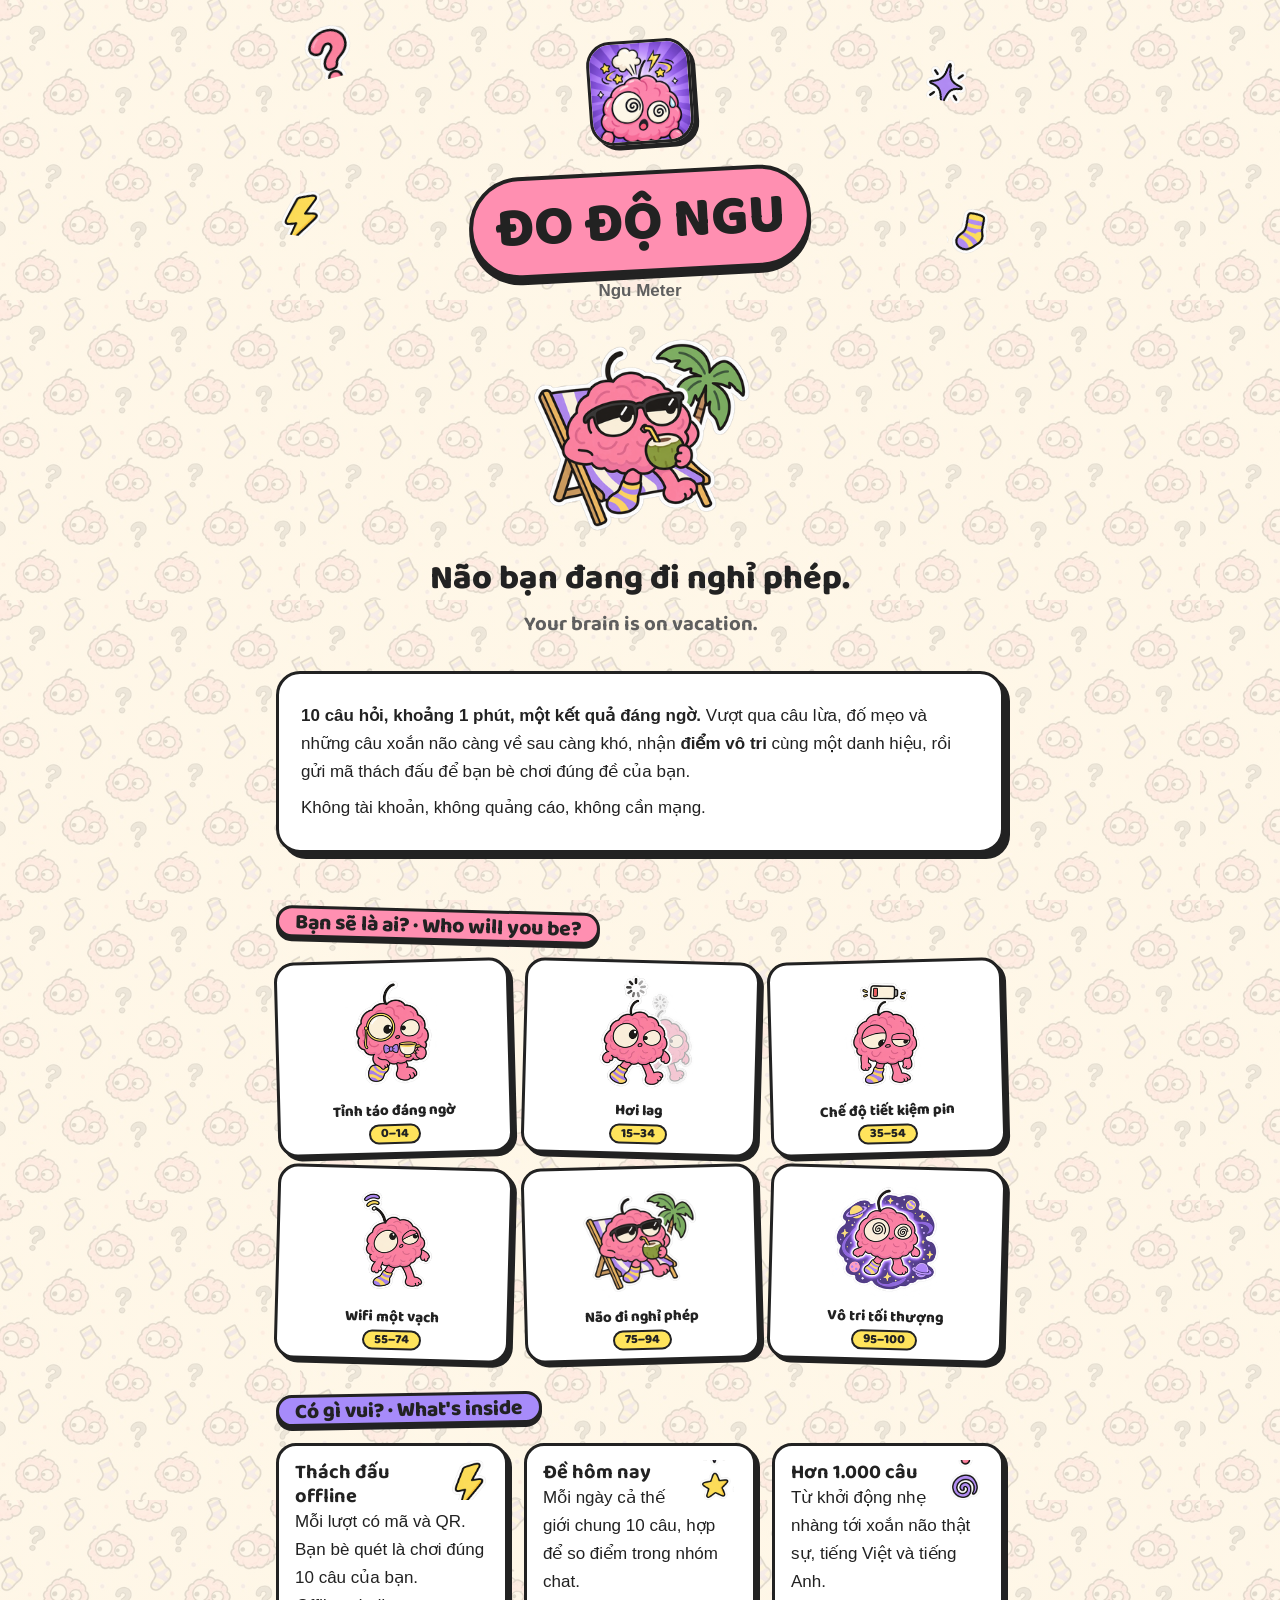
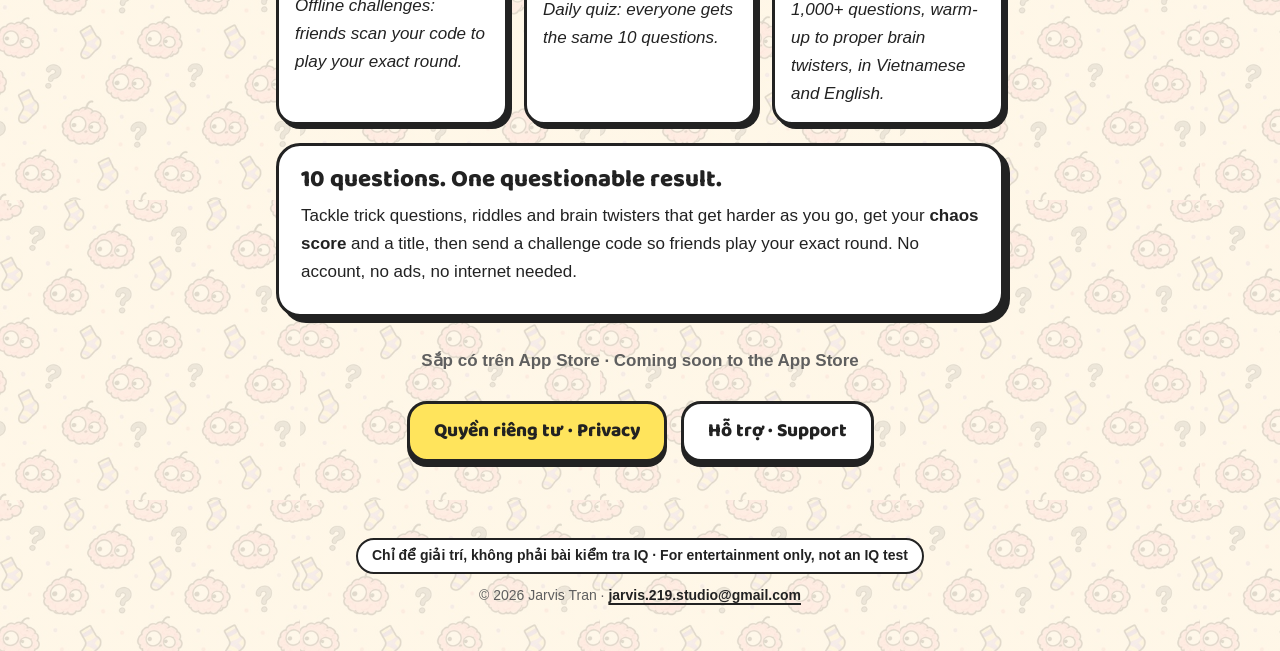
==== index.html @ 17d50f2c "Say 1,000+ questions" ====
<!doctype html>
<html lang="vi">
<head>
<meta charset="utf-8">
<meta name="viewport" content="width=device-width, initial-scale=1">
<title>Đo Độ Ngu · Ngu Meter</title>
<meta name="description" content="Trò chơi trắc nghiệm vô tri cho iPhone: 10 câu, một kết quả đáng ngờ. A silly quiz game for iPhone: 10 questions, one questionable result.">
<meta property="og:title" content="Đo Độ Ngu · Ngu Meter">
<meta property="og:description" content="10 câu hỏi. Một kết quả đáng ngờ. · 10 questions. One questionable result.">
<meta property="og:image" content="https://jarvis219.github.io/ngu-meter-site/assets/icon.png">
<link rel="icon" href="assets/icon.png">
<link rel="preconnect" href="https://fonts.googleapis.com">
<link rel="preconnect" href="https://fonts.gstatic.com" crossorigin>
<link href="https://fonts.googleapis.com/css2?family=Baloo+2:wght@700;800&display=swap" rel="stylesheet">
<link rel="stylesheet" href="assets/style.css">
</head>
<body>
<header class="hero">
  <img class="doodle d1" src="assets/sticker-question.png" alt="">
  <img class="doodle d2" src="assets/sticker-sparkle.png" alt="">
  <img class="doodle d3" src="assets/sticker-bolt.png" alt="">
  <img class="doodle d4" src="assets/sticker-sock.png" alt="">
  <img class="icon" src="assets/icon.png" alt="">
  <div><span class="wordmark">ĐO ĐỘ NGU</span></div>
  <p class="sub">Ngu Meter</p>
  <img class="mascot" src="assets/tier-4.png" alt="">
  <p class="tagline">Não bạn đang đi nghỉ phép.<small>Your brain is on vacation.</small></p>
</header>

<main class="wrap">
  <section lang="vi">
    <div class="card">
      <p><strong>10 câu hỏi, khoảng 1 phút, một kết quả đáng ngờ.</strong> Vượt qua câu lừa, đố mẹo và những câu xoắn não càng về sau càng khó, nhận <strong>điểm vô tri</strong> cùng một danh hiệu, rồi gửi mã thách đấu để bạn bè chơi đúng đề của bạn.</p>
      <p>Không tài khoản, không quảng cáo, không cần mạng.</p>
    </div>
  </section>

  <h2 class="label pink">Bạn sẽ là ai? · Who will you be?</h2>
  <div class="tiers">
    <figure><img src="assets/tier-0.png" alt=""><figcaption>Tỉnh táo đáng ngờ<br><span class="score">0–14</span></figcaption></figure>
    <figure><img src="assets/tier-1.png" alt=""><figcaption>Hơi lag<br><span class="score">15–34</span></figcaption></figure>
    <figure><img src="assets/tier-2.png" alt=""><figcaption>Chế độ tiết kiệm pin<br><span class="score">35–54</span></figcaption></figure>
    <figure><img src="assets/tier-3.png" alt=""><figcaption>Wifi một vạch<br><span class="score">55–74</span></figcaption></figure>
    <figure><img src="assets/tier-4.png" alt=""><figcaption>Não đi nghỉ phép<br><span class="score">75–94</span></figcaption></figure>
    <figure><img src="assets/tier-5.png" alt=""><figcaption>Vô tri tối thượng<br><span class="score">95–100</span></figcaption></figure>
  </div>

  <h2 class="label purple">Có gì vui? · What's inside</h2>
  <div class="features">
    <div><img src="assets/sticker-bolt.png" alt=""><b>Thách đấu offline</b>Mỗi lượt có mã và QR. Bạn bè quét là chơi đúng 10 câu của bạn.<br><em>Offline challenges: friends scan your code to play your exact round.</em></div>
    <div><img src="assets/sticker-star.png" alt=""><b>Đề hôm nay</b>Mỗi ngày cả thế giới chung 10 câu, hợp để so điểm trong nhóm chat.<br><em>Daily quiz: everyone gets the same 10 questions.</em></div>
    <div><img src="assets/sticker-swirl.png" alt=""><b>Hơn 1.000 câu</b>Từ khởi động nhẹ nhàng tới xoắn não thật sự, tiếng Việt và tiếng Anh.<br><em>1,000+ questions, warm-up to proper brain twisters, in Vietnamese and English.</em></div>
  </div>

  <section lang="en">
    <div class="card">
      <h2>10 questions. One questionable result.</h2>
      <p>Tackle trick questions, riddles and brain twisters that get harder as you go, get your <strong>chaos score</strong> and a title, then send a challenge code so friends play your exact round. No account, no ads, no internet needed.</p>
    </div>
  </section>

  <p class="soon">Sắp có trên App Store · Coming soon to the App Store</p>

  <div class="buttons">
    <a class="button" href="privacy/">Quyền riêng tư · Privacy</a>
    <a class="button secondary" href="support/">Hỗ trợ · Support</a>
  </div>
</main>

<footer><span class="disclaimer">Chỉ để giải trí, không phải bài kiểm tra IQ · For entertainment only, not an IQ test</span><br>© 2026 Jarvis Tran · <a href="mailto:jarvis.219.studio@gmail.com">jarvis.219.studio@gmail.com</a></footer>
</body>
</html>
---- assets/style.css ----
/* Đo Độ Ngu · Ngu Meter — same sticker look as the app: cream, ink outlines, hard shadows. */
:root {
  --cream: #FFF7E8;
  --ink: #222222;
  --lemon: #FFE45C;
  --pink: #FF8FB1;
  --pink-soft: #FFD3E1;
  --purple: #A78BFA;
  --purple-soft: #E4DAFF;
  --muted: #5F5F5F;
  --surface: #FFFFFF;
  --display: "Baloo 2", ui-rounded, "SF Pro Rounded", system-ui, sans-serif;
  --body: ui-rounded, "SF Pro Rounded", -apple-system, BlinkMacSystemFont, "Segoe UI", Roboto, sans-serif;
}

* { box-sizing: border-box; }
html { scroll-behavior: smooth; }

body {
  margin: 0;
  color: var(--ink);
  font: 17px/1.65 var(--body);
  /* The app's brain-and-sock pattern, washed out so text stays readable. */
  background:
    linear-gradient(rgba(255, 247, 232, .86), rgba(255, 247, 232, .86)),
    url("pattern.jpg") repeat;
  background-size: auto, 300px 300px;
  overflow-x: hidden;
}

img { max-width: 100%; }

a { color: var(--ink); font-weight: 700; text-decoration-thickness: 2px; text-underline-offset: 3px; }
a:hover { background: var(--lemon); }

h1, h2, h3, .display { font-family: var(--display); line-height: 1.15; }

/* ---------- Hero ---------- */
.hero {
  position: relative;
  text-align: center;
  padding: 40px 16px 8px;
  max-width: 760px;
  margin: 0 auto;
}
.hero .icon {
  width: 104px; height: 104px;
  border-radius: 24px;
  border: 3px solid var(--ink);
  box-shadow: 5px 5px 0 var(--ink);
  transform: rotate(-4deg);
}
.hero h1 {
  margin: 18px 0 2px;
  font-size: clamp(30px, 7vw, 46px);
  font-weight: 800;
}
.hero .sub { margin: 0; color: var(--muted); font-weight: 700; }
.hero .date { margin-top: 4px; font-size: 14px; color: var(--muted); }
.hero .mascot { width: min(230px, 58vw); margin: 10px auto 0; display: block; }

.wordmark {
  display: inline-block;
  margin: 18px 0 4px;
  padding: 2px 22px 0;
  font-family: var(--display);
  font-size: clamp(34px, 9vw, 56px);
  font-weight: 800;
  background: var(--pink);
  border: 4px solid var(--ink);
  border-radius: 999px;
  box-shadow: 0 6px 0 var(--ink);
  transform: rotate(-3deg);
}

/* Floating doodle stickers around the hero (decorative). */
.doodle { position: absolute; width: 46px; pointer-events: none; }
.doodle.d1 { top: 26px; left: 6%; transform: rotate(-14deg); }
.doodle.d2 { top: 60px; right: 7%; transform: rotate(12deg); width: 40px; }
.doodle.d3 { top: 190px; left: 3%; transform: rotate(8deg); width: 38px; }
.doodle.d4 { top: 210px; right: 4%; transform: rotate(-10deg); width: 44px; }
@media (prefers-reduced-motion: no-preference) {
  .doodle { animation: bob 3.2s ease-in-out infinite alternate; }
  .doodle.d2, .doodle.d4 { animation-delay: -1.6s; }
  @keyframes bob { to { translate: 0 -8px; } }
}

/* Language switch as two sticker pills. */
.lang { display: flex; gap: 10px; justify-content: center; margin: 18px 0 0; }
.lang a {
  padding: 4px 16px;
  background: var(--surface);
  border: 3px solid var(--ink);
  border-radius: 999px;
  box-shadow: 0 3px 0 var(--ink);
  text-decoration: none;
  font-size: 15px;
}
.lang a:hover { background: var(--lemon); }

/* ---------- Layout ---------- */
.wrap { max-width: 760px; margin: 0 auto; padding: 8px 16px 40px; }

.card {
  position: relative;
  background: var(--surface);
  border: 3px solid var(--ink);
  border-radius: 24px;
  box-shadow: 6px 6px 0 var(--ink);
  padding: 20px 22px;
  margin: 14px 0 30px;
}
.card h2 { margin: 0 0 6px; font-size: 24px; font-weight: 800; }
.card h3 { margin: 20px 0 2px; font-size: 19px; font-weight: 800; }
.card h3:first-child { margin-top: 0; }
.card ul { padding-left: 22px; margin: 8px 0; }
.card li { margin: 4px 0; }
.card li::marker { color: var(--pink); }
.card p { margin: 8px 0; }

/* Section titles = tilted sticker labels, cycling the app's accent colours. */
.label {
  display: inline-block;
  margin: 26px 0 0;
  padding: 2px 16px 0;
  font-family: var(--display);
  font-size: 21px;
  font-weight: 800;
  background: var(--lemon);
  border: 3px solid var(--ink);
  border-radius: 999px;
  box-shadow: 0 4px 0 var(--ink);
  transform: rotate(-2deg);
}
.label.pink { background: var(--pink); transform: rotate(1.5deg); }
.label.purple { background: var(--purple); transform: rotate(-1deg); }

/* Three summary tiles. */
.summary {
  display: grid;
  grid-template-columns: repeat(auto-fit, minmax(190px, 1fr));
  gap: 16px;
  margin: 26px 0 8px;
}
.summary div {
  background: var(--lemon);
  border: 3px solid var(--ink);
  border-radius: 20px;
  box-shadow: 4px 4px 0 var(--ink);
  padding: 14px 16px;
  font-size: 15px;
  transform: rotate(-1deg);
}
.summary div:nth-child(2) { background: var(--pink-soft); transform: rotate(1deg); }
.summary div:nth-child(3) { background: var(--purple-soft); transform: rotate(-.5deg); }
.summary b { display: block; font-family: var(--display); font-size: 20px; line-height: 1.2; margin-bottom: 4px; }

.divider {
  display: flex; align-items: center; gap: 14px;
  margin: 46px 0 10px;
}
.divider::before, .divider::after {
  content: ""; flex: 1;
  border-top: 3px dashed var(--ink);
  opacity: .3;
}
.divider img { width: 64px; }

/* ---------- Landing ---------- */
.tagline { font-family: var(--display); font-size: clamp(24px, 6vw, 34px); font-weight: 800; margin: 6px 0 0; }
.tagline small { display: block; font-size: .6em; color: var(--muted); font-weight: 700; }

.tiers {
  display: grid;
  grid-template-columns: repeat(3, 1fr);
  gap: 12px;
  margin: 18px 0 6px;
}
.tiers figure {
  margin: 0;
  background: var(--surface);
  border: 3px solid var(--ink);
  border-radius: 20px;
  box-shadow: 4px 4px 0 var(--ink);
  padding: 10px 8px 8px;
  text-align: center;
}
.tiers figure:nth-child(odd) { transform: rotate(-1.5deg); }
.tiers figure:nth-child(even) { transform: rotate(1.5deg); }
.tiers img { width: 100%; max-width: 120px; aspect-ratio: 1; object-fit: contain; }
.tiers figcaption { font-family: var(--display); font-weight: 800; font-size: 15px; line-height: 1.2; }
.tiers .score { display: inline-block; margin-top: 4px; padding: 0 10px; background: var(--lemon); border: 2px solid var(--ink); border-radius: 999px; font-size: 13px; font-weight: 800; }

.features { display: grid; grid-template-columns: repeat(auto-fit, minmax(200px, 1fr)); gap: 16px; margin: 18px 0; }
.features div {
  background: var(--surface);
  border: 3px solid var(--ink);
  border-radius: 20px;
  box-shadow: 4px 4px 0 var(--ink);
  padding: 14px 16px;
}
.features img { width: 40px; height: 40px; object-fit: contain; float: right; margin-left: 8px; }
.features b { display: block; font-family: var(--display); font-size: 20px; line-height: 1.2; }

.buttons { display: flex; flex-wrap: wrap; gap: 14px; justify-content: center; margin: 26px 0; }
.button {
  display: inline-block;
  padding: 12px 24px;
  background: var(--lemon);
  border: 3px solid var(--ink);
  border-radius: 20px;
  box-shadow: 0 5px 0 var(--ink);
  font-family: var(--display);
  font-size: 19px;
  font-weight: 800;
  text-decoration: none;
  transition: transform .08s, box-shadow .08s;
}
.button.secondary { background: var(--surface); }
.button:hover { transform: translateY(3px); box-shadow: 0 2px 0 var(--ink); background: var(--lemon); }
.button.secondary:hover { background: var(--surface); }

.soon {
  text-align: center;
  font-weight: 700;
  color: var(--muted);
}

/* ---------- Footer ---------- */
footer {
  text-align: center;
  color: var(--muted);
  font-size: 14px;
  padding: 10px 16px 44px;
}
footer .disclaimer {
  display: inline-block;
  margin-bottom: 10px;
  padding: 4px 14px;
  background: var(--surface);
  border: 2px solid var(--ink);
  border-radius: 999px;
  color: var(--ink);
  font-weight: 700;
}

@media (max-width: 520px) {
  body { font-size: 16px; }
  .card { padding: 16px; border-radius: 20px; box-shadow: 4px 4px 0 var(--ink); }
  .doodle { width: 34px; }
  .doodle.d3, .doodle.d4 { display: none; }
  .tiers { grid-template-columns: repeat(2, 1fr); }
}
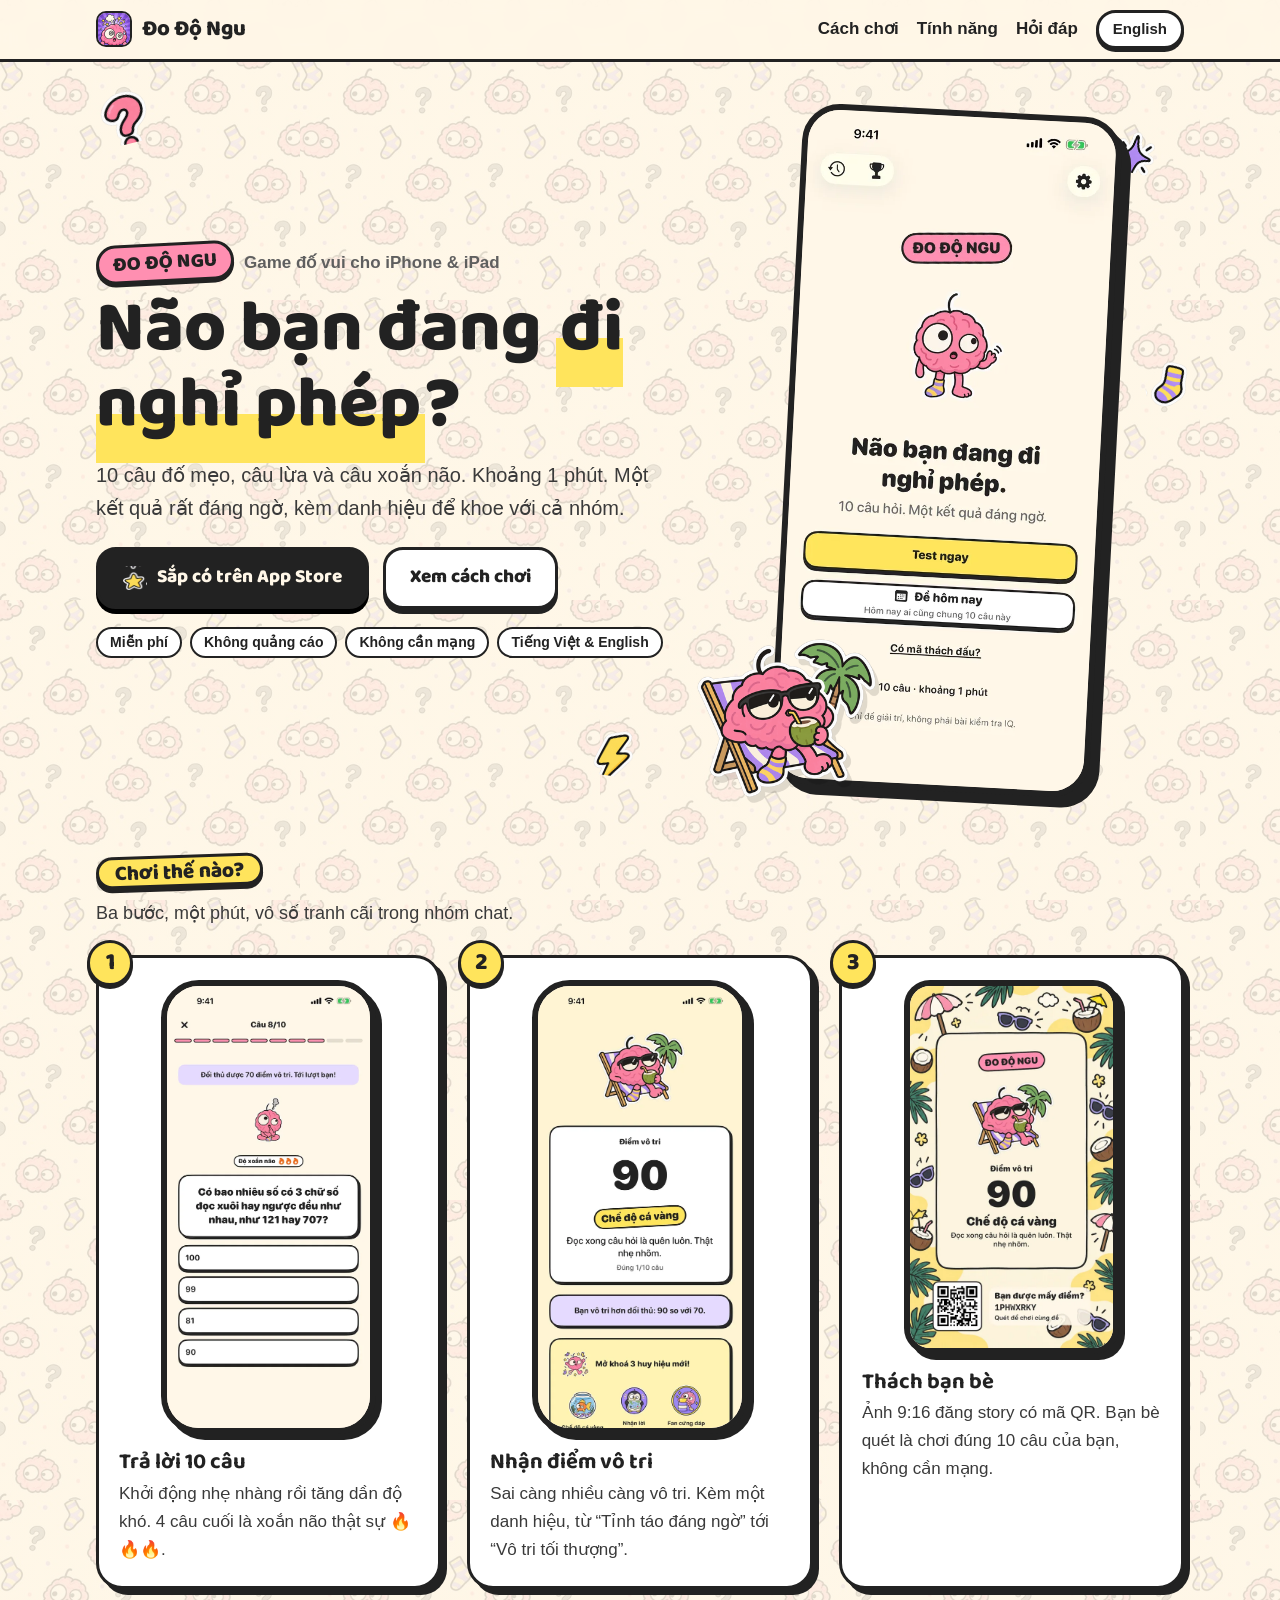
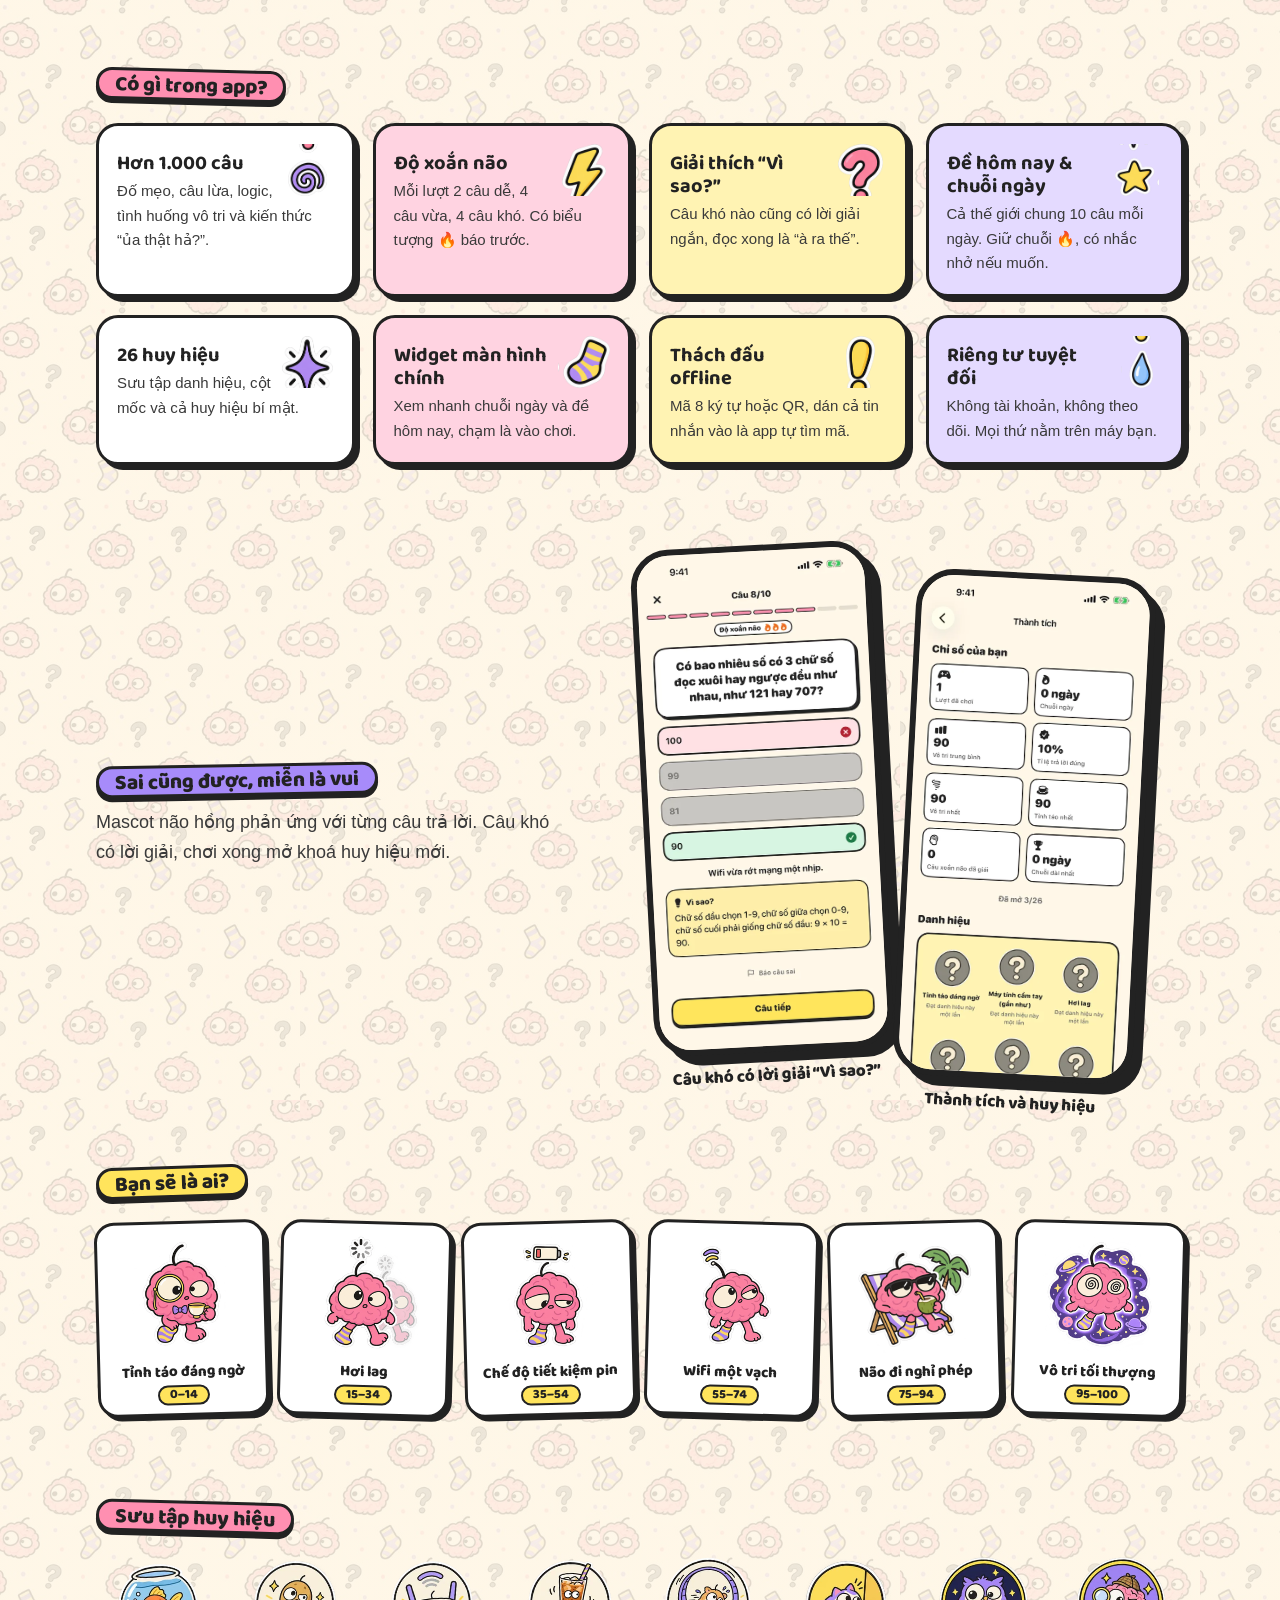
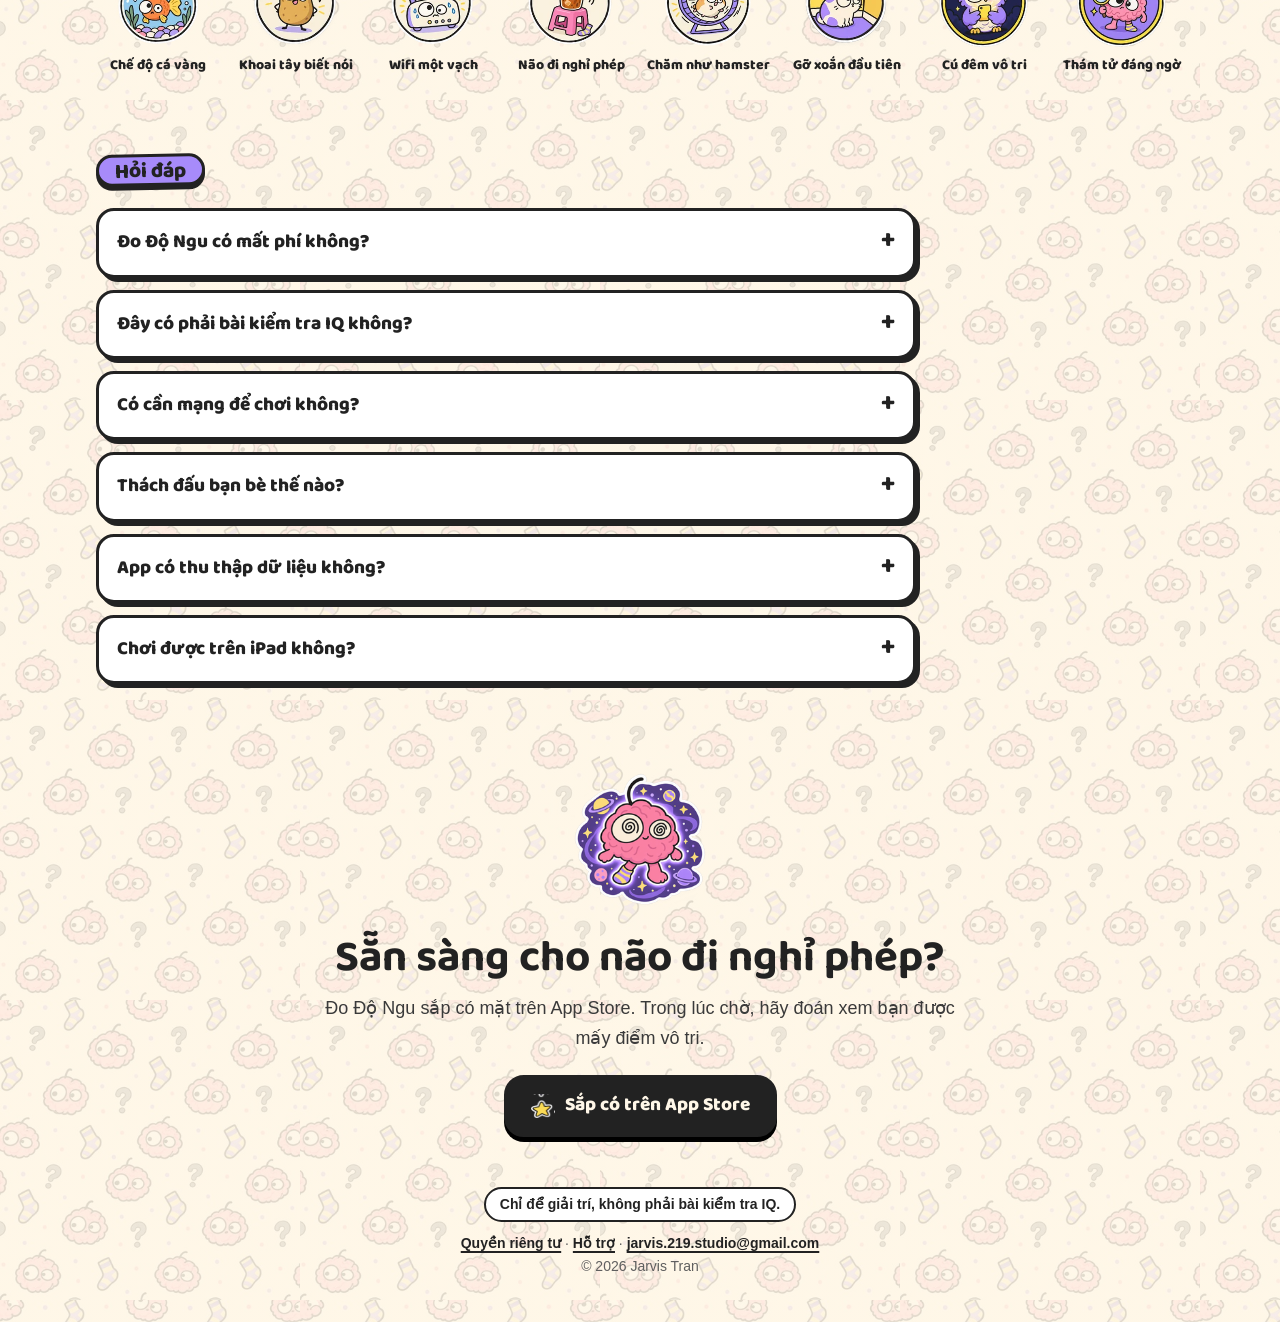
==== commit 6d227ce4: "Redesign landing page for UI/UX and SEO - Separate Vietnamese (/) and English (/en/) pages with href" ====
--- a/index.html
+++ b/index.html
@@ -3,70 +3,215 @@
 <head>
 <meta charset="utf-8">
 <meta name="viewport" content="width=device-width, initial-scale=1">
-<title>Đo Độ Ngu · Ngu Meter</title>
-<meta name="description" content="Trò chơi trắc nghiệm vô tri cho iPhone: 10 câu, một kết quả đáng ngờ. A silly quiz game for iPhone: 10 questions, one questionable result.">
-<meta property="og:title" content="Đo Độ Ngu · Ngu Meter">
-<meta property="og:description" content="10 câu hỏi. Một kết quả đáng ngờ. · 10 questions. One questionable result.">
-<meta property="og:image" content="https://jarvis219.github.io/ngu-meter-site/assets/icon.png">
-<link rel="icon" href="assets/icon.png">
+<title>Đo Độ Ngu – Game đố vui xoắn não, câu đố mẹo vô tri cho iPhone</title>
+<meta name="description" content="10 câu đố vui, câu lừa và câu xoắn não trong 1 phút. Nhận điểm vô tri, mở khoá huy hiệu, thách bạn bè bằng mã QR. Miễn phí, không quảng cáo, không cần mạng.">
+<link rel="canonical" href="https://jarvis219.github.io/ngu-meter-site/">
+<link rel="alternate" hreflang="vi" href="https://jarvis219.github.io/ngu-meter-site/">
+<link rel="alternate" hreflang="en" href="https://jarvis219.github.io/ngu-meter-site/en/">
+<link rel="alternate" hreflang="x-default" href="https://jarvis219.github.io/ngu-meter-site/">
+<meta name="theme-color" content="#FFE45C">
+<meta name="robots" content="index, follow, max-image-preview:large">
+<meta property="og:type" content="website">
+<meta property="og:site_name" content="Đo Độ Ngu">
+<meta property="og:locale" content="vi_VN">
+<meta property="og:locale:alternate" content="en_US">
+<meta property="og:title" content="Đo Độ Ngu – Game đố vui xoắn não, câu đố mẹo vô tri cho iPhone">
+<meta property="og:description" content="10 câu đố vui, câu lừa và câu xoắn não trong 1 phút. Nhận điểm vô tri, mở khoá huy hiệu, thách bạn bè bằng mã QR. Miễn phí, không quảng cáo, không cần mạng.">
+<meta property="og:url" content="https://jarvis219.github.io/ngu-meter-site/">
+<meta property="og:image" content="https://jarvis219.github.io/ngu-meter-site/assets/og-vi.png">
+<meta property="og:image:width" content="1200">
+<meta property="og:image:height" content="630">
+<meta property="og:image:alt" content="Đo Độ Ngu">
+<meta name="twitter:card" content="summary_large_image">
+<meta name="twitter:title" content="Đo Độ Ngu – Game đố vui xoắn não, câu đố mẹo vô tri cho iPhone">
+<meta name="twitter:description" content="10 câu đố vui, câu lừa và câu xoắn não trong 1 phút. Nhận điểm vô tri, mở khoá huy hiệu, thách bạn bè bằng mã QR. Miễn phí, không quảng cáo, không cần mạng.">
+<meta name="twitter:image" content="https://jarvis219.github.io/ngu-meter-site/assets/og-vi.png">
+<link rel="icon" type="image/png" sizes="32x32" href="assets/favicon-32.png">
+<link rel="apple-touch-icon" href="assets/apple-touch-icon.png">
 <link rel="preconnect" href="https://fonts.googleapis.com">
 <link rel="preconnect" href="https://fonts.gstatic.com" crossorigin>
 <link href="https://fonts.googleapis.com/css2?family=Baloo+2:wght@700;800&display=swap" rel="stylesheet">
+<link rel="preload" as="image" href="assets/screens/vi-01-home.webp" type="image/webp">
 <link rel="stylesheet" href="assets/style.css">
+<script type="application/ld+json">{"@context": "https://schema.org", "@type": "MobileApplication", "name": "Đo Độ Ngu", "alternateName": "Ngu Meter", "operatingSystem": "iOS 17 or later", "applicationCategory": "GameApplication", "applicationSubCategory": "Trivia", "inLanguage": ["vi", "en"], "description": "10 câu đố vui, câu lừa và câu xoắn não trong 1 phút. Nhận điểm vô tri, mở khoá huy hiệu, thách bạn bè bằng mã QR. Miễn phí, không quảng cáo, không cần mạng.", "url": "https://jarvis219.github.io/ngu-meter-site/", "image": "https://jarvis219.github.io/ngu-meter-site/assets/og-vi.png", "screenshot": ["https://jarvis219.github.io/ngu-meter-site/assets/screens/vi-01-home.webp", "https://jarvis219.github.io/ngu-meter-site/assets/screens/vi-02-hard-question.webp", "https://jarvis219.github.io/ngu-meter-site/assets/screens/vi-04-result.webp"], "offers": {"@type": "Offer", "price": "0", "priceCurrency": "USD"}, "author": {"@type": "Person", "name": "Jarvis Tran"}, "isAccessibleForFree": true}</script>
+<script type="application/ld+json">{"@context": "https://schema.org", "@type": "FAQPage", "mainEntity": [{"@type": "Question", "name": "Đo Độ Ngu có mất phí không?", "acceptedAnswer": {"@type": "Answer", "text": "Miễn phí hoàn toàn. Không quảng cáo, không mua trong app."}}, {"@type": "Question", "name": "Đây có phải bài kiểm tra IQ không?", "acceptedAnswer": {"@type": "Answer", "text": "Không. Điểm vô tri chỉ để giải trí, không đo trí thông minh hay giá trị của ai cả. Trò đùa nhắm vào tình huống, không nhắm vào bạn."}}, {"@type": "Question", "name": "Có cần mạng để chơi không?", "acceptedAnswer": {"@type": "Answer", "text": "Không. Cả câu hỏi, đề hôm nay và thách đấu đều chạy offline. Mã thách đấu tự chứa đủ thông tin để dựng lại đúng đề."}}, {"@type": "Question", "name": "Thách đấu bạn bè thế nào?", "acceptedAnswer": {"@type": "Answer", "text": "Chơi xong, gửi ảnh kết quả hoặc mã 8 ký tự. Bạn bè quét QR hoặc bấm “Có mã thách đấu?” rồi dán vào là chơi đúng 10 câu của bạn."}}, {"@type": "Question", "name": "App có thu thập dữ liệu không?", "acceptedAnswer": {"@type": "Answer", "text": "Không. Không tài khoản, không theo dõi, không máy chủ. Lịch sử và thành tích chỉ nằm trên máy bạn."}}, {"@type": "Question", "name": "Chơi được trên iPad không?", "acceptedAnswer": {"@type": "Answer", "text": "Được. App hỗ trợ cả iPhone và iPad, xoay ngang dọc thoải mái trên iPad."}}]}</script>
 </head>
-<body>
-<header class="hero">
-  <img class="doodle d1" src="assets/sticker-question.png" alt="">
-  <img class="doodle d2" src="assets/sticker-sparkle.png" alt="">
-  <img class="doodle d3" src="assets/sticker-bolt.png" alt="">
-  <img class="doodle d4" src="assets/sticker-sock.png" alt="">
-  <img class="icon" src="assets/icon.png" alt="">
-  <div><span class="wordmark">ĐO ĐỘ NGU</span></div>
-  <p class="sub">Ngu Meter</p>
-  <img class="mascot" src="assets/tier-4.png" alt="">
-  <p class="tagline">Não bạn đang đi nghỉ phép.<small>Your brain is on vacation.</small></p>
+<body class="landing">
+<a class="skip" href="#main">Bỏ qua tới nội dung</a>
+<header class="topbar">
+  <div class="topbar-inner">
+    <a class="brand" href="https://jarvis219.github.io/ngu-meter-site/"><img src="assets/icon.png" width="36" height="36" alt=""><span>Đo Độ Ngu</span></a>
+    <nav aria-label="Đo Độ Ngu"><a href="#cach-choi">Cách chơi</a><a href="#tinh-nang">Tính năng</a><a href="#hoi-dap">Hỏi đáp</a></nav>
+    <a class="lang-switch" href="en/" hreflang="en" lang="en">English</a>
+  </div>
 </header>
 
-<main class="wrap">
-  <section lang="vi">
-    <div class="card">
-      <p><strong>10 câu hỏi, khoảng 1 phút, một kết quả đáng ngờ.</strong> Vượt qua câu lừa, đố mẹo và những câu xoắn não càng về sau càng khó, nhận <strong>điểm vô tri</strong> cùng một danh hiệu, rồi gửi mã thách đấu để bạn bè chơi đúng đề của bạn.</p>
-      <p>Không tài khoản, không quảng cáo, không cần mạng.</p>
-    </div>
-  </section>
-
-  <h2 class="label pink">Bạn sẽ là ai? · Who will you be?</h2>
-  <div class="tiers">
-    <figure><img src="assets/tier-0.png" alt=""><figcaption>Tỉnh táo đáng ngờ<br><span class="score">0–14</span></figcaption></figure>
-    <figure><img src="assets/tier-1.png" alt=""><figcaption>Hơi lag<br><span class="score">15–34</span></figcaption></figure>
-    <figure><img src="assets/tier-2.png" alt=""><figcaption>Chế độ tiết kiệm pin<br><span class="score">35–54</span></figcaption></figure>
-    <figure><img src="assets/tier-3.png" alt=""><figcaption>Wifi một vạch<br><span class="score">55–74</span></figcaption></figure>
-    <figure><img src="assets/tier-4.png" alt=""><figcaption>Não đi nghỉ phép<br><span class="score">75–94</span></figcaption></figure>
-    <figure><img src="assets/tier-5.png" alt=""><figcaption>Vô tri tối thượng<br><span class="score">95–100</span></figcaption></figure>
-  </div>
-
-  <h2 class="label purple">Có gì vui? · What's inside</h2>
-  <div class="features">
-    <div><img src="assets/sticker-bolt.png" alt=""><b>Thách đấu offline</b>Mỗi lượt có mã và QR. Bạn bè quét là chơi đúng 10 câu của bạn.<br><em>Offline challenges: friends scan your code to play your exact round.</em></div>
-    <div><img src="assets/sticker-star.png" alt=""><b>Đề hôm nay</b>Mỗi ngày cả thế giới chung 10 câu, hợp để so điểm trong nhóm chat.<br><em>Daily quiz: everyone gets the same 10 questions.</em></div>
-    <div><img src="assets/sticker-swirl.png" alt=""><b>Hơn 1.000 câu</b>Từ khởi động nhẹ nhàng tới xoắn não thật sự, tiếng Việt và tiếng Anh.<br><em>1,000+ questions, warm-up to proper brain twisters, in Vietnamese and English.</em></div>
-  </div>
-
-  <section lang="en">
-    <div class="card">
-      <h2>10 questions. One questionable result.</h2>
-      <p>Tackle trick questions, riddles and brain twisters that get harder as you go, get your <strong>chaos score</strong> and a title, then send a challenge code so friends play your exact round. No account, no ads, no internet needed.</p>
-    </div>
-  </section>
-
-  <p class="soon">Sắp có trên App Store · Coming soon to the App Store</p>
-
-  <div class="buttons">
-    <a class="button" href="privacy/">Quyền riêng tư · Privacy</a>
-    <a class="button secondary" href="support/">Hỗ trợ · Support</a>
-  </div>
+<main id="main">
+  <section class="hero">
+    <img class="doodle d1" src="assets/sticker-question.png" alt="">
+    <img class="doodle d2" src="assets/sticker-sparkle.png" alt="">
+    <img class="doodle d3" src="assets/sticker-bolt.png" alt="">
+    <img class="doodle d4" src="assets/sticker-sock.png" alt="">
+    <div class="hero-copy">
+      <p class="eyebrow"><span class="wordmark-sm">ĐO ĐỘ NGU</span> Game đố vui cho iPhone &amp; iPad</p>
+      <h1>Não bạn đang <mark>đi nghỉ phép</mark>?</h1>
+      <p class="lead">10 câu đố mẹo, câu lừa và câu xoắn não. Khoảng 1 phút. Một kết quả rất đáng ngờ, kèm danh hiệu để khoe với cả nhóm.</p>
+      <div class="cta-row">
+        <span class="button app-store" role="link" aria-disabled="true"><img src="assets/sticker-star.png" width="24" height="24" alt="">Sắp có trên App Store</span>
+        <a class="button secondary" href="#cach-choi">Xem cách chơi</a>
+      </div>
+      <ul class="chips"><li>Miễn phí</li><li>Không quảng cáo</li><li>Không cần mạng</li><li>Tiếng Việt &amp; English</li></ul>
+    </div>
+    <div class="hero-art">
+      <div class="phone phone-hero"><img src="assets/screens/vi-01-home.webp" width="560" height="1217" fetchpriority="high" alt="Màn hình chính của Đo Độ Ngu trên iPhone"></div>
+      <img class="hero-mascot" src="assets/tier-4.png" width="190" height="190" alt="">
+    </div>
+  </section>
+
+  <section id="cach-choi" class="block">
+    <h2 class="label">Chơi thế nào?</h2>
+    <p class="block-lead">Ba bước, một phút, vô số tranh cãi trong nhóm chat.</p>
+    <ol class="steps">
+        <li class="step">
+          <span class="step-num" aria-hidden="true">1</span>
+          <div class="phone">
+            <img src="assets/screens/vi-02-hard-question.webp" width="560" height="1217" loading="lazy" decoding="async" alt="Trả lời 10 câu">
+          </div>
+          <h3>Trả lời 10 câu</h3>
+          <p>Khởi động nhẹ nhàng rồi tăng dần độ khó. 4 câu cuối là xoắn não thật sự 🔥🔥🔥.</p>
+        </li>
+        <li class="step">
+          <span class="step-num" aria-hidden="true">2</span>
+          <div class="phone">
+            <img src="assets/screens/vi-04-result.webp" width="560" height="1217" loading="lazy" decoding="async" alt="Nhận điểm vô tri">
+          </div>
+          <h3>Nhận điểm vô tri</h3>
+          <p>Sai càng nhiều càng vô tri. Kèm một danh hiệu, từ “Tỉnh táo đáng ngờ” tới “Vô tri tối thượng”.</p>
+        </li>
+        <li class="step">
+          <span class="step-num" aria-hidden="true">3</span>
+          <div class="phone phone-card">
+            <img src="assets/screens/vi-06-share-card.webp" width="540" height="960" loading="lazy" decoding="async" alt="Thách bạn bè">
+          </div>
+          <h3>Thách bạn bè</h3>
+          <p>Ảnh 9:16 đăng story có mã QR. Bạn bè quét là chơi đúng 10 câu của bạn, không cần mạng.</p>
+        </li>
+    </ol>
+  </section>
+
+  <section id="tinh-nang" class="block">
+    <h2 class="label pink">Có gì trong app?</h2>
+    <ul class="features">
+        <li class="feature">
+          <img src="assets/sticker-swirl.png" width="56" height="56" alt="" loading="lazy">
+          <h3>Hơn 1.000 câu</h3>
+          <p>Đố mẹo, câu lừa, logic, tình huống vô tri và kiến thức “ủa thật hả?”.</p>
+        </li>
+        <li class="feature">
+          <img src="assets/sticker-bolt.png" width="56" height="56" alt="" loading="lazy">
+          <h3>Độ xoắn não</h3>
+          <p>Mỗi lượt 2 câu dễ, 4 câu vừa, 4 câu khó. Có biểu tượng 🔥 báo trước.</p>
+        </li>
+        <li class="feature">
+          <img src="assets/sticker-question.png" width="56" height="56" alt="" loading="lazy">
+          <h3>Giải thích “Vì sao?”</h3>
+          <p>Câu khó nào cũng có lời giải ngắn, đọc xong là “à ra thế”.</p>
+        </li>
+        <li class="feature">
+          <img src="assets/sticker-star.png" width="56" height="56" alt="" loading="lazy">
+          <h3>Đề hôm nay &amp; chuỗi ngày</h3>
+          <p>Cả thế giới chung 10 câu mỗi ngày. Giữ chuỗi 🔥, có nhắc nhở nếu muốn.</p>
+        </li>
+        <li class="feature">
+          <img src="assets/sticker-sparkle.png" width="56" height="56" alt="" loading="lazy">
+          <h3>26 huy hiệu</h3>
+          <p>Sưu tập danh hiệu, cột mốc và cả huy hiệu bí mật.</p>
+        </li>
+        <li class="feature">
+          <img src="assets/sticker-sock.png" width="56" height="56" alt="" loading="lazy">
+          <h3>Widget màn hình chính</h3>
+          <p>Xem nhanh chuỗi ngày và đề hôm nay, chạm là vào chơi.</p>
+        </li>
+        <li class="feature">
+          <img src="assets/sticker-exclaim.png" width="56" height="56" alt="" loading="lazy">
+          <h3>Thách đấu offline</h3>
+          <p>Mã 8 ký tự hoặc QR, dán cả tin nhắn vào là app tự tìm mã.</p>
+        </li>
+        <li class="feature">
+          <img src="assets/sticker-drop.png" width="56" height="56" alt="" loading="lazy">
+          <h3>Riêng tư tuyệt đối</h3>
+          <p>Không tài khoản, không theo dõi. Mọi thứ nằm trên máy bạn.</p>
+        </li>
+    </ul>
+  </section>
+
+  <section class="block showcase">
+    <div>
+      <h2 class="label purple">Sai cũng được, miễn là vui</h2>
+      <p class="block-lead">Mascot não hồng phản ứng với từng câu trả lời. Câu khó có lời giải, chơi xong mở khoá huy hiệu mới.</p>
+    </div>
+    <div class="showcase-phones">
+        <figure>
+          <div class="phone"><img src="assets/screens/vi-03-answered.webp" width="560" height="1217" loading="lazy" decoding="async" alt="Câu khó có lời giải “Vì sao?”"></div>
+          <figcaption>Câu khó có lời giải “Vì sao?”</figcaption>
+        </figure>
+        <figure>
+          <div class="phone"><img src="assets/screens/vi-08-achievements.webp" width="560" height="1217" loading="lazy" decoding="async" alt="Thành tích và huy hiệu"></div>
+          <figcaption>Thành tích và huy hiệu</figcaption>
+        </figure>
+    </div>
+  </section>
+
+  <section class="block">
+    <h2 class="label">Bạn sẽ là ai?</h2>
+    <div class="tiers">
+        <figure><img src="assets/tier-0.png" width="120" height="120" loading="lazy" alt=""><figcaption>Tỉnh táo đáng ngờ<br><span class="score">0–14</span></figcaption></figure>
+        <figure><img src="assets/tier-1.png" width="120" height="120" loading="lazy" alt=""><figcaption>Hơi lag<br><span class="score">15–34</span></figcaption></figure>
+        <figure><img src="assets/tier-2.png" width="120" height="120" loading="lazy" alt=""><figcaption>Chế độ tiết kiệm pin<br><span class="score">35–54</span></figcaption></figure>
+        <figure><img src="assets/tier-3.png" width="120" height="120" loading="lazy" alt=""><figcaption>Wifi một vạch<br><span class="score">55–74</span></figcaption></figure>
+        <figure><img src="assets/tier-4.png" width="120" height="120" loading="lazy" alt=""><figcaption>Não đi nghỉ phép<br><span class="score">75–94</span></figcaption></figure>
+        <figure><img src="assets/tier-5.png" width="120" height="120" loading="lazy" alt=""><figcaption>Vô tri tối thượng<br><span class="score">95–100</span></figcaption></figure>
+    </div>
+  </section>
+
+  <section class="block">
+    <h2 class="label pink">Sưu tập huy hiệu</h2>
+    <ul class="badge-strip">
+        <li><img src="assets/badges/goldfish.webp" width="96" height="96" loading="lazy" alt=""><span>Chế độ cá vàng</span></li>
+        <li><img src="assets/badges/potato.webp" width="96" height="96" loading="lazy" alt=""><span>Khoai tây biết nói</span></li>
+        <li><img src="assets/badges/onebar.webp" width="96" height="96" loading="lazy" alt=""><span>Wifi một vạch</span></li>
+        <li><img src="assets/badges/icedtea.webp" width="96" height="96" loading="lazy" alt=""><span>Não đi nghỉ phép</span></li>
+        <li><img src="assets/badges/hamster.webp" width="96" height="96" loading="lazy" alt=""><span>Chăm như hamster</span></li>
+        <li><img src="assets/badges/voidcat.webp" width="96" height="96" loading="lazy" alt=""><span>Gỡ xoắn đầu tiên</span></li>
+        <li><img src="assets/badges/secret_3am.webp" width="96" height="96" loading="lazy" alt=""><span>Cú đêm vô tri</span></li>
+        <li><img src="assets/badges/secret_sane.webp" width="96" height="96" loading="lazy" alt=""><span>Thám tử đáng ngờ</span></li>
+    </ul>
+  </section>
+
+  <section id="hoi-dap" class="block">
+    <h2 class="label purple">Hỏi đáp</h2>
+    <div class="faq">
+        <details><summary>Đo Độ Ngu có mất phí không?</summary><p>Miễn phí hoàn toàn. Không quảng cáo, không mua trong app.</p></details>
+        <details><summary>Đây có phải bài kiểm tra IQ không?</summary><p>Không. Điểm vô tri chỉ để giải trí, không đo trí thông minh hay giá trị của ai cả. Trò đùa nhắm vào tình huống, không nhắm vào bạn.</p></details>
+        <details><summary>Có cần mạng để chơi không?</summary><p>Không. Cả câu hỏi, đề hôm nay và thách đấu đều chạy offline. Mã thách đấu tự chứa đủ thông tin để dựng lại đúng đề.</p></details>
+        <details><summary>Thách đấu bạn bè thế nào?</summary><p>Chơi xong, gửi ảnh kết quả hoặc mã 8 ký tự. Bạn bè quét QR hoặc bấm “Có mã thách đấu?” rồi dán vào là chơi đúng 10 câu của bạn.</p></details>
+        <details><summary>App có thu thập dữ liệu không?</summary><p>Không. Không tài khoản, không theo dõi, không máy chủ. Lịch sử và thành tích chỉ nằm trên máy bạn.</p></details>
+        <details><summary>Chơi được trên iPad không?</summary><p>Được. App hỗ trợ cả iPhone và iPad, xoay ngang dọc thoải mái trên iPad.</p></details>
+    </div>
+  </section>
+
+  <section class="block final">
+    <img src="assets/tier-5.png" width="160" height="160" alt="" loading="lazy">
+    <h2>Sẵn sàng cho não đi nghỉ phép?</h2>
+    <p>Đo Độ Ngu sắp có mặt trên App Store. Trong lúc chờ, hãy đoán xem bạn được mấy điểm vô tri.</p>
+    <span class="button app-store" role="link" aria-disabled="true"><img src="assets/sticker-star.png" width="24" height="24" alt="">Sắp có trên App Store</span>
+  </section>
 </main>
 
-<footer><span class="disclaimer">Chỉ để giải trí, không phải bài kiểm tra IQ · For entertainment only, not an IQ test</span><br>© 2026 Jarvis Tran · <a href="mailto:jarvis.219.studio@gmail.com">jarvis.219.studio@gmail.com</a></footer>
+<footer>
+  <span class="disclaimer">Chỉ để giải trí, không phải bài kiểm tra IQ.</span><br>
+  <a href="privacy/#vi">Quyền riêng tư</a> · <a href="support/#vi">Hỗ trợ</a> ·
+  <a href="mailto:jarvis.219.studio@gmail.com">jarvis.219.studio@gmail.com</a><br>© 2026 Jarvis Tran
+</footer>
 </body>
 </html>
--- a/assets/style.css
+++ b/assets/style.css
@@ -251,3 +251,138 @@
   .doodle.d3, .doodle.d4 { display: none; }
   .tiers { grid-template-columns: repeat(2, 1fr); }
 }
+
+/* =====================================================================
+   Landing page (index.html, en/index.html). Scoped to body.landing so the
+   privacy and support pages keep their own layout.
+   ===================================================================== */
+.skip {
+  position: absolute; left: -999px; top: 8px; z-index: 50;
+  padding: 8px 14px; background: var(--lemon); border: 3px solid var(--ink); border-radius: 12px;
+}
+.skip:focus { left: 8px; }
+.landing :focus-visible { outline: 3px solid var(--purple); outline-offset: 3px; border-radius: 8px; }
+
+.topbar {
+  position: sticky; top: 0; z-index: 20;
+  background: rgba(255, 247, 232, .92);
+  backdrop-filter: blur(8px);
+  border-bottom: 3px solid var(--ink);
+}
+.topbar-inner {
+  max-width: 1120px; margin: 0 auto; padding: 10px 16px;
+  display: flex; align-items: center; gap: 18px;
+}
+.brand { display: flex; align-items: center; gap: 10px; text-decoration: none; font-family: var(--display); font-size: 22px; font-weight: 800; }
+.brand img { border-radius: 10px; border: 2px solid var(--ink); }
+.brand:hover { background: none; }
+.topbar nav { display: flex; gap: 18px; margin-left: auto; }
+.topbar nav a { text-decoration: none; font-weight: 800; }
+.lang-switch {
+  padding: 4px 14px; border: 3px solid var(--ink); border-radius: 999px; background: var(--surface);
+  box-shadow: 0 3px 0 var(--ink); text-decoration: none; font-weight: 800; font-size: 15px;
+}
+@media (max-width: 720px) { .topbar nav { display: none; } .lang-switch { margin-left: auto; } }
+
+.landing .hero {
+  max-width: 1120px; margin: 0 auto; padding: 48px 16px 24px;
+  display: grid; grid-template-columns: 1.1fr .9fr; gap: 32px; align-items: center; text-align: left;
+}
+.landing .hero .doodle.d1 { top: 30px; left: 2%; }
+.landing .hero .doodle.d2 { top: 70px; right: 4%; }
+.landing .hero .doodle.d3 { top: auto; bottom: 40px; left: 46%; }
+.landing .hero .doodle.d4 { top: 40%; right: 1%; }
+.eyebrow { margin: 0 0 10px; font-weight: 800; color: var(--muted); display: flex; flex-wrap: wrap; align-items: center; gap: 10px; }
+.wordmark-sm {
+  display: inline-block; padding: 0 14px; font-family: var(--display); font-size: 20px; color: var(--ink);
+  background: var(--pink); border: 3px solid var(--ink); border-radius: 999px; box-shadow: 0 3px 0 var(--ink); transform: rotate(-3deg);
+}
+.landing h1 { font-size: clamp(40px, 6.4vw, 72px); line-height: 1.05; margin: 0 0 16px; font-weight: 800; }
+.landing h1 mark {
+  background: linear-gradient(transparent 58%, var(--lemon) 58%);
+  color: inherit; padding: 0 4px;
+}
+.lead { font-size: clamp(17px, 2.1vw, 20px); color: #3a3a3a; max-width: 34em; margin: 0 0 22px; }
+.cta-row { display: flex; flex-wrap: wrap; gap: 14px; margin-bottom: 18px; }
+.button.app-store { display: inline-flex; align-items: center; gap: 10px; background: var(--ink); color: var(--cream); cursor: default; box-shadow: 0 5px 0 #000; }
+.button.app-store:hover { transform: none; box-shadow: 0 5px 0 #000; background: var(--ink); }
+.chips { list-style: none; padding: 0; margin: 0; display: flex; flex-wrap: wrap; gap: 8px; }
+.chips li { padding: 2px 12px; background: var(--surface); border: 2px solid var(--ink); border-radius: 999px; font-weight: 800; font-size: 14px; }
+
+.hero-art { position: relative; justify-self: center; width: min(320px, 78vw); }
+.phone {
+  border: 6px solid var(--ink); border-radius: 38px; overflow: hidden; background: var(--cream);
+  box-shadow: 10px 10px 0 var(--ink); line-height: 0;
+}
+.phone img { width: 100%; height: auto; display: block; }
+.phone-hero { transform: rotate(3deg); }
+.phone-card { border-radius: 26px; }
+.hero-mascot { position: absolute; left: -96px; bottom: -18px; width: 190px; height: auto; filter: drop-shadow(4px 6px 0 rgba(0,0,0,.12)); }
+@media (prefers-reduced-motion: no-preference) {
+  .hero-mascot { animation: bob 3.4s ease-in-out infinite alternate; }
+}
+@media (max-width: 860px) {
+  .landing .hero { grid-template-columns: 1fr; text-align: center; padding-top: 28px; }
+  .eyebrow, .cta-row, .chips { justify-content: center; }
+  .lead { margin-left: auto; margin-right: auto; }
+  .hero-mascot { left: -40px; width: 130px; }
+}
+
+.landing .block { max-width: 1120px; margin: 0 auto; padding: 40px 16px; }
+.landing .block > .label { margin-top: 0; }
+.block-lead { font-size: 18px; color: #3a3a3a; margin: 12px 0 26px; max-width: 40em; }
+
+.steps { list-style: none; padding: 0; margin: 0; display: grid; grid-template-columns: repeat(3, 1fr); gap: 26px; }
+.step { position: relative; background: var(--surface); border: 3px solid var(--ink); border-radius: 26px; box-shadow: 6px 6px 0 var(--ink); padding: 22px 20px; }
+.step .phone { width: 72%; margin: 0 auto 16px; box-shadow: 6px 6px 0 var(--ink); }
+.step h3 { font-size: 22px; margin: 0 0 4px; }
+.step p { margin: 0; color: #3a3a3a; }
+.step-num {
+  position: absolute; top: -18px; left: -12px; width: 46px; height: 46px; display: grid; place-items: center;
+  font-family: var(--display); font-weight: 800; font-size: 24px; background: var(--lemon);
+  border: 3px solid var(--ink); border-radius: 50%; box-shadow: 0 3px 0 var(--ink);
+}
+@media (max-width: 860px) { .steps { grid-template-columns: 1fr; max-width: 420px; margin: 0 auto; } }
+
+.landing .features { list-style: none; padding: 0; margin: 22px 0 0; display: grid; grid-template-columns: repeat(4, 1fr); gap: 18px; }
+.feature { background: var(--surface); border: 3px solid var(--ink); border-radius: 22px; box-shadow: 5px 5px 0 var(--ink); padding: 18px; }
+.feature:nth-child(4n+2) { background: var(--pink-soft); }
+.feature:nth-child(4n+3) { background: #FFF3B3; }
+.feature:nth-child(4n+4) { background: var(--purple-soft); }
+.feature img { width: 52px; height: 52px; object-fit: contain; }
+.feature h3 { font-size: 20px; margin: 8px 0 4px; }
+.feature p { margin: 0; font-size: 15px; color: #3a3a3a; }
+@media (max-width: 960px) { .landing .features { grid-template-columns: repeat(2, 1fr); } }
+@media (max-width: 520px) { .landing .features { grid-template-columns: 1fr; } }
+
+.showcase { display: grid; grid-template-columns: .9fr 1.1fr; gap: 32px; align-items: center; }
+.showcase-phones { display: flex; gap: 22px; justify-content: center; }
+.showcase-phones figure { margin: 0; width: min(240px, 42vw); text-align: center; }
+.showcase-phones figure:first-child { transform: rotate(-3deg); }
+.showcase-phones figure:last-child { transform: rotate(3deg) translateY(28px); }
+.showcase-phones figcaption { margin-top: 14px; font-weight: 800; font-family: var(--display); font-size: 17px; line-height: 1.2; }
+@media (max-width: 860px) { .showcase { grid-template-columns: 1fr; } }
+
+.landing .tiers { grid-template-columns: repeat(6, 1fr); margin-top: 22px; }
+@media (max-width: 960px) { .landing .tiers { grid-template-columns: repeat(3, 1fr); } }
+@media (max-width: 520px) { .landing .tiers { grid-template-columns: repeat(2, 1fr); } }
+
+.badge-strip { list-style: none; padding: 0; margin: 22px 0 0; display: grid; grid-template-columns: repeat(8, 1fr); gap: 14px; }
+.badge-strip li { text-align: center; font-family: var(--display); font-weight: 800; font-size: 14px; line-height: 1.2; }
+.badge-strip img { width: 100%; max-width: 96px; height: auto; display: block; margin: 0 auto 6px; }
+.badge-strip li:nth-child(odd) img { transform: rotate(-5deg); }
+.badge-strip li:nth-child(even) img { transform: rotate(4deg); }
+@media (max-width: 860px) { .badge-strip { grid-template-columns: repeat(4, 1fr); } }
+
+.faq { margin-top: 22px; display: grid; gap: 12px; max-width: 820px; }
+.faq details { background: var(--surface); border: 3px solid var(--ink); border-radius: 18px; box-shadow: 4px 4px 0 var(--ink); padding: 4px 18px; }
+.faq summary { cursor: pointer; font-family: var(--display); font-weight: 800; font-size: 19px; padding: 12px 0; list-style: none; display: flex; justify-content: space-between; gap: 12px; }
+.faq summary::-webkit-details-marker { display: none; }
+.faq summary::after { content: "+"; font-size: 26px; line-height: 1; }
+.faq details[open] summary::after { content: "–"; }
+.faq details p { margin: 0 0 14px; color: #3a3a3a; }
+
+.final { text-align: center; }
+.final h2 { font-size: clamp(30px, 4.5vw, 44px); margin: 10px 0; }
+.final p { max-width: 36em; margin: 0 auto 22px; color: #3a3a3a; font-size: 18px; }
+.final > img { width: 150px; height: auto; }
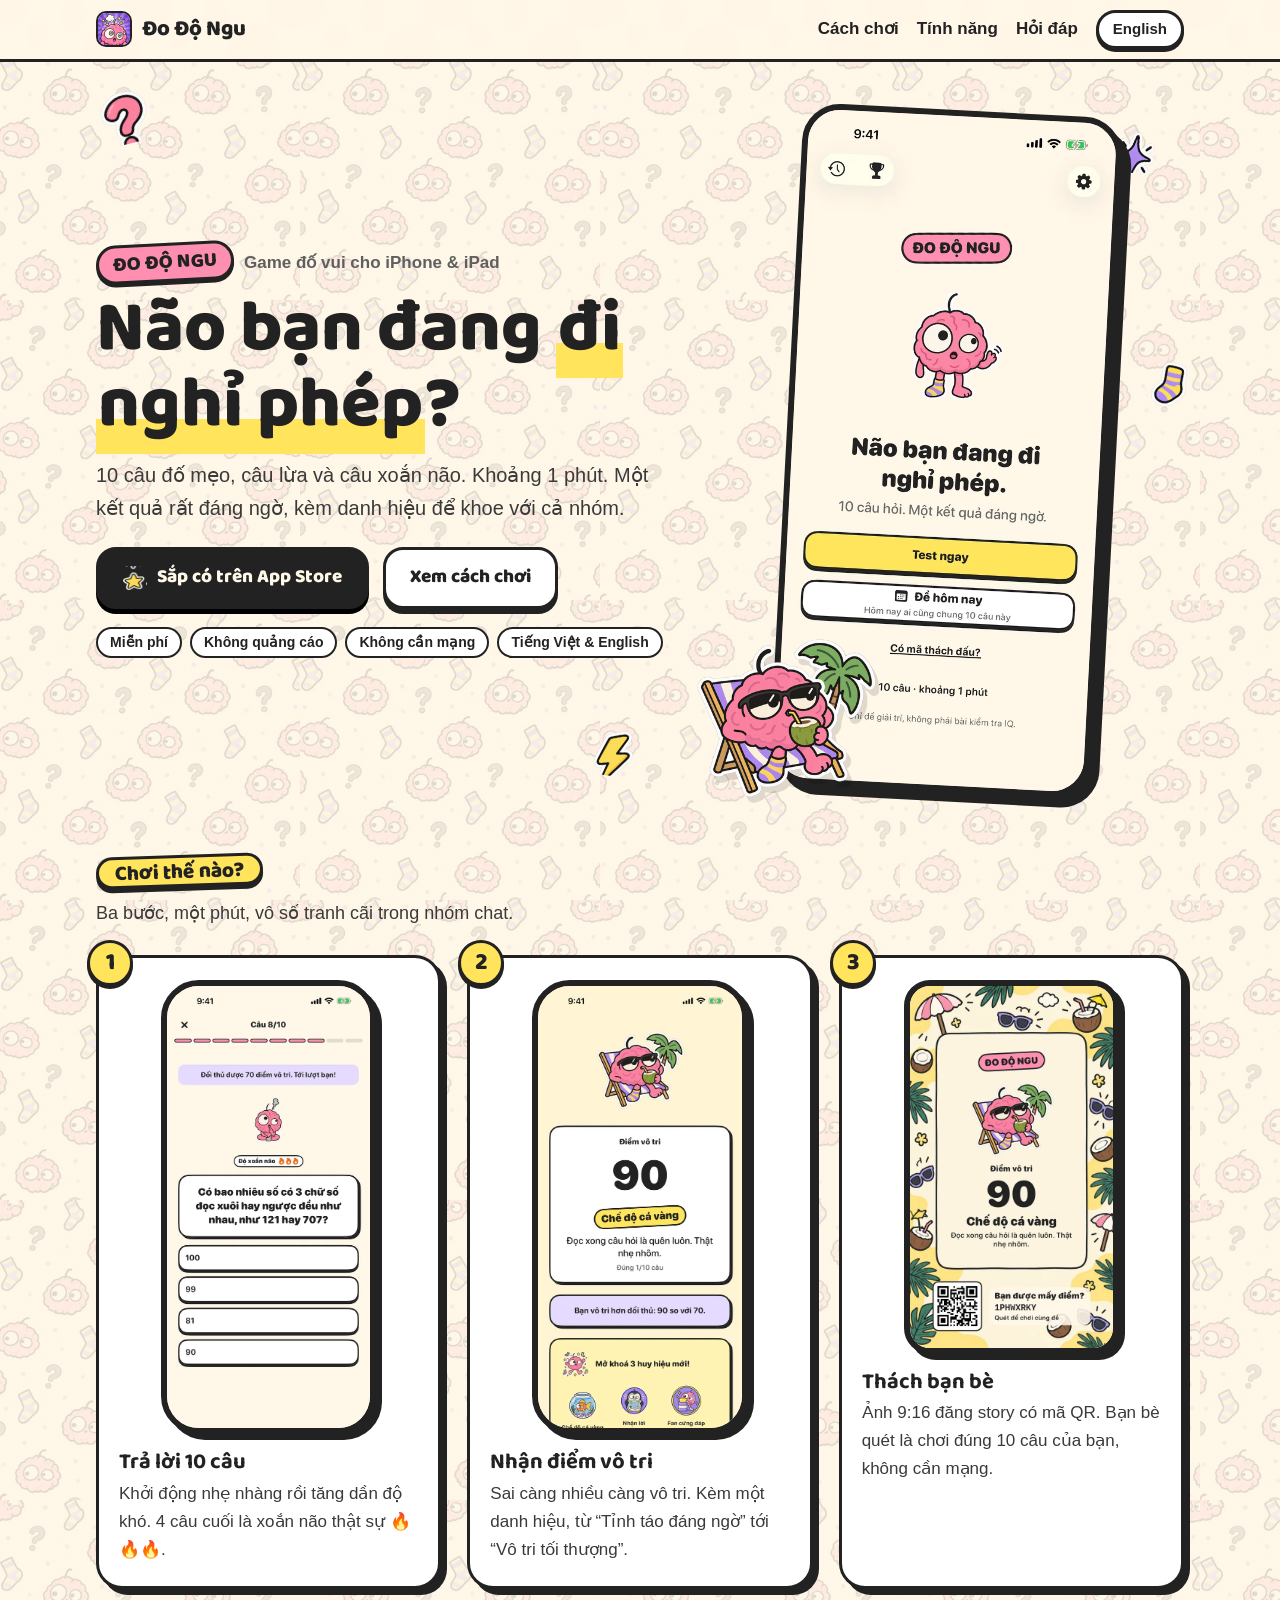
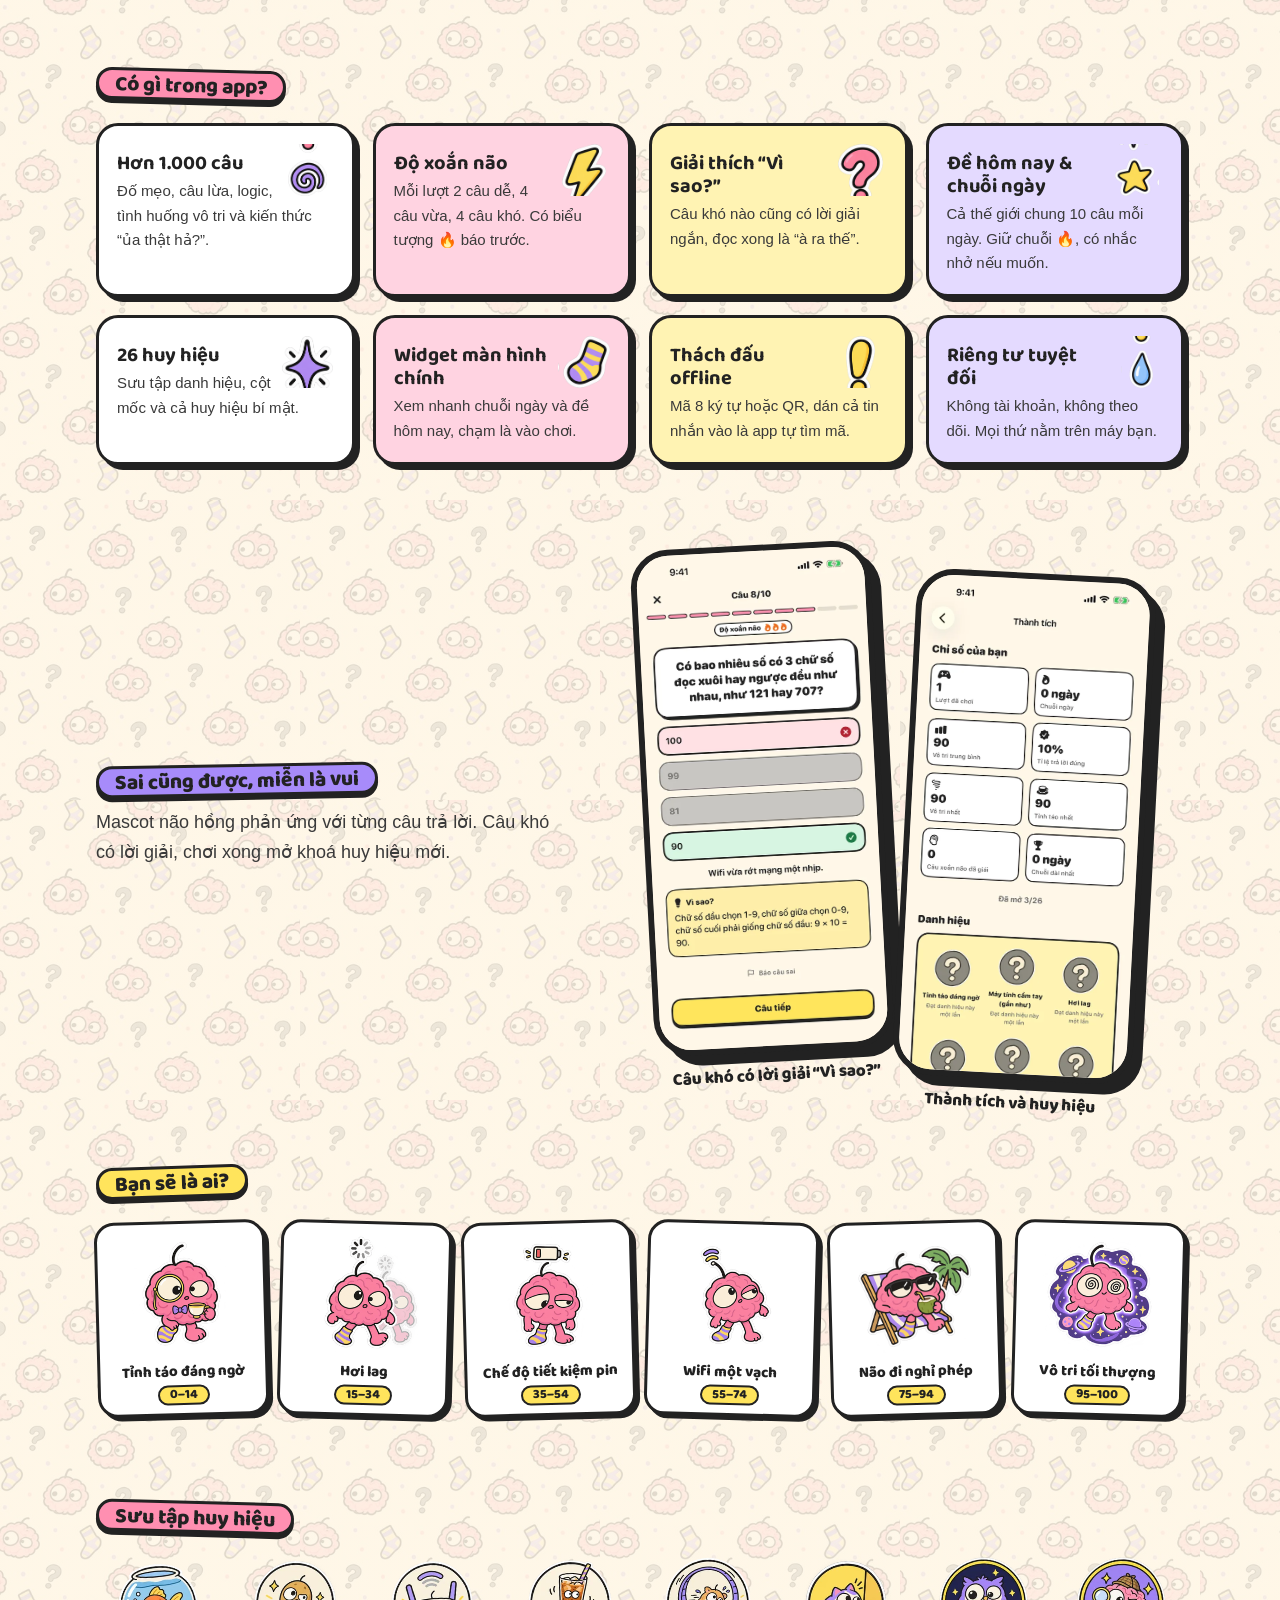
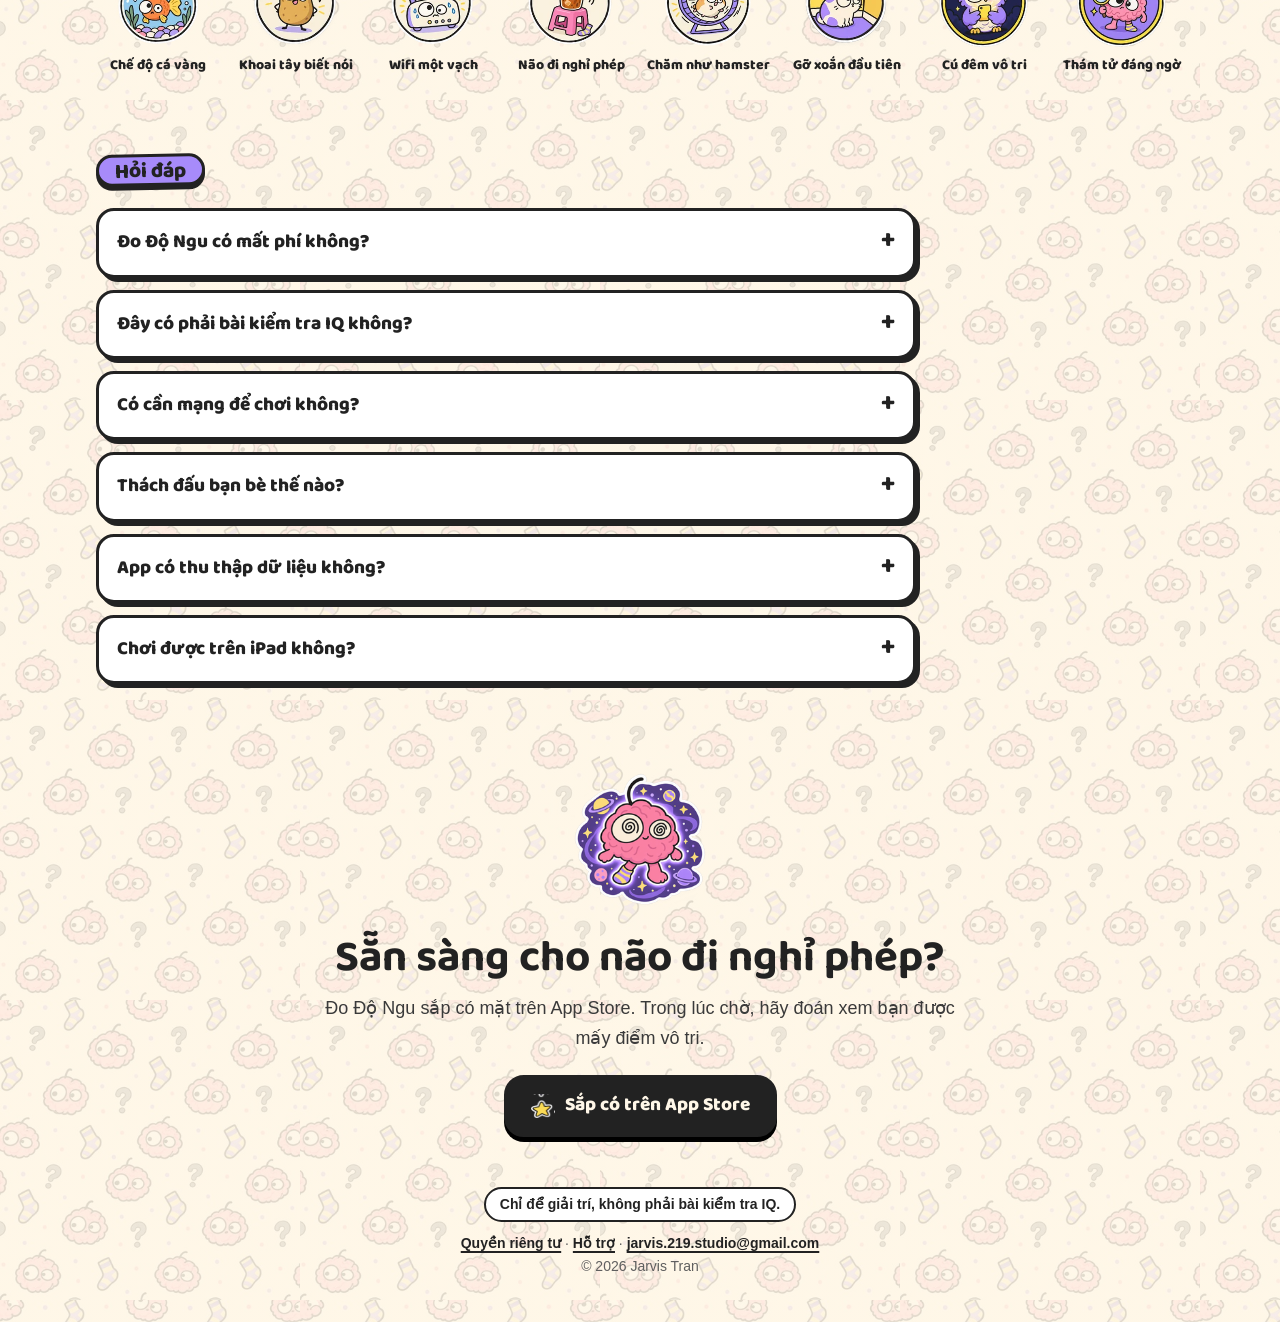
==== commit 2b7d7015: "Version the stylesheet URL so browsers pick up CSS changes" ====
--- a/index.html
+++ b/index.html
@@ -32,7 +32,7 @@
 <link rel="preconnect" href="https://fonts.gstatic.com" crossorigin>
 <link href="https://fonts.googleapis.com/css2?family=Baloo+2:wght@700;800&display=swap" rel="stylesheet">
 <link rel="preload" as="image" href="assets/screens/vi-01-home.webp" type="image/webp">
-<link rel="stylesheet" href="assets/style.css">
+<link rel="stylesheet" href="assets/style.css?v=6d81b339">
 <script type="application/ld+json">{"@context": "https://schema.org", "@type": "MobileApplication", "name": "Đo Độ Ngu", "alternateName": "Ngu Meter", "operatingSystem": "iOS 17 or later", "applicationCategory": "GameApplication", "applicationSubCategory": "Trivia", "inLanguage": ["vi", "en"], "description": "10 câu đố vui, câu lừa và câu xoắn não trong 1 phút. Nhận điểm vô tri, mở khoá huy hiệu, thách bạn bè bằng mã QR. Miễn phí, không quảng cáo, không cần mạng.", "url": "https://jarvis219.github.io/ngu-meter-site/", "image": "https://jarvis219.github.io/ngu-meter-site/assets/og-vi.png", "screenshot": ["https://jarvis219.github.io/ngu-meter-site/assets/screens/vi-01-home.webp", "https://jarvis219.github.io/ngu-meter-site/assets/screens/vi-02-hard-question.webp", "https://jarvis219.github.io/ngu-meter-site/assets/screens/vi-04-result.webp"], "offers": {"@type": "Offer", "price": "0", "priceCurrency": "USD"}, "author": {"@type": "Person", "name": "Jarvis Tran"}, "isAccessibleForFree": true}</script>
 <script type="application/ld+json">{"@context": "https://schema.org", "@type": "FAQPage", "mainEntity": [{"@type": "Question", "name": "Đo Độ Ngu có mất phí không?", "acceptedAnswer": {"@type": "Answer", "text": "Miễn phí hoàn toàn. Không quảng cáo, không mua trong app."}}, {"@type": "Question", "name": "Đây có phải bài kiểm tra IQ không?", "acceptedAnswer": {"@type": "Answer", "text": "Không. Điểm vô tri chỉ để giải trí, không đo trí thông minh hay giá trị của ai cả. Trò đùa nhắm vào tình huống, không nhắm vào bạn."}}, {"@type": "Question", "name": "Có cần mạng để chơi không?", "acceptedAnswer": {"@type": "Answer", "text": "Không. Cả câu hỏi, đề hôm nay và thách đấu đều chạy offline. Mã thách đấu tự chứa đủ thông tin để dựng lại đúng đề."}}, {"@type": "Question", "name": "Thách đấu bạn bè thế nào?", "acceptedAnswer": {"@type": "Answer", "text": "Chơi xong, gửi ảnh kết quả hoặc mã 8 ký tự. Bạn bè quét QR hoặc bấm “Có mã thách đấu?” rồi dán vào là chơi đúng 10 câu của bạn."}}, {"@type": "Question", "name": "App có thu thập dữ liệu không?", "acceptedAnswer": {"@type": "Answer", "text": "Không. Không tài khoản, không theo dõi, không máy chủ. Lịch sử và thành tích chỉ nằm trên máy bạn."}}, {"@type": "Question", "name": "Chơi được trên iPad không?", "acceptedAnswer": {"@type": "Answer", "text": "Được. App hỗ trợ cả iPhone và iPad, xoay ngang dọc thoải mái trên iPad."}}]}</script>
 </head>
--- a/assets/style.css
+++ b/assets/style.css
@@ -299,9 +299,12 @@
 }
 .landing h1 { font-size: clamp(40px, 6.4vw, 72px); line-height: 1.05; margin: 0 0 16px; font-weight: 800; }
 .landing h1 mark {
-  background: linear-gradient(transparent 58%, var(--lemon) 58%);
-  color: inherit; padding: 0 4px;
-}
+  background: linear-gradient(transparent 62%, var(--lemon) 62%, var(--lemon) 92%, transparent 92%);
+  color: inherit; padding: 0 2px;
+  -webkit-box-decoration-break: clone; box-decoration-break: clone;
+}
+/* Anchor jumps land below the sticky top bar. */
+.landing section[id] { scroll-margin-top: 84px; }
 .lead { font-size: clamp(17px, 2.1vw, 20px); color: #3a3a3a; max-width: 34em; margin: 0 0 22px; }
 .cta-row { display: flex; flex-wrap: wrap; gap: 14px; margin-bottom: 18px; }
 .button.app-store { display: inline-flex; align-items: center; gap: 10px; background: var(--ink); color: var(--cream); cursor: default; box-shadow: 0 5px 0 #000; }
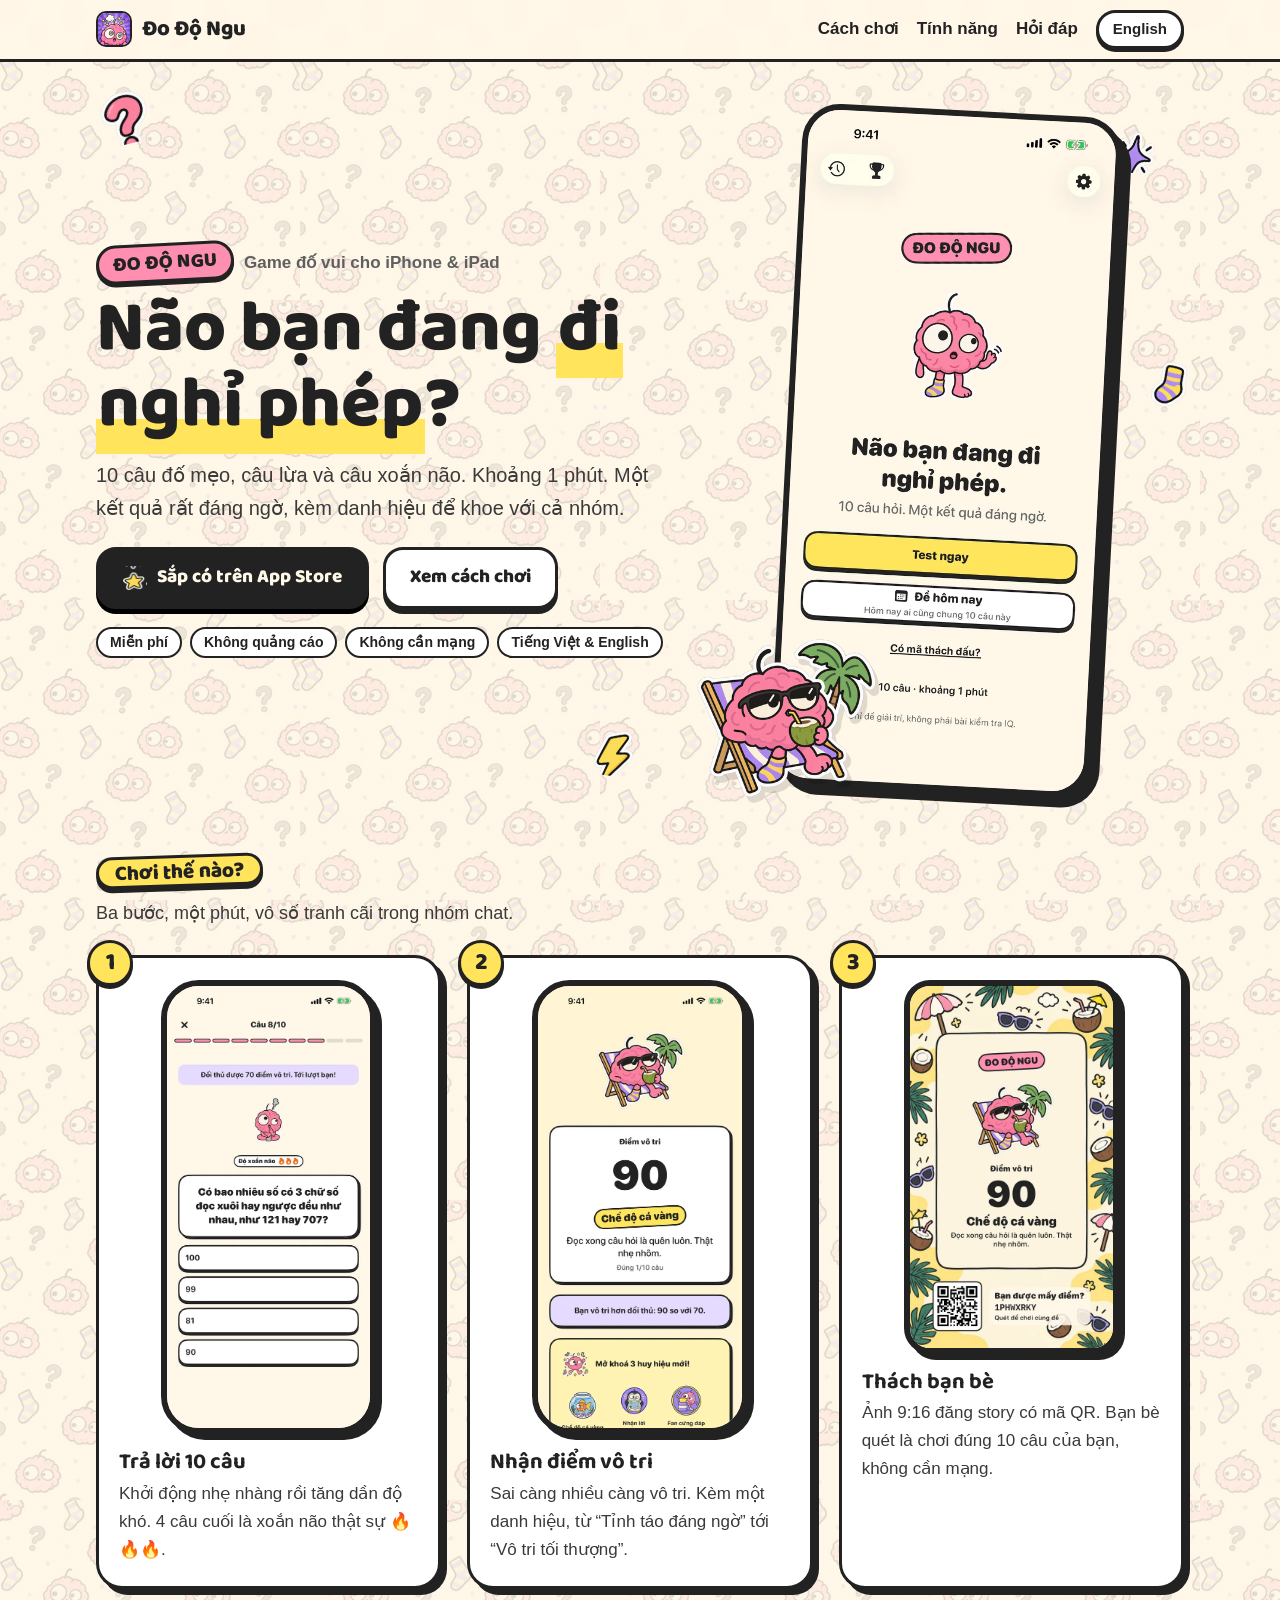
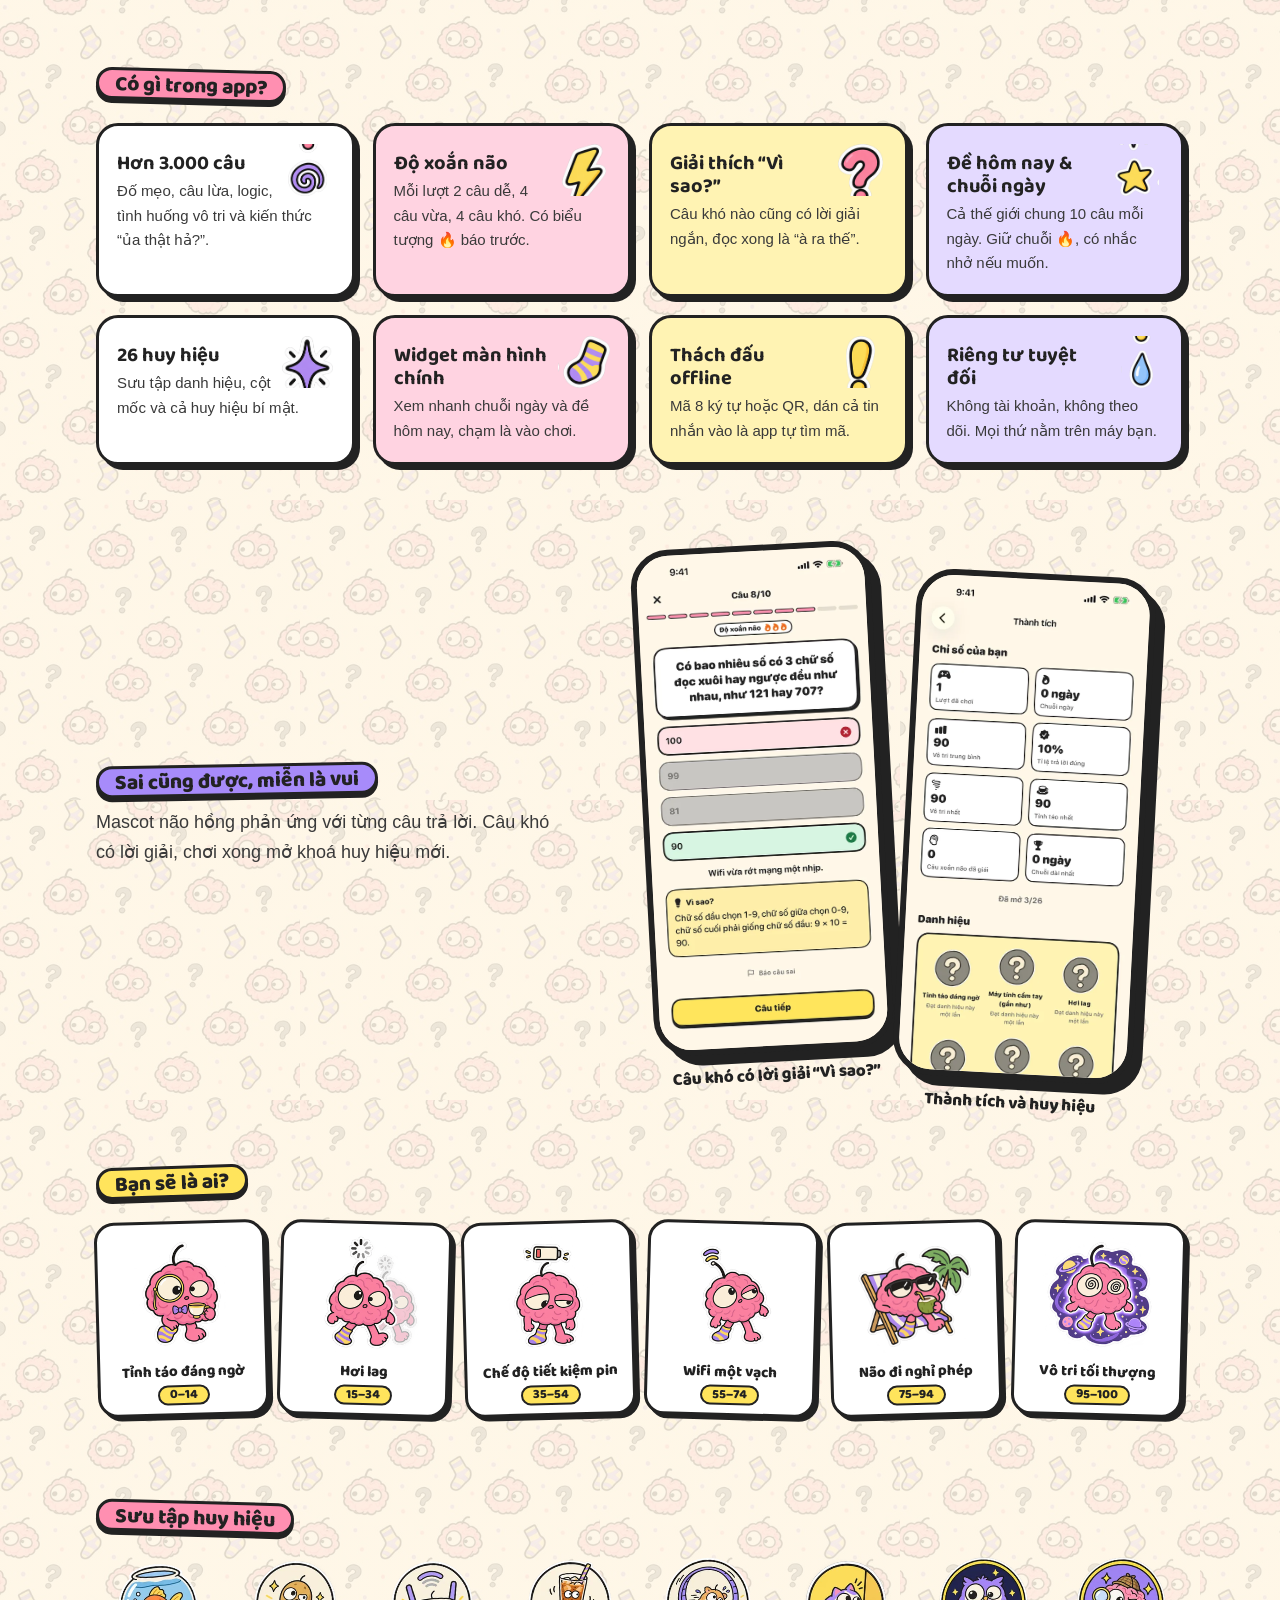
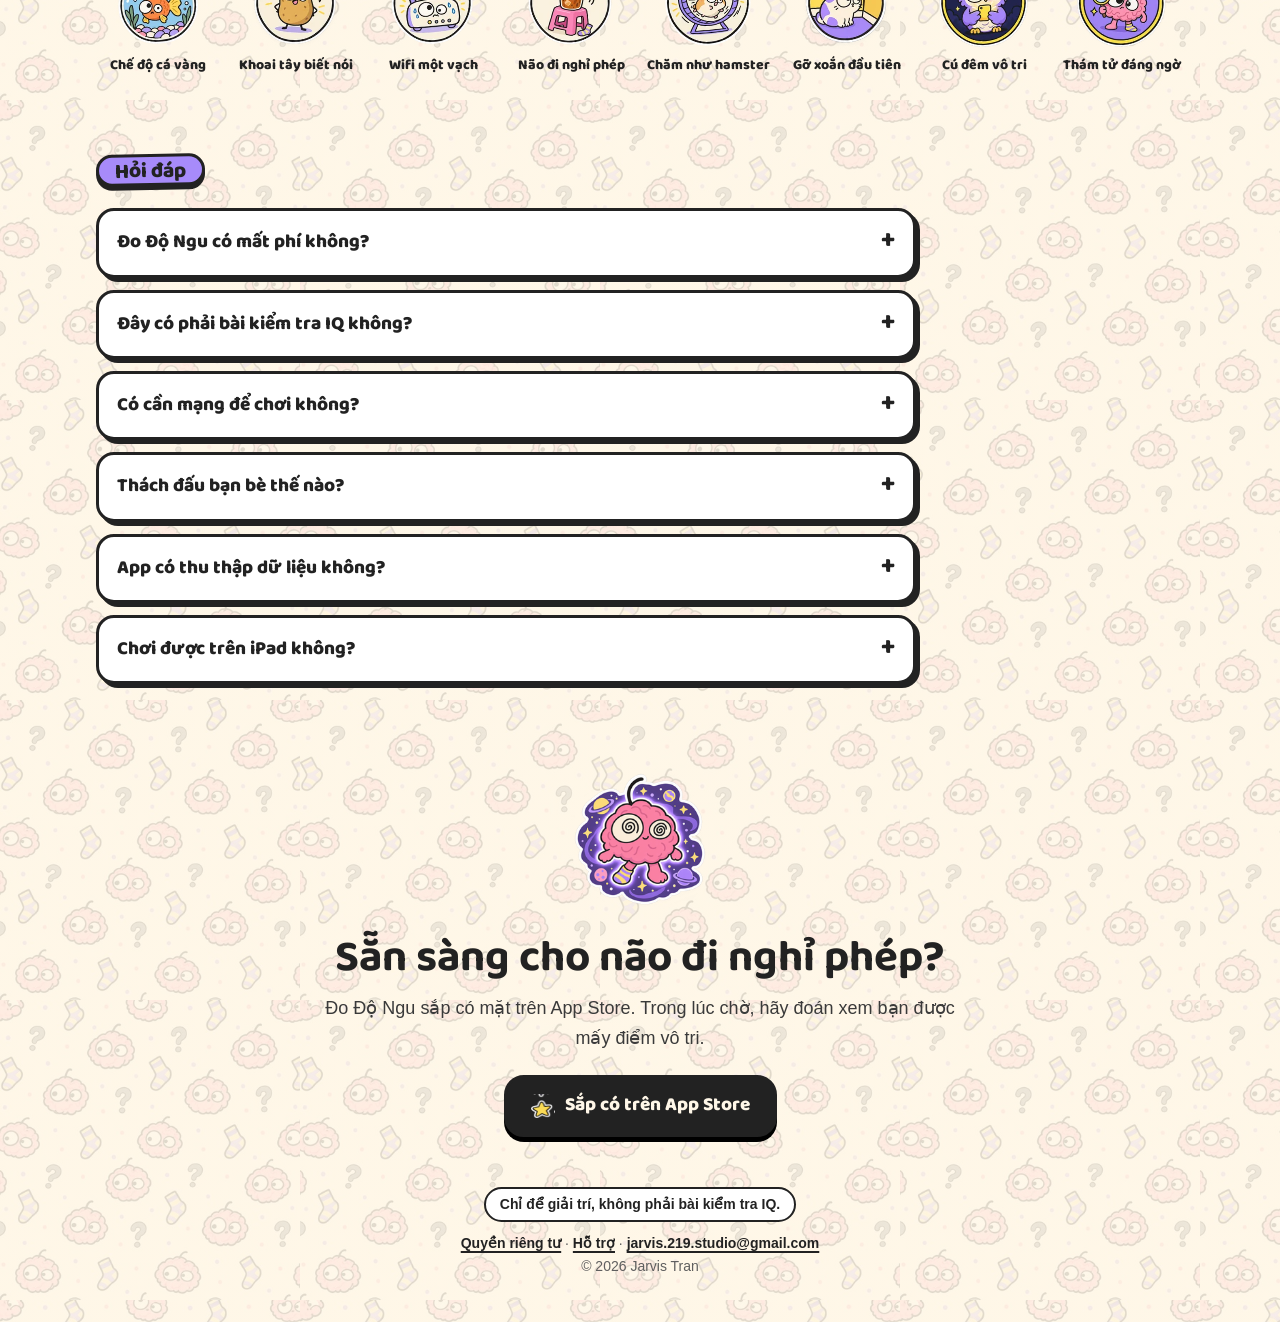
==== commit c16f7d8d: "Landing page: 3,000+ questions" ====
--- a/index.html
+++ b/index.html
@@ -104,7 +104,7 @@
     <ul class="features">
         <li class="feature">
           <img src="assets/sticker-swirl.png" width="56" height="56" alt="" loading="lazy">
-          <h3>Hơn 1.000 câu</h3>
+          <h3>Hơn 3.000 câu</h3>
           <p>Đố mẹo, câu lừa, logic, tình huống vô tri và kiến thức “ủa thật hả?”.</p>
         </li>
         <li class="feature">
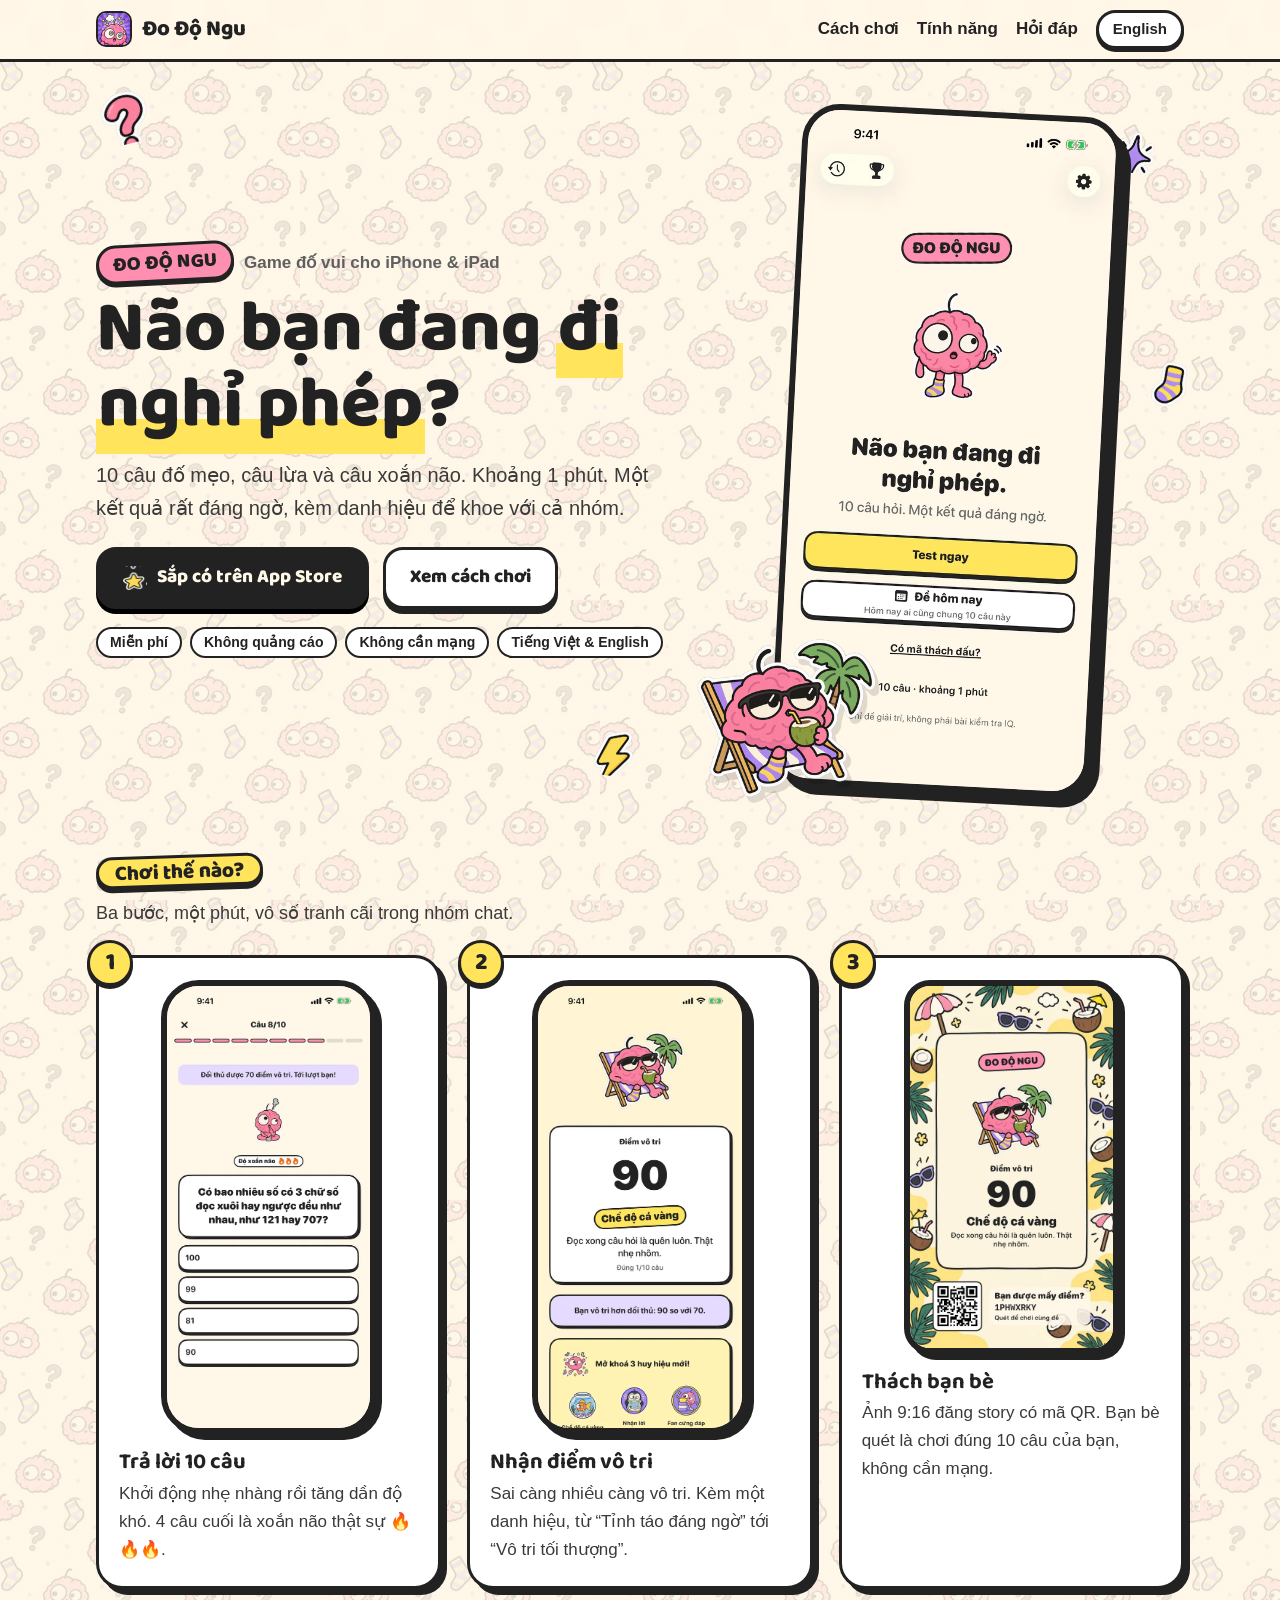
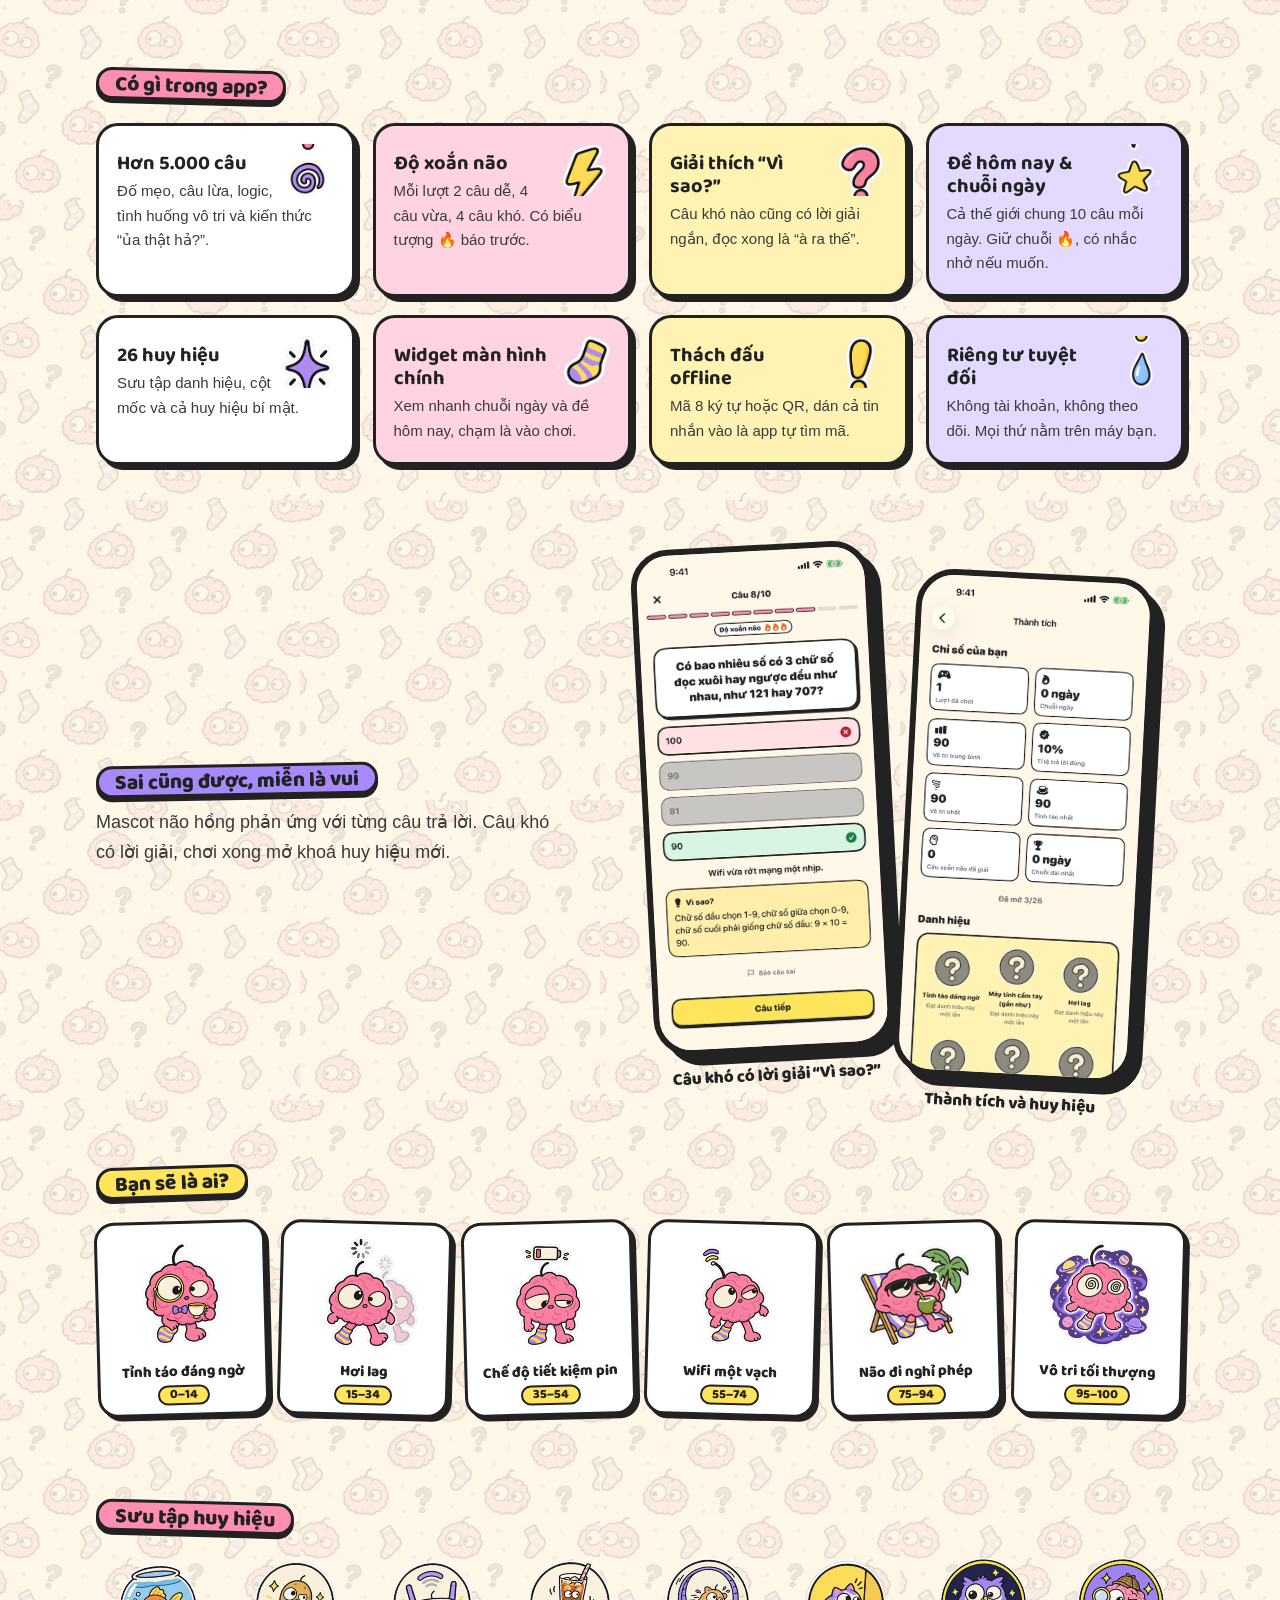
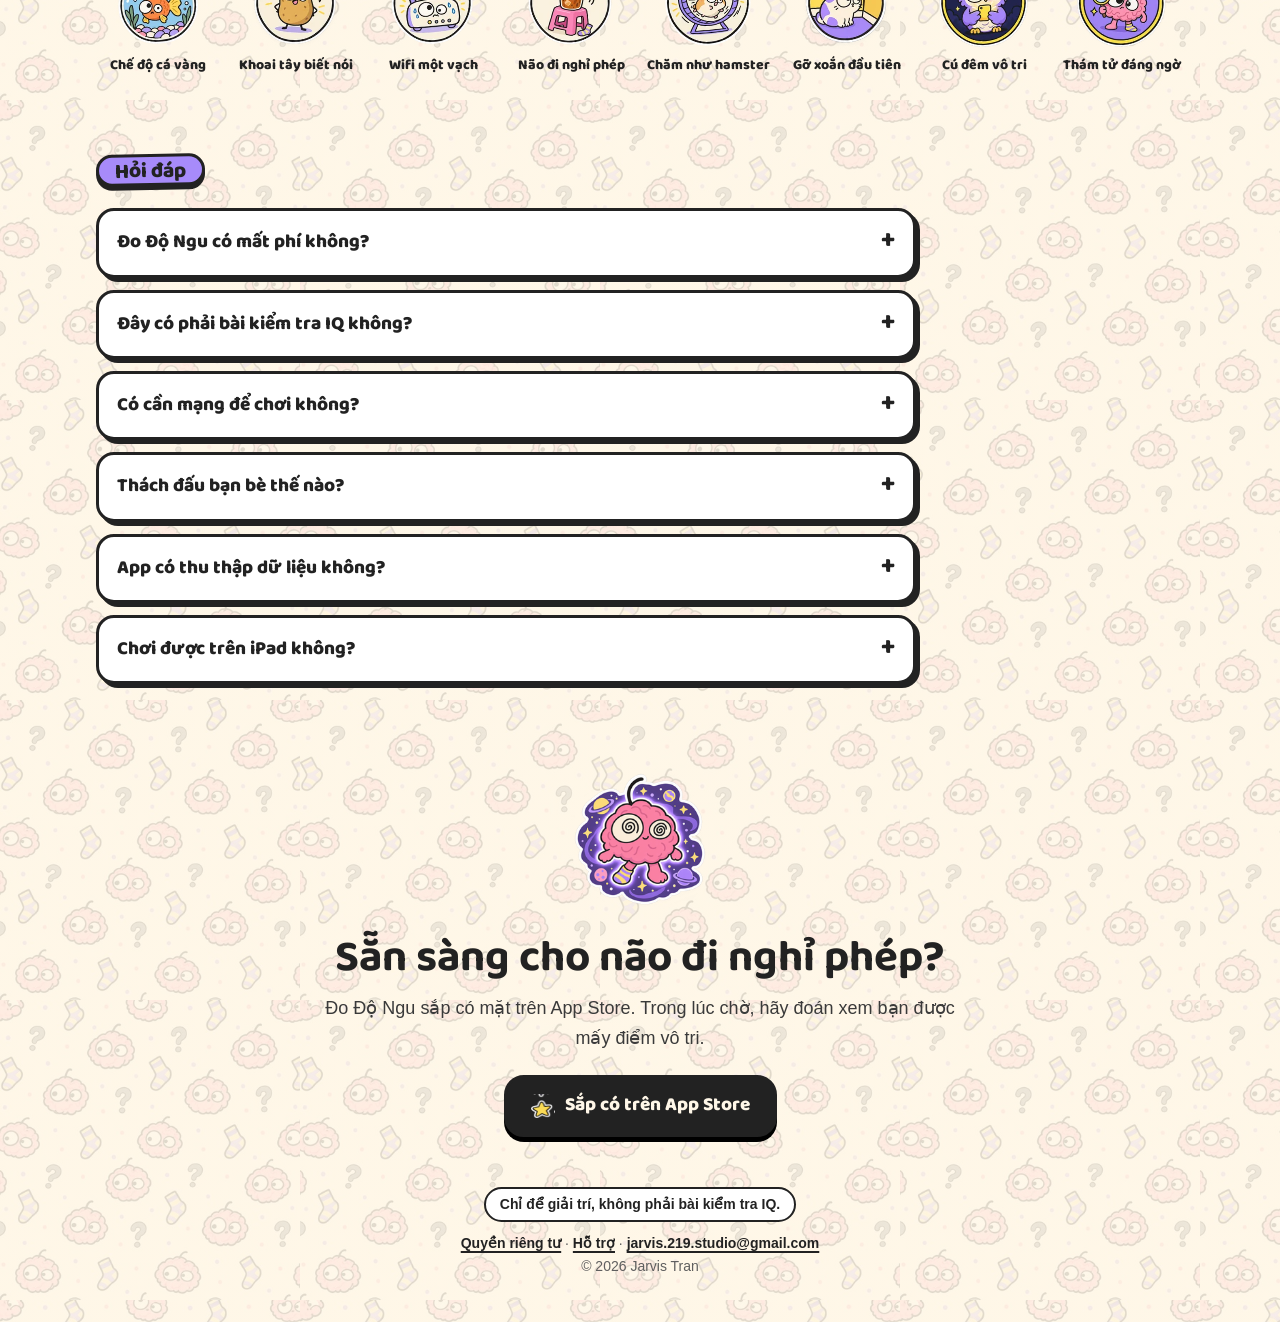
==== commit 708925c7: "Landing page: 5,000+ questions Co-Authored-By: Claude Opus 5.5 <noreply@anthropic.com>" ====
--- a/index.html
+++ b/index.html
@@ -104,7 +104,7 @@
     <ul class="features">
         <li class="feature">
           <img src="assets/sticker-swirl.png" width="56" height="56" alt="" loading="lazy">
-          <h3>Hơn 3.000 câu</h3>
+          <h3>Hơn 5.000 câu</h3>
           <p>Đố mẹo, câu lừa, logic, tình huống vô tri và kiến thức “ủa thật hả?”.</p>
         </li>
         <li class="feature">
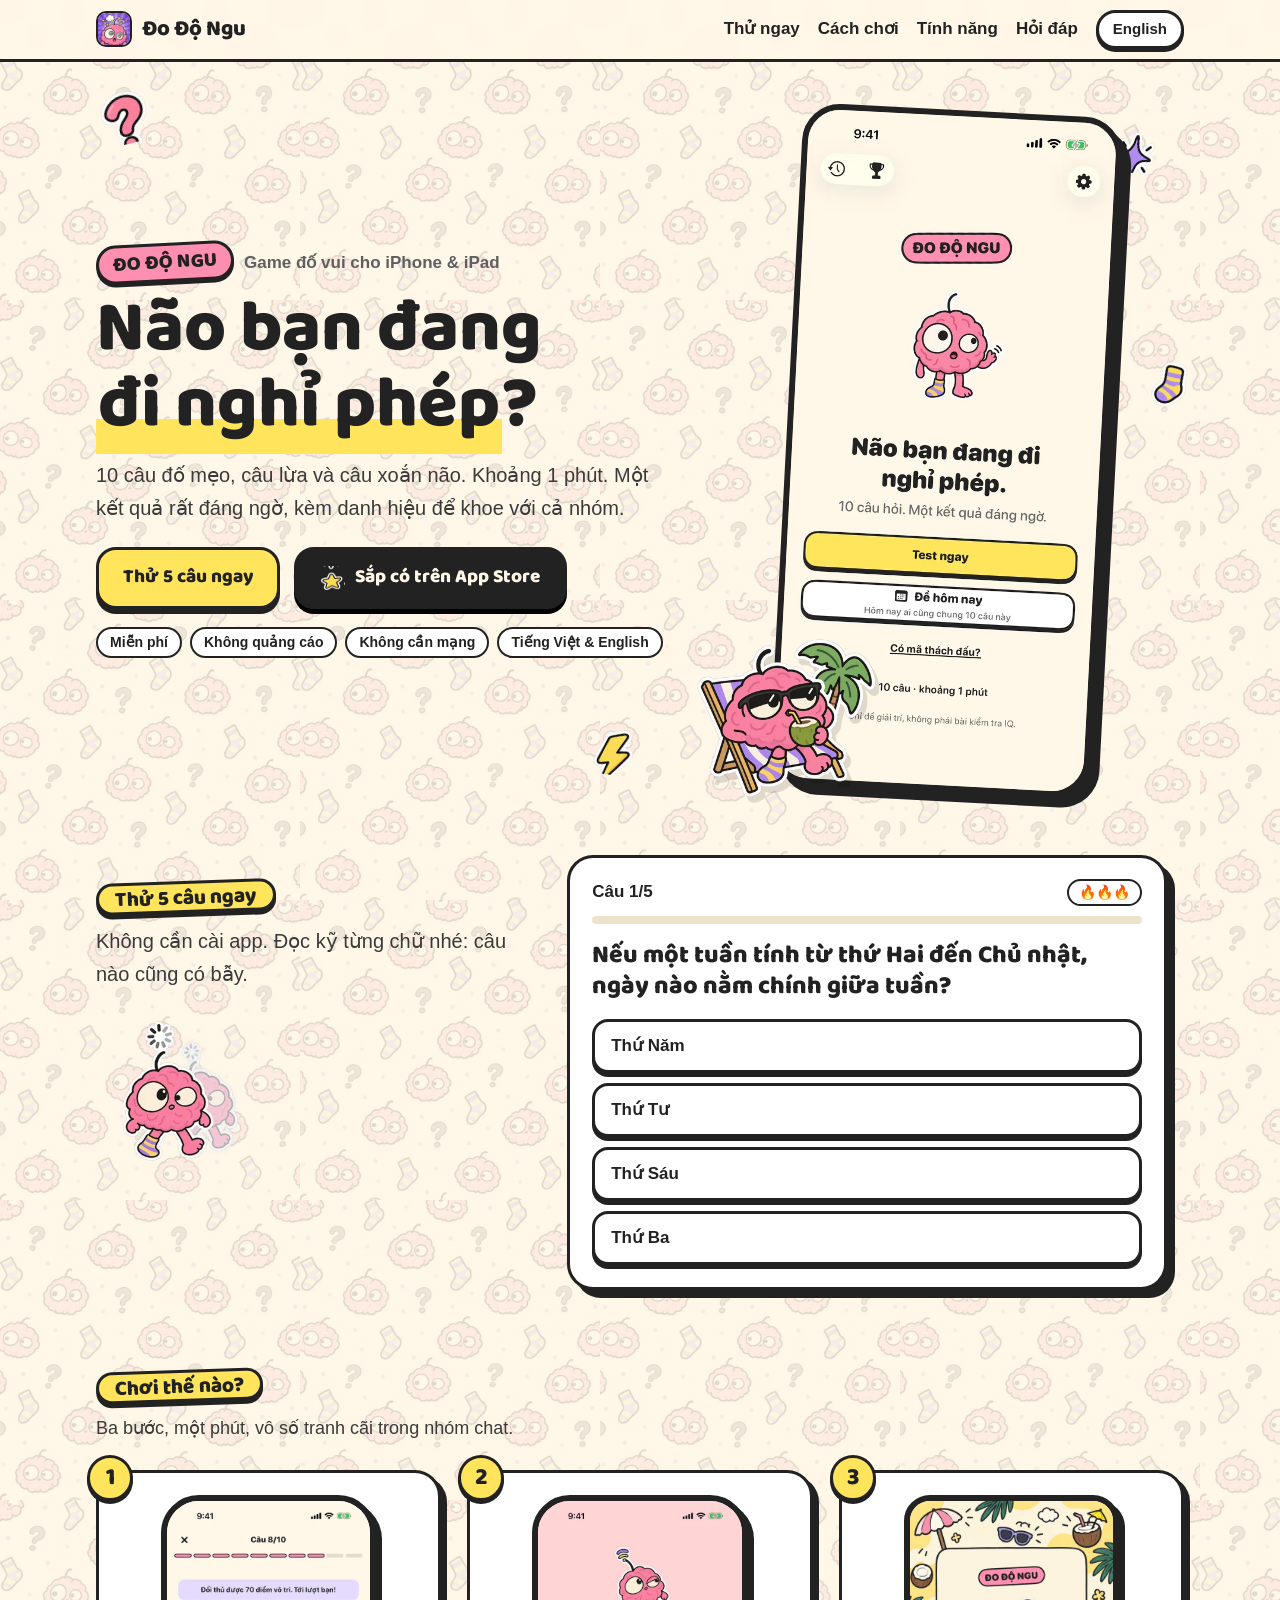
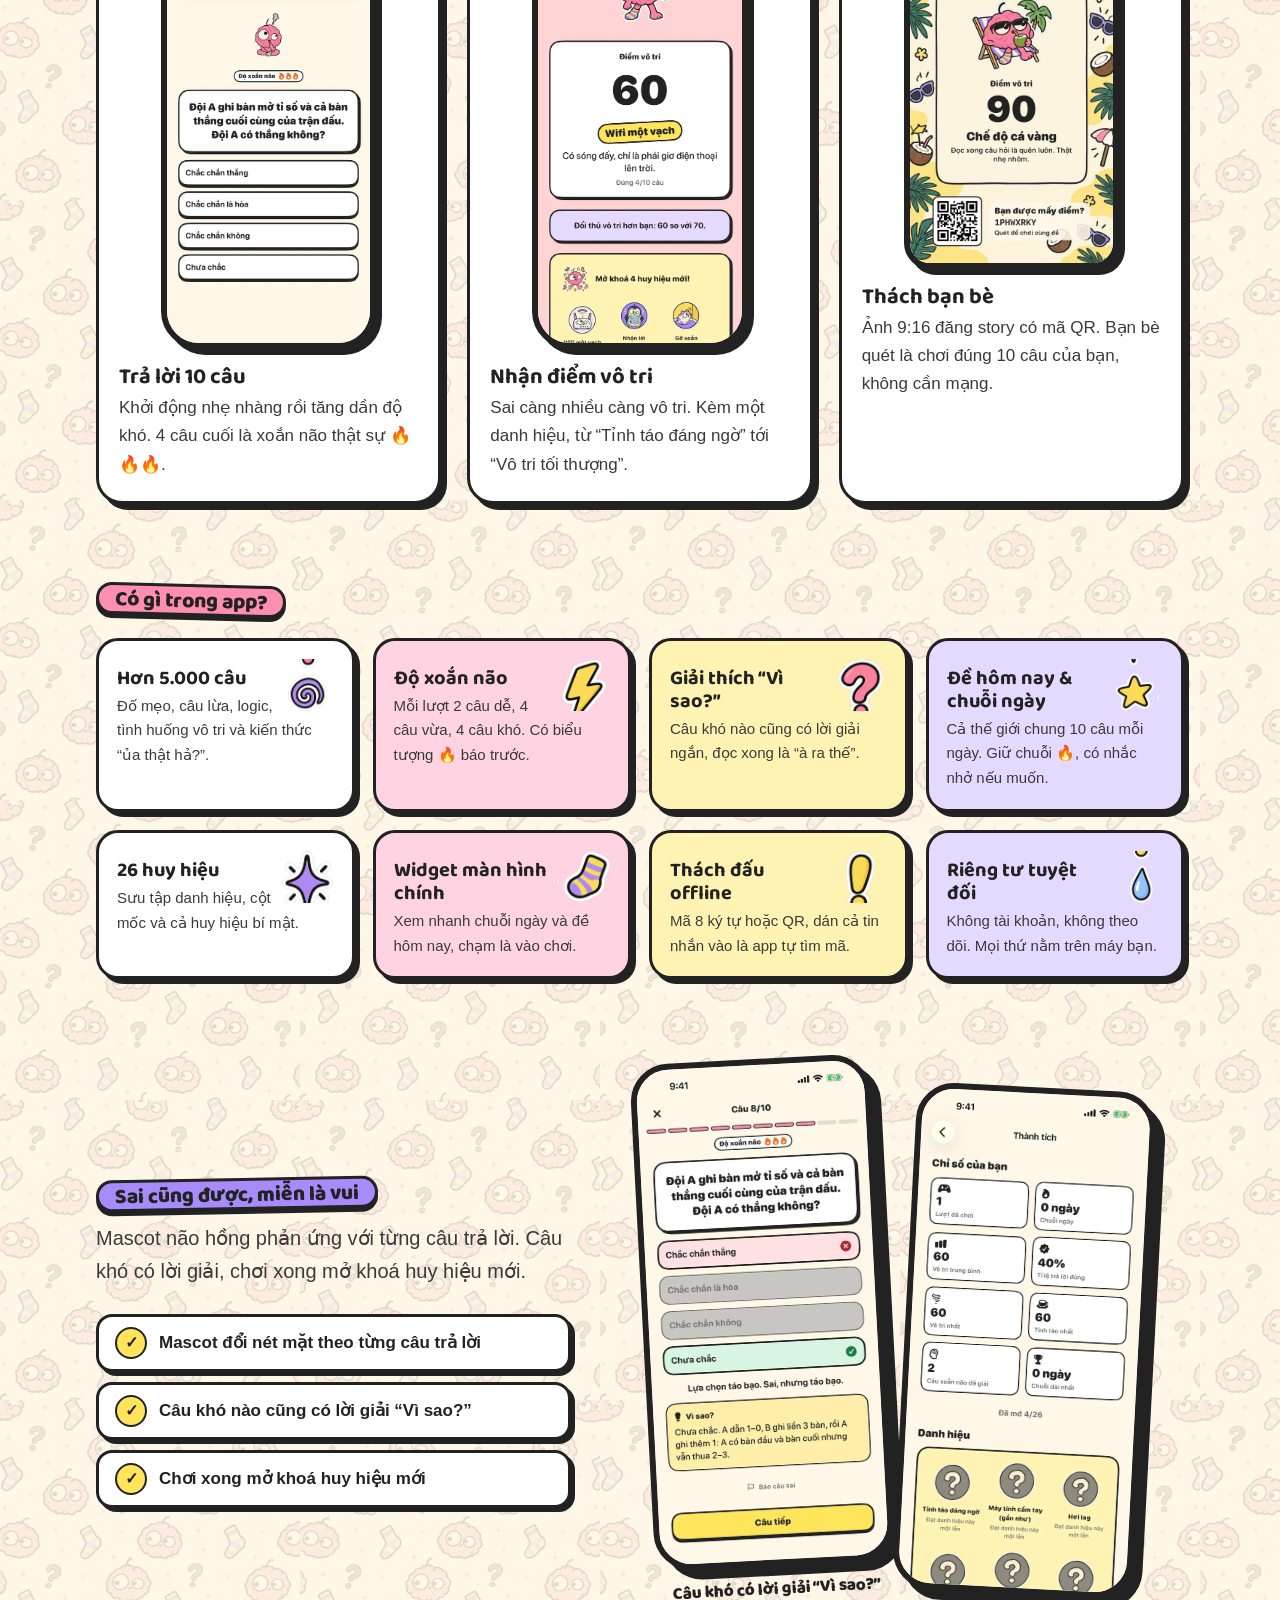
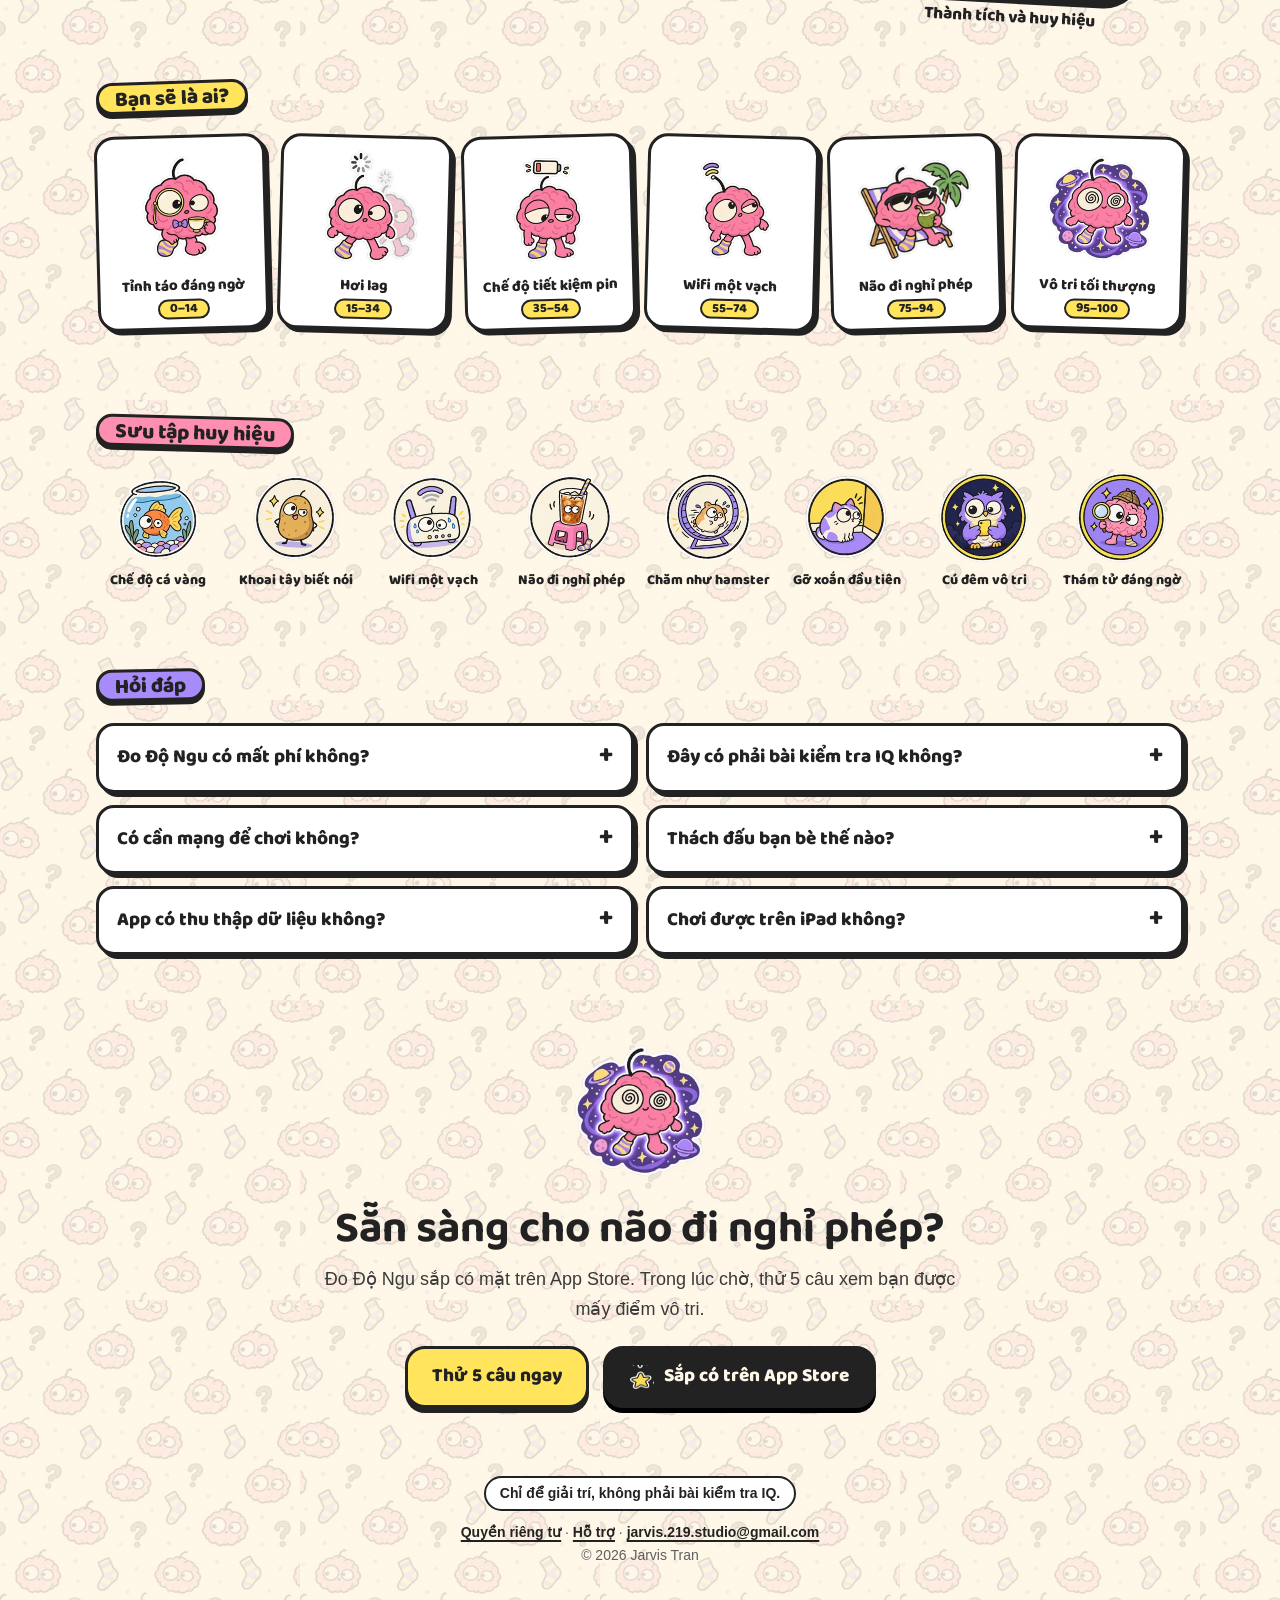
==== commit b9dd6dc4: "Landing page: playable 5-question demo, fresh screenshots, lighter images - "Try 5 questions" sectio" ====
--- a/index.html
+++ b/index.html
@@ -32,7 +32,8 @@
 <link rel="preconnect" href="https://fonts.gstatic.com" crossorigin>
 <link href="https://fonts.googleapis.com/css2?family=Baloo+2:wght@700;800&display=swap" rel="stylesheet">
 <link rel="preload" as="image" href="assets/screens/vi-01-home.webp" type="image/webp">
-<link rel="stylesheet" href="assets/style.css?v=6d81b339">
+<link rel="stylesheet" href="assets/style.css?v=ca1fabe7">
+<script src="assets/demo.js?v=93cfd3c3" defer></script>
 <script type="application/ld+json">{"@context": "https://schema.org", "@type": "MobileApplication", "name": "Đo Độ Ngu", "alternateName": "Ngu Meter", "operatingSystem": "iOS 17 or later", "applicationCategory": "GameApplication", "applicationSubCategory": "Trivia", "inLanguage": ["vi", "en"], "description": "10 câu đố vui, câu lừa và câu xoắn não trong 1 phút. Nhận điểm vô tri, mở khoá huy hiệu, thách bạn bè bằng mã QR. Miễn phí, không quảng cáo, không cần mạng.", "url": "https://jarvis219.github.io/ngu-meter-site/", "image": "https://jarvis219.github.io/ngu-meter-site/assets/og-vi.png", "screenshot": ["https://jarvis219.github.io/ngu-meter-site/assets/screens/vi-01-home.webp", "https://jarvis219.github.io/ngu-meter-site/assets/screens/vi-02-hard-question.webp", "https://jarvis219.github.io/ngu-meter-site/assets/screens/vi-04-result.webp"], "offers": {"@type": "Offer", "price": "0", "priceCurrency": "USD"}, "author": {"@type": "Person", "name": "Jarvis Tran"}, "isAccessibleForFree": true}</script>
 <script type="application/ld+json">{"@context": "https://schema.org", "@type": "FAQPage", "mainEntity": [{"@type": "Question", "name": "Đo Độ Ngu có mất phí không?", "acceptedAnswer": {"@type": "Answer", "text": "Miễn phí hoàn toàn. Không quảng cáo, không mua trong app."}}, {"@type": "Question", "name": "Đây có phải bài kiểm tra IQ không?", "acceptedAnswer": {"@type": "Answer", "text": "Không. Điểm vô tri chỉ để giải trí, không đo trí thông minh hay giá trị của ai cả. Trò đùa nhắm vào tình huống, không nhắm vào bạn."}}, {"@type": "Question", "name": "Có cần mạng để chơi không?", "acceptedAnswer": {"@type": "Answer", "text": "Không. Cả câu hỏi, đề hôm nay và thách đấu đều chạy offline. Mã thách đấu tự chứa đủ thông tin để dựng lại đúng đề."}}, {"@type": "Question", "name": "Thách đấu bạn bè thế nào?", "acceptedAnswer": {"@type": "Answer", "text": "Chơi xong, gửi ảnh kết quả hoặc mã 8 ký tự. Bạn bè quét QR hoặc bấm “Có mã thách đấu?” rồi dán vào là chơi đúng 10 câu của bạn."}}, {"@type": "Question", "name": "App có thu thập dữ liệu không?", "acceptedAnswer": {"@type": "Answer", "text": "Không. Không tài khoản, không theo dõi, không máy chủ. Lịch sử và thành tích chỉ nằm trên máy bạn."}}, {"@type": "Question", "name": "Chơi được trên iPad không?", "acceptedAnswer": {"@type": "Answer", "text": "Được. App hỗ trợ cả iPhone và iPad, xoay ngang dọc thoải mái trên iPad."}}]}</script>
 </head>
@@ -40,32 +41,54 @@
 <a class="skip" href="#main">Bỏ qua tới nội dung</a>
 <header class="topbar">
   <div class="topbar-inner">
-    <a class="brand" href="https://jarvis219.github.io/ngu-meter-site/"><img src="assets/icon.png" width="36" height="36" alt=""><span>Đo Độ Ngu</span></a>
-    <nav aria-label="Đo Độ Ngu"><a href="#cach-choi">Cách chơi</a><a href="#tinh-nang">Tính năng</a><a href="#hoi-dap">Hỏi đáp</a></nav>
+    <a class="brand" href="https://jarvis219.github.io/ngu-meter-site/"><img src="assets/web/icon.webp" width="36" height="36" alt=""><span>Đo Độ Ngu</span></a>
+    <nav aria-label="Đo Độ Ngu"><a href="#thu-ngay">Thử ngay</a><a href="#cach-choi">Cách chơi</a><a href="#tinh-nang">Tính năng</a><a href="#hoi-dap">Hỏi đáp</a></nav>
     <a class="lang-switch" href="en/" hreflang="en" lang="en">English</a>
   </div>
 </header>
 
 <main id="main">
   <section class="hero">
-    <img class="doodle d1" src="assets/sticker-question.png" alt="">
-    <img class="doodle d2" src="assets/sticker-sparkle.png" alt="">
-    <img class="doodle d3" src="assets/sticker-bolt.png" alt="">
-    <img class="doodle d4" src="assets/sticker-sock.png" alt="">
+    <img class="doodle d1" src="assets/web/sticker-question.webp" alt="">
+    <img class="doodle d2" src="assets/web/sticker-sparkle.webp" alt="">
+    <img class="doodle d3" src="assets/web/sticker-bolt.webp" alt="">
+    <img class="doodle d4" src="assets/web/sticker-sock.webp" alt="">
     <div class="hero-copy">
       <p class="eyebrow"><span class="wordmark-sm">ĐO ĐỘ NGU</span> Game đố vui cho iPhone &amp; iPad</p>
-      <h1>Não bạn đang <mark>đi nghỉ phép</mark>?</h1>
+      <h1>Não bạn đang <mark>đi&nbsp;nghỉ&nbsp;phép</mark>?</h1>
       <p class="lead">10 câu đố mẹo, câu lừa và câu xoắn não. Khoảng 1 phút. Một kết quả rất đáng ngờ, kèm danh hiệu để khoe với cả nhóm.</p>
       <div class="cta-row">
-        <span class="button app-store" role="link" aria-disabled="true"><img src="assets/sticker-star.png" width="24" height="24" alt="">Sắp có trên App Store</span>
-        <a class="button secondary" href="#cach-choi">Xem cách chơi</a>
+        <a class="button" href="#thu-ngay">Thử 5 câu ngay</a>
+        <span class="button app-store" role="link" aria-disabled="true"><img src="assets/web/sticker-star.webp" width="24" height="24" alt="">Sắp có trên App Store</span>
       </div>
       <ul class="chips"><li>Miễn phí</li><li>Không quảng cáo</li><li>Không cần mạng</li><li>Tiếng Việt &amp; English</li></ul>
     </div>
     <div class="hero-art">
       <div class="phone phone-hero"><img src="assets/screens/vi-01-home.webp" width="560" height="1217" fetchpriority="high" alt="Màn hình chính của Đo Độ Ngu trên iPhone"></div>
-      <img class="hero-mascot" src="assets/tier-4.png" width="190" height="190" alt="">
-    </div>
+      <img class="hero-mascot" src="assets/web/tier-4.webp" width="190" height="190" alt="">
+    </div>
+  </section>
+
+  <section id="thu-ngay" class="block demo">
+    <div class="demo-intro">
+      <h2 class="label">Thử 5 câu ngay</h2>
+      <p class="block-lead">Không cần cài app. Đọc kỹ từng chữ nhé: câu nào cũng có bẫy.</p>
+      <img class="demo-mascot" src="assets/web/tier-1.webp" width="150" height="150" alt="" loading="lazy">
+    </div>
+    <div class="demo-play">
+      <div class="demo-card" aria-live="polite"></div>
+      <div class="demo-static">
+        <p>Xem thử vài câu bên dưới (bật JavaScript để chơi thật).</p>
+        <ol>
+        <li><p>Đội A ghi bàn mở tỉ số và cả bàn thắng cuối cùng của trận đấu. Đội A có thắng không?</p><details><summary>Đáp án</summary><p><b>Chưa chắc</b>. Chưa chắc. A dẫn 1–0, B ghi liền 3 bàn, rồi A ghi thêm 1: A có bàn đầu và bàn cuối nhưng vẫn thua 2–3.</p></details></li>
+        <li><p>Có 10 cây nến đang cháy. Bạn thổi tắt 3 cây. Còn mấy cây nến đang cháy?</p><details><summary>Đáp án</summary><p><b>7 cây</b>. 7 cây. Câu đố nổi tiếng hỏi sáng hôm sau còn mấy cây; câu này hỏi ngay lúc này, nên 10 − 3 = 7 cây vẫn cháy.</p></details></li>
+        <li><p>Nói Lan không ăn cái nem cuối cùng là sai. Vậy ai đã ăn cái nem cuối cùng?</p><details><summary>Đáp án</summary><p><b>Lan</b>. Lan. &#x27;Nói Lan không ăn là sai&#x27; nghĩa là Lan có ăn.</p></details></li>
+        <li><p>Nếu một tuần tính từ thứ Hai đến Chủ nhật, ngày nào nằm chính giữa tuần?</p><details><summary>Đáp án</summary><p><b>Thứ Năm</b>. Tuần có 7 ngày nên ngày giữa là ngày thứ 4: thứ Hai, Ba, Tư, rồi thứ Năm, rồi Sáu, Bảy, Chủ nhật.</p></details></li>
+        <li><p>Trên Mặt Trăng, một phi hành gia buông tay khỏi quả bóng bay bơm khí heli thật chắc. Quả bóng…</p><details><summary>Đáp án</summary><p><b>Rơi xuống đất</b>. Rơi xuống. Bóng bay chỉ bay lên khi nhẹ hơn không khí xung quanh, mà Mặt Trăng làm gì có không khí.</p></details></li>
+        </ol>
+      </div>
+    </div>
+    <script type="application/json" id="demo-data">{"perRound": 5, "questions": [{"prompt": "Đội A ghi bàn mở tỉ số và cả bàn thắng cuối cùng của trận đấu. Đội A có thắng không?", "answers": [{"text": "Chắc chắn thắng", "correct": false}, {"text": "Chưa chắc", "correct": true}, {"text": "Chắc chắn không", "correct": false}, {"text": "Chắc chắn là hòa", "correct": false}], "why": "Chưa chắc. A dẫn 1–0, B ghi liền 3 bàn, rồi A ghi thêm 1: A có bàn đầu và bàn cuối nhưng vẫn thua 2–3."}, {"prompt": "Có 10 cây nến đang cháy. Bạn thổi tắt 3 cây. Còn mấy cây nến đang cháy?", "answers": [{"text": "3 cây", "correct": false}, {"text": "10 cây", "correct": false}, {"text": "0 cây", "correct": false}, {"text": "7 cây", "correct": true}], "why": "7 cây. Câu đố nổi tiếng hỏi sáng hôm sau còn mấy cây; câu này hỏi ngay lúc này, nên 10 − 3 = 7 cây vẫn cháy."}, {"prompt": "Nói Lan không ăn cái nem cuối cùng là sai. Vậy ai đã ăn cái nem cuối cùng?", "answers": [{"text": "Người khác, không phải Lan", "correct": false}, {"text": "Lan", "correct": true}, {"text": "Không ai cả", "correct": false}, {"text": "Không biết được", "correct": false}], "why": "Lan. 'Nói Lan không ăn là sai' nghĩa là Lan có ăn."}, {"prompt": "Nếu một tuần tính từ thứ Hai đến Chủ nhật, ngày nào nằm chính giữa tuần?", "answers": [{"text": "Thứ Tư", "correct": false}, {"text": "Thứ Năm", "correct": true}, {"text": "Thứ Sáu", "correct": false}, {"text": "Thứ Ba", "correct": false}], "why": "Tuần có 7 ngày nên ngày giữa là ngày thứ 4: thứ Hai, Ba, Tư, rồi thứ Năm, rồi Sáu, Bảy, Chủ nhật."}, {"prompt": "Trên Mặt Trăng, một phi hành gia buông tay khỏi quả bóng bay bơm khí heli thật chắc. Quả bóng…", "answers": [{"text": "Vọt lên thật nhanh", "correct": false}, {"text": "Bay lên từ từ", "correct": false}, {"text": "Lơ lửng đứng yên", "correct": false}, {"text": "Rơi xuống đất", "correct": true}], "why": "Rơi xuống. Bóng bay chỉ bay lên khi nhẹ hơn không khí xung quanh, mà Mặt Trăng làm gì có không khí."}, {"prompt": "Lan thắng trận đấu ba ván thắng hai với tỉ số 2–1, và cô thắng ván đầu tiên. Lan thua ván nào?", "answers": [{"text": "Ván thứ 3", "correct": false}, {"text": "Không biết được", "correct": false}, {"text": "Ván thứ 2", "correct": true}, {"text": "Ván thứ 1", "correct": false}], "why": "Ván 2. Nếu thắng luôn ván 2 thì trận kết thúc 2–0, không có ván 3. Vậy Lan thua ván 2, thắng ván 3."}, {"prompt": "Câu hỏi nào bạn không bao giờ có thể đáp \"Ừ\" mà vẫn là nói thật?", "answers": [{"text": "\"Bạn có đói không?\"", "correct": false}, {"text": "\"Bạn đang ngủ à?\"", "correct": true}, {"text": "\"Bạn còn thức à?\"", "correct": false}, {"text": "\"Bạn biết bơi không?\"", "correct": false}], "why": "\"Bạn đang ngủ à?\" Đã trả lời được tức là đang thức, nên đáp \"ừ\" thì chắc chắn là không thật."}, {"prompt": "Lúc thức, giây nào bạn cũng nhìn thấy nó, nhưng não lại giấu nó đi. Đó là gì?", "answers": [{"text": "Cái mũi", "correct": true}, {"text": "Đôi tai", "correct": false}, {"text": "Cái trán", "correct": false}, {"text": "Cái bóng", "correct": false}], "why": "Cái mũi. Nó luôn nằm trong tầm nhìn của hai mắt, nhưng não lọc nó đi. Nhắm một mắt lại mà xem: nó đây!"}, {"prompt": "Cái gì có 6 chân, 2 đầu, 4 tai và 2 bàn tay, nhưng chỉ đi bằng 4 chân?", "answers": [{"text": "Con kiến", "correct": false}, {"text": "Con nhện", "correct": false}, {"text": "Con ngựa và người cưỡi", "correct": true}, {"text": "Con bọ hung", "correct": false}], "why": "Ngựa có người cưỡi: 4 + 2 chân, 2 đầu, 4 tai, 2 tay của người cưỡi, và chỉ có 4 vó ngựa chạm đất."}, {"prompt": "Hanh khô mùa đông, chạm tay nắm cửa nào cũng bị giật tê. Mẹo nào đỡ đau?", "answers": [{"text": "Chộp thật nhanh", "correct": false}, {"text": "Chạm chìa khóa vào trước", "correct": true}, {"text": "Chạm từ từ bằng một đầu ngón tay", "correct": false}, {"text": "Xin lỗi cánh cửa", "correct": false}], "why": "Chìa khóa (hay đồng xu). Tia điện nhảy qua kim loại chứ không qua đầu ngón tay, nên gần như không thấy giật."}, {"prompt": "Bạn lỡ dán mật khẩu email vào nhóm chat lớp. Xử lý sao cho đúng?", "answers": [{"text": "Thu hồi tin nhắn là xong", "correct": false}, {"text": "Đổi mật khẩu ngay lập tức", "correct": true}, {"text": "Nhờ cả lớp đừng nhìn", "correct": false}, {"text": "Gửi thêm 10 mật khẩu giả cho rối", "correct": false}], "why": "Đổi mật khẩu ngay. Thu hồi tin không ăn thua nếu đã có người đọc hoặc thấy qua thông báo. Có mật khẩu mới thì cái bị lộ hết giá trị."}, {"prompt": "Bé Na thấy một con bướm bé xíu: \"Bướm con kìa! Mai mốt nó lớn.\" Nó có lớn thêm không?", "answers": [{"text": "Có, vài tuần nữa", "correct": false}, {"text": "Có, nếu hút đủ mật", "correct": false}, {"text": "Chỉ cánh lớn thêm", "correct": false}, {"text": "Không, nó đã lớn hết cỡ", "correct": true}], "why": "Không. Bướm chỉ lớn khi còn là sâu. Đã có cánh là hết lớn; con nhỏ chỉ là loài nhỏ thôi."}], "text": {"title": "Thử 5 câu ngay", "lead": "Không cần cài app. Đọc kỹ từng chữ nhé: câu nào cũng có bẫy.", "progress": "Câu {n}/{total}", "next": "Câu tiếp", "finish": "Xem kết quả", "why": "Vì sao?", "score": "Điểm vô tri", "wrong": "Sai {w}/{t} câu", "more": "Trong app còn hơn 5.000 câu như thế, kèm huy hiệu, đề hôm nay và thách đấu bạn bè.", "again": "Chơi lượt khác", "answer": "Đáp án", "nojs": "Xem thử vài câu bên dưới (bật JavaScript để chơi thật)."}, "reactions": {"correct": ["Ủa… đúng thật à?", "Tế bào não số 1 đã có mặt.", "Thông minh một cách đáng ngờ.", "Chính bạn cũng bất ngờ đúng không.", "Đúng. Đừng vì thế mà bay quá.", "Hôm nay con hamster chạy ngon."], "wrong": ["Lựa chọn táo bạo. Sai, nhưng táo bạo.", "Não bạn vừa ra ngoài uống cà phê.", "Tự tin: 100%. Chính xác: đang cập nhật.", "Thú vị. Rất thú vị.", "Wifi vừa rớt mạng một nhịp.", "Chưa đúng, nhưng năng lượng thì có."]}, "tiers": [{"title": "Tỉnh táo đáng ngờ", "max": 14, "image": "assets/web/tier-0.webp"}, {"title": "Hơi lag", "max": 34, "image": "assets/web/tier-1.webp"}, {"title": "Chế độ tiết kiệm pin", "max": 54, "image": "assets/web/tier-2.webp"}, {"title": "Wifi một vạch", "max": 74, "image": "assets/web/tier-3.webp"}, {"title": "Não đi nghỉ phép", "max": 94, "image": "assets/web/tier-4.webp"}, {"title": "Vô tri tối thượng", "max": 100, "image": "assets/web/tier-5.webp"}]}</script>
   </section>
 
   <section id="cach-choi" class="block">
@@ -103,42 +126,42 @@
     <h2 class="label pink">Có gì trong app?</h2>
     <ul class="features">
         <li class="feature">
-          <img src="assets/sticker-swirl.png" width="56" height="56" alt="" loading="lazy">
+          <img src="assets/web/sticker-swirl.webp" width="56" height="56" alt="" loading="lazy">
           <h3>Hơn 5.000 câu</h3>
           <p>Đố mẹo, câu lừa, logic, tình huống vô tri và kiến thức “ủa thật hả?”.</p>
         </li>
         <li class="feature">
-          <img src="assets/sticker-bolt.png" width="56" height="56" alt="" loading="lazy">
+          <img src="assets/web/sticker-bolt.webp" width="56" height="56" alt="" loading="lazy">
           <h3>Độ xoắn não</h3>
           <p>Mỗi lượt 2 câu dễ, 4 câu vừa, 4 câu khó. Có biểu tượng 🔥 báo trước.</p>
         </li>
         <li class="feature">
-          <img src="assets/sticker-question.png" width="56" height="56" alt="" loading="lazy">
+          <img src="assets/web/sticker-question.webp" width="56" height="56" alt="" loading="lazy">
           <h3>Giải thích “Vì sao?”</h3>
           <p>Câu khó nào cũng có lời giải ngắn, đọc xong là “à ra thế”.</p>
         </li>
         <li class="feature">
-          <img src="assets/sticker-star.png" width="56" height="56" alt="" loading="lazy">
+          <img src="assets/web/sticker-star.webp" width="56" height="56" alt="" loading="lazy">
           <h3>Đề hôm nay &amp; chuỗi ngày</h3>
           <p>Cả thế giới chung 10 câu mỗi ngày. Giữ chuỗi 🔥, có nhắc nhở nếu muốn.</p>
         </li>
         <li class="feature">
-          <img src="assets/sticker-sparkle.png" width="56" height="56" alt="" loading="lazy">
+          <img src="assets/web/sticker-sparkle.webp" width="56" height="56" alt="" loading="lazy">
           <h3>26 huy hiệu</h3>
           <p>Sưu tập danh hiệu, cột mốc và cả huy hiệu bí mật.</p>
         </li>
         <li class="feature">
-          <img src="assets/sticker-sock.png" width="56" height="56" alt="" loading="lazy">
+          <img src="assets/web/sticker-sock.webp" width="56" height="56" alt="" loading="lazy">
           <h3>Widget màn hình chính</h3>
           <p>Xem nhanh chuỗi ngày và đề hôm nay, chạm là vào chơi.</p>
         </li>
         <li class="feature">
-          <img src="assets/sticker-exclaim.png" width="56" height="56" alt="" loading="lazy">
+          <img src="assets/web/sticker-exclaim.webp" width="56" height="56" alt="" loading="lazy">
           <h3>Thách đấu offline</h3>
           <p>Mã 8 ký tự hoặc QR, dán cả tin nhắn vào là app tự tìm mã.</p>
         </li>
         <li class="feature">
-          <img src="assets/sticker-drop.png" width="56" height="56" alt="" loading="lazy">
+          <img src="assets/web/sticker-drop.webp" width="56" height="56" alt="" loading="lazy">
           <h3>Riêng tư tuyệt đối</h3>
           <p>Không tài khoản, không theo dõi. Mọi thứ nằm trên máy bạn.</p>
         </li>
@@ -149,6 +172,7 @@
     <div>
       <h2 class="label purple">Sai cũng được, miễn là vui</h2>
       <p class="block-lead">Mascot não hồng phản ứng với từng câu trả lời. Câu khó có lời giải, chơi xong mở khoá huy hiệu mới.</p>
+      <ul class="checks"><li>Mascot đổi nét mặt theo từng câu trả lời</li><li>Câu khó nào cũng có lời giải “Vì sao?”</li><li>Chơi xong mở khoá huy hiệu mới</li></ul>
     </div>
     <div class="showcase-phones">
         <figure>
@@ -165,12 +189,12 @@
   <section class="block">
     <h2 class="label">Bạn sẽ là ai?</h2>
     <div class="tiers">
-        <figure><img src="assets/tier-0.png" width="120" height="120" loading="lazy" alt=""><figcaption>Tỉnh táo đáng ngờ<br><span class="score">0–14</span></figcaption></figure>
-        <figure><img src="assets/tier-1.png" width="120" height="120" loading="lazy" alt=""><figcaption>Hơi lag<br><span class="score">15–34</span></figcaption></figure>
-        <figure><img src="assets/tier-2.png" width="120" height="120" loading="lazy" alt=""><figcaption>Chế độ tiết kiệm pin<br><span class="score">35–54</span></figcaption></figure>
-        <figure><img src="assets/tier-3.png" width="120" height="120" loading="lazy" alt=""><figcaption>Wifi một vạch<br><span class="score">55–74</span></figcaption></figure>
-        <figure><img src="assets/tier-4.png" width="120" height="120" loading="lazy" alt=""><figcaption>Não đi nghỉ phép<br><span class="score">75–94</span></figcaption></figure>
-        <figure><img src="assets/tier-5.png" width="120" height="120" loading="lazy" alt=""><figcaption>Vô tri tối thượng<br><span class="score">95–100</span></figcaption></figure>
+        <figure><img src="assets/web/tier-0.webp" width="120" height="120" loading="lazy" alt=""><figcaption>Tỉnh táo đáng ngờ<br><span class="score">0–14</span></figcaption></figure>
+        <figure><img src="assets/web/tier-1.webp" width="120" height="120" loading="lazy" alt=""><figcaption>Hơi lag<br><span class="score">15–34</span></figcaption></figure>
+        <figure><img src="assets/web/tier-2.webp" width="120" height="120" loading="lazy" alt=""><figcaption>Chế độ tiết kiệm pin<br><span class="score">35–54</span></figcaption></figure>
+        <figure><img src="assets/web/tier-3.webp" width="120" height="120" loading="lazy" alt=""><figcaption>Wifi một vạch<br><span class="score">55–74</span></figcaption></figure>
+        <figure><img src="assets/web/tier-4.webp" width="120" height="120" loading="lazy" alt=""><figcaption>Não đi nghỉ phép<br><span class="score">75–94</span></figcaption></figure>
+        <figure><img src="assets/web/tier-5.webp" width="120" height="120" loading="lazy" alt=""><figcaption>Vô tri tối thượng<br><span class="score">95–100</span></figcaption></figure>
     </div>
   </section>
 
@@ -201,10 +225,13 @@
   </section>
 
   <section class="block final">
-    <img src="assets/tier-5.png" width="160" height="160" alt="" loading="lazy">
+    <img src="assets/web/tier-5.webp" width="160" height="160" alt="" loading="lazy">
     <h2>Sẵn sàng cho não đi nghỉ phép?</h2>
-    <p>Đo Độ Ngu sắp có mặt trên App Store. Trong lúc chờ, hãy đoán xem bạn được mấy điểm vô tri.</p>
-    <span class="button app-store" role="link" aria-disabled="true"><img src="assets/sticker-star.png" width="24" height="24" alt="">Sắp có trên App Store</span>
+    <p>Đo Độ Ngu sắp có mặt trên App Store. Trong lúc chờ, thử 5 câu xem bạn được mấy điểm vô tri.</p>
+    <div class="cta-row final-cta">
+      <a class="button" href="#thu-ngay">Thử 5 câu ngay</a>
+      <span class="button app-store" role="link" aria-disabled="true"><img src="assets/web/sticker-star.webp" width="24" height="24" alt="">Sắp có trên App Store</span>
+    </div>
   </section>
 </main>
 
--- a/assets/style.css
+++ b/assets/style.css
@@ -297,7 +297,7 @@
   display: inline-block; padding: 0 14px; font-family: var(--display); font-size: 20px; color: var(--ink);
   background: var(--pink); border: 3px solid var(--ink); border-radius: 999px; box-shadow: 0 3px 0 var(--ink); transform: rotate(-3deg);
 }
-.landing h1 { font-size: clamp(40px, 6.4vw, 72px); line-height: 1.05; margin: 0 0 16px; font-weight: 800; }
+.landing h1 { font-size: clamp(40px, 6.4vw, 72px); line-height: 1.05; margin: 0 0 16px; font-weight: 800; text-wrap: balance; }
 .landing h1 mark {
   background: linear-gradient(transparent 62%, var(--lemon) 62%, var(--lemon) 92%, transparent 92%);
   color: inherit; padding: 0 2px;
@@ -364,6 +364,16 @@
 .showcase-phones figure:first-child { transform: rotate(-3deg); }
 .showcase-phones figure:last-child { transform: rotate(3deg) translateY(28px); }
 .showcase-phones figcaption { margin-top: 14px; font-weight: 800; font-family: var(--display); font-size: 17px; line-height: 1.2; }
+.showcase .block-lead { font-size: 20px; }
+.checks { list-style: none; padding: 0; margin: 0; display: grid; gap: 10px; }
+.checks li {
+  display: flex; align-items: center; gap: 12px; padding: 10px 16px; background: var(--surface);
+  border: 3px solid var(--ink); border-radius: 16px; box-shadow: 4px 4px 0 var(--ink); font-weight: 800;
+}
+.checks li::before {
+  content: "✓"; flex: none; display: grid; place-items: center; width: 28px; height: 28px;
+  background: var(--lemon); border: 2px solid var(--ink); border-radius: 50%; font-size: 16px;
+}
 @media (max-width: 860px) { .showcase { grid-template-columns: 1fr; } }
 
 .landing .tiers { grid-template-columns: repeat(6, 1fr); margin-top: 22px; }
@@ -378,6 +388,7 @@
 @media (max-width: 860px) { .badge-strip { grid-template-columns: repeat(4, 1fr); } }
 
 .faq { margin-top: 22px; display: grid; gap: 12px; max-width: 820px; }
+@media (min-width: 861px) { .landing .faq { grid-template-columns: 1fr 1fr; align-items: start; max-width: none; } }
 .faq details { background: var(--surface); border: 3px solid var(--ink); border-radius: 18px; box-shadow: 4px 4px 0 var(--ink); padding: 4px 18px; }
 .faq summary { cursor: pointer; font-family: var(--display); font-weight: 800; font-size: 19px; padding: 12px 0; list-style: none; display: flex; justify-content: space-between; gap: 12px; }
 .faq summary::-webkit-details-marker { display: none; }
@@ -389,3 +400,61 @@
 .final h2 { font-size: clamp(30px, 4.5vw, 44px); margin: 10px 0; }
 .final p { max-width: 36em; margin: 0 auto 22px; color: #3a3a3a; font-size: 18px; }
 .final > img { width: 150px; height: auto; }
+.final-cta { justify-content: center; }
+
+/* ---------- "Try it" quiz ---------- */
+.demo { display: grid; grid-template-columns: .8fr 1.2fr; gap: 32px; align-items: start; }
+.demo-intro .block-lead { font-size: 20px; }
+.demo-mascot { width: 150px; height: auto; transform: rotate(-4deg); }
+.demo-play { max-width: 600px; width: 100%; justify-self: center; }
+.demo-card {
+  display: none; background: var(--surface); border: 3px solid var(--ink); border-radius: 26px;
+  box-shadow: 8px 8px 0 var(--ink); padding: 20px 22px 22px;
+}
+.demo.is-live .demo-card { display: block; }
+.demo.is-live .demo-static { display: none; }
+.demo-top { display: flex; justify-content: space-between; align-items: center; font-weight: 800; }
+.demo-flames { font-size: 14px; padding: 0 10px; border: 2px solid var(--ink); border-radius: 999px; }
+.demo-bar { height: 8px; margin: 10px 0 16px; border-radius: 999px; background: #eee3cc; overflow: hidden; }
+.demo-bar::before { content: ""; display: block; height: 100%; width: var(--done, 0); background: var(--pink); }
+.demo-q { font-family: var(--display); font-weight: 800; font-size: clamp(21px, 2.4vw, 25px); line-height: 1.25; margin: 0 0 16px; }
+.demo-q:focus, .demo-score:focus { outline: none; }
+.demo-answers { display: grid; gap: 10px; }
+.demo-answer {
+  font: 700 17px/1.3 var(--body); color: var(--ink); text-align: left; padding: 13px 16px; cursor: pointer;
+  background: var(--surface); border: 3px solid var(--ink); border-radius: 16px; box-shadow: 0 4px 0 var(--ink);
+  transition: transform .08s, box-shadow .08s, background .15s;
+}
+.demo-answer:hover:not(:disabled) { background: #FFF3B3; transform: translateY(2px); box-shadow: 0 2px 0 var(--ink); }
+.demo-answer:disabled { cursor: default; }
+.demo-answer.is-correct { background: #D9F5E3; }
+.demo-answer.is-correct::after { content: " ✓"; }
+.demo-answer.is-wrong { background: #FFE0E6; }
+.demo-answer.is-wrong::after { content: " ✗"; }
+.demo-answer.is-dim { opacity: .5; box-shadow: none; }
+.demo-feedback { margin-top: 16px; }
+.demo-reaction { text-align: center; font-weight: 800; margin: 0 0 10px; }
+.demo-why { background: #FFF3B3; border: 3px solid var(--ink); border-radius: 16px; padding: 10px 14px; margin-bottom: 16px; }
+.demo-why p { margin: 4px 0 0; }
+.demo-next { display: block; width: 100%; cursor: pointer; font-family: var(--display); }
+.demo-result { text-align: center; }
+.demo-result img { width: 140px; height: auto; }
+.demo-score-label { margin: 6px 0 0; font-weight: 800; color: var(--muted); }
+.demo-score { font-family: var(--display); font-weight: 800; font-size: 72px; line-height: 1; margin: 0; }
+.demo-tier {
+  display: inline-block; margin: 8px 0 4px; padding: 2px 16px; font-family: var(--display); font-weight: 800; font-size: 22px;
+  background: var(--lemon); border: 3px solid var(--ink); border-radius: 999px; transform: rotate(-2deg);
+}
+.demo-count { margin: 4px 0; font-weight: 700; }
+.demo-more { color: #3a3a3a; margin: 8px auto 16px; max-width: 30em; }
+.demo-again { cursor: pointer; font-family: var(--display); }
+.demo-static ol { padding-left: 22px; }
+.demo-static li > p { font-weight: 800; margin-bottom: 4px; }
+@media (max-width: 860px) {
+  .demo { grid-template-columns: 1fr; }
+  .demo-intro { text-align: center; }
+  .demo-intro .block-lead { margin-left: auto; margin-right: auto; }
+  .demo-mascot { display: none; }
+  .demo-card { padding: 16px; box-shadow: 5px 5px 0 var(--ink); }
+}
+@media (prefers-reduced-motion: reduce) { .demo-answer { transition: none; } }
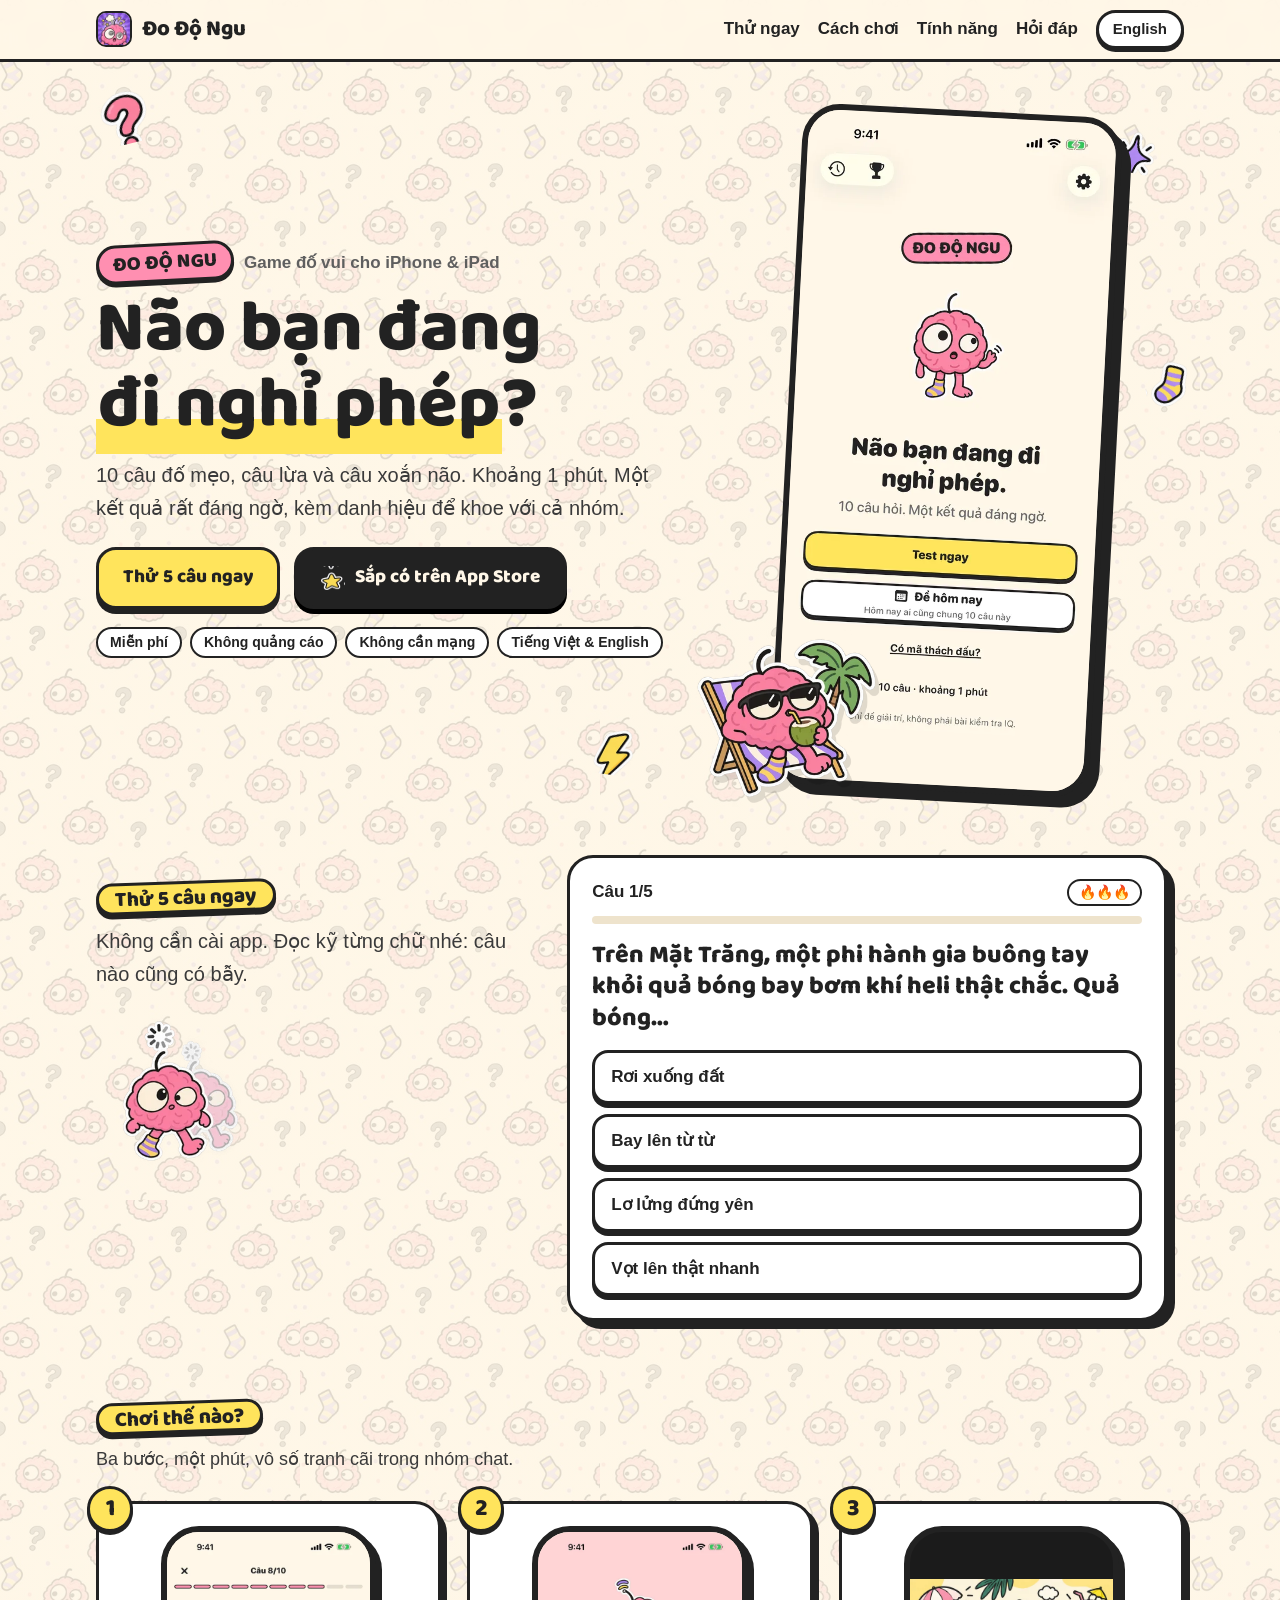
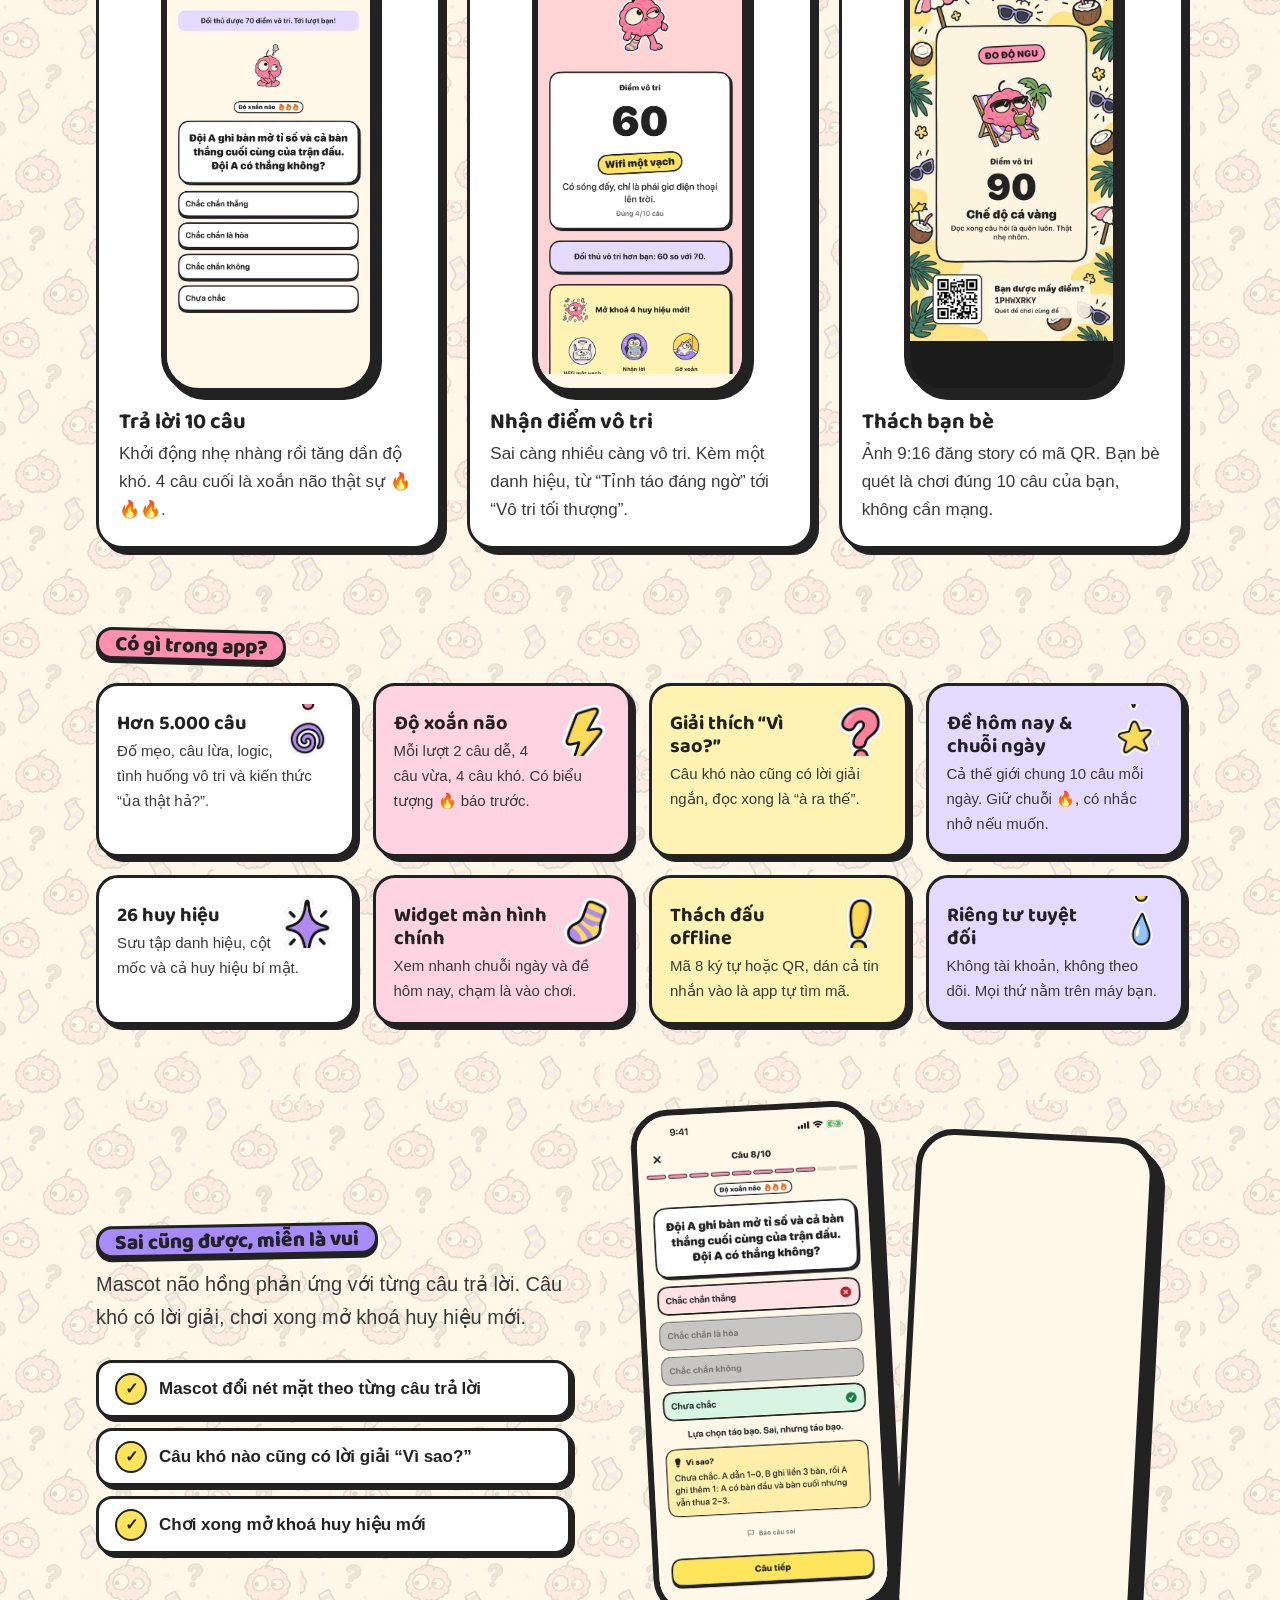
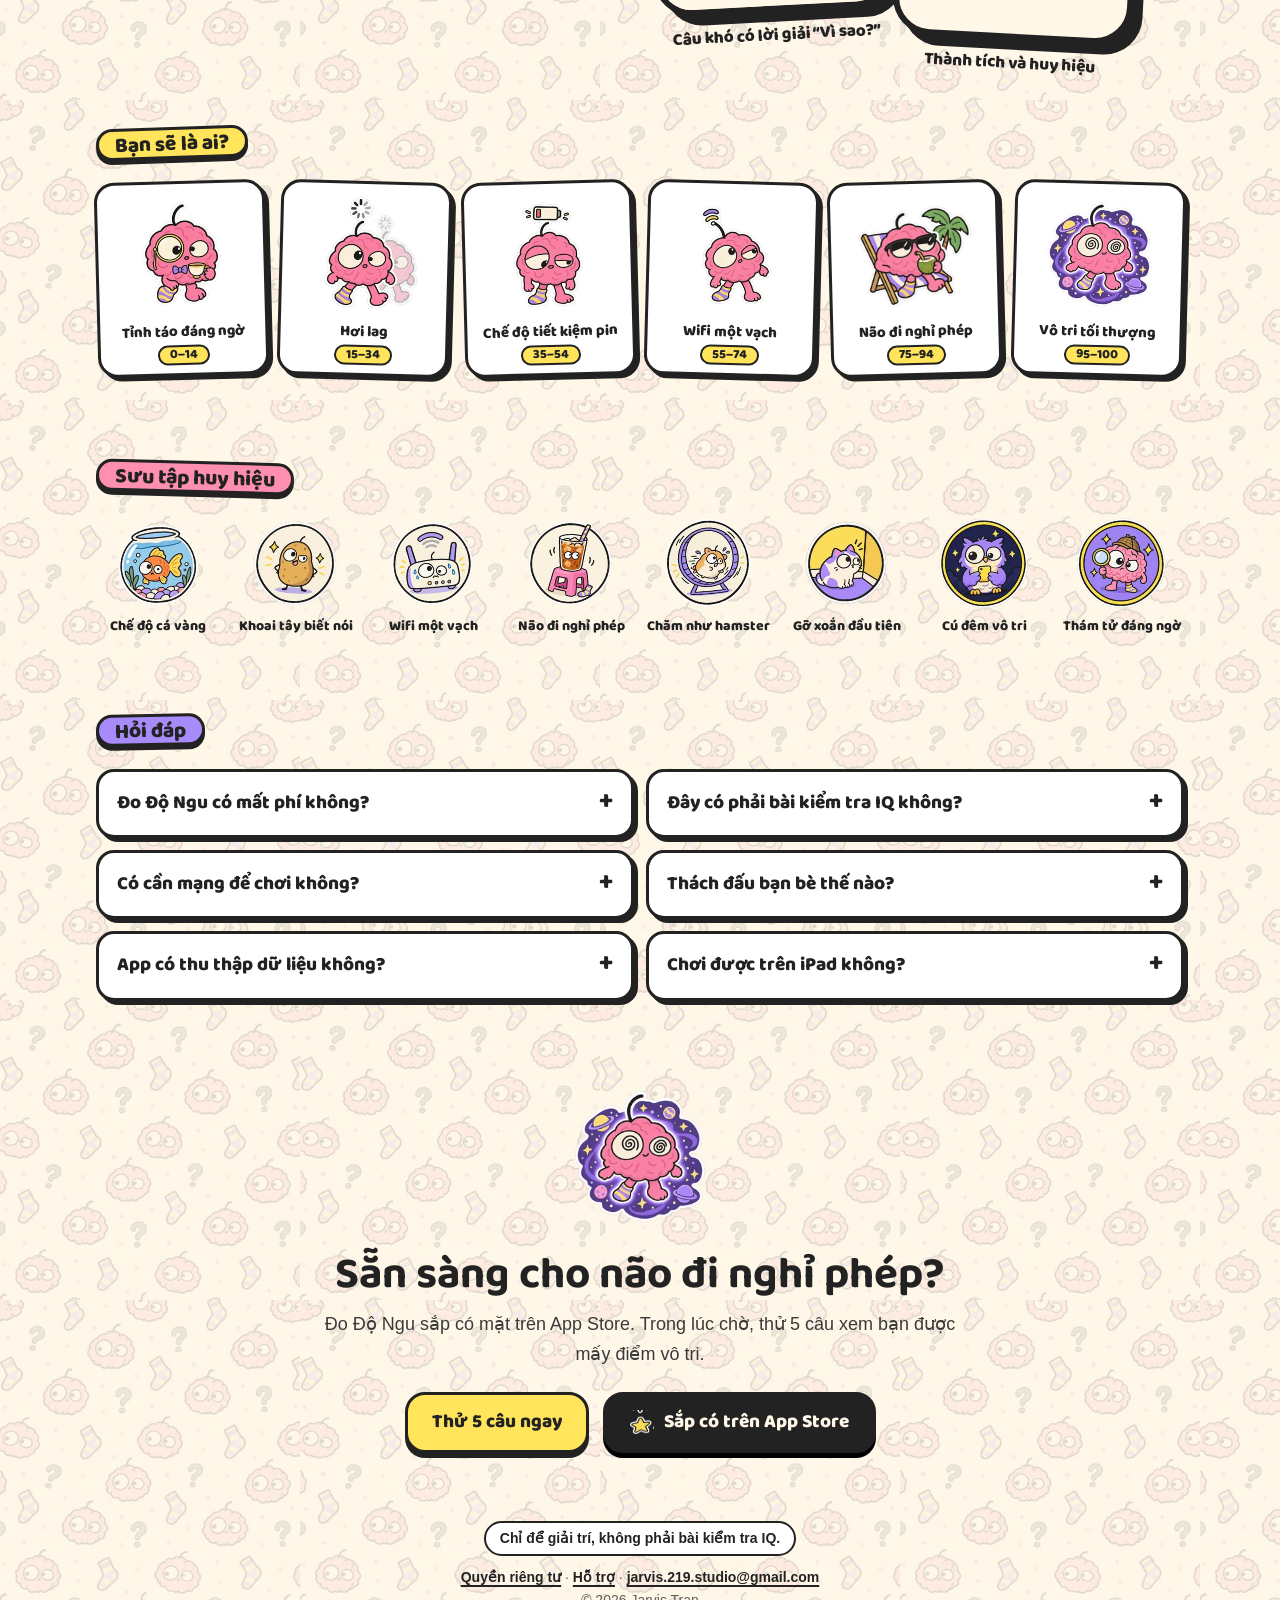
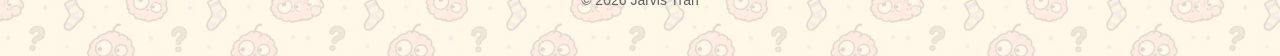
==== commit a68cbc34: "Landing page: same phone size for all three steps The 9:16 share card was shorter than the phone scr" ====
--- a/index.html
+++ b/index.html
@@ -32,7 +32,7 @@
 <link rel="preconnect" href="https://fonts.gstatic.com" crossorigin>
 <link href="https://fonts.googleapis.com/css2?family=Baloo+2:wght@700;800&display=swap" rel="stylesheet">
 <link rel="preload" as="image" href="assets/screens/vi-01-home.webp" type="image/webp">
-<link rel="stylesheet" href="assets/style.css?v=ca1fabe7">
+<link rel="stylesheet" href="assets/style.css?v=c6506c35">
 <script src="assets/demo.js?v=93cfd3c3" defer></script>
 <script type="application/ld+json">{"@context": "https://schema.org", "@type": "MobileApplication", "name": "Đo Độ Ngu", "alternateName": "Ngu Meter", "operatingSystem": "iOS 17 or later", "applicationCategory": "GameApplication", "applicationSubCategory": "Trivia", "inLanguage": ["vi", "en"], "description": "10 câu đố vui, câu lừa và câu xoắn não trong 1 phút. Nhận điểm vô tri, mở khoá huy hiệu, thách bạn bè bằng mã QR. Miễn phí, không quảng cáo, không cần mạng.", "url": "https://jarvis219.github.io/ngu-meter-site/", "image": "https://jarvis219.github.io/ngu-meter-site/assets/og-vi.png", "screenshot": ["https://jarvis219.github.io/ngu-meter-site/assets/screens/vi-01-home.webp", "https://jarvis219.github.io/ngu-meter-site/assets/screens/vi-02-hard-question.webp", "https://jarvis219.github.io/ngu-meter-site/assets/screens/vi-04-result.webp"], "offers": {"@type": "Offer", "price": "0", "priceCurrency": "USD"}, "author": {"@type": "Person", "name": "Jarvis Tran"}, "isAccessibleForFree": true}</script>
 <script type="application/ld+json">{"@context": "https://schema.org", "@type": "FAQPage", "mainEntity": [{"@type": "Question", "name": "Đo Độ Ngu có mất phí không?", "acceptedAnswer": {"@type": "Answer", "text": "Miễn phí hoàn toàn. Không quảng cáo, không mua trong app."}}, {"@type": "Question", "name": "Đây có phải bài kiểm tra IQ không?", "acceptedAnswer": {"@type": "Answer", "text": "Không. Điểm vô tri chỉ để giải trí, không đo trí thông minh hay giá trị của ai cả. Trò đùa nhắm vào tình huống, không nhắm vào bạn."}}, {"@type": "Question", "name": "Có cần mạng để chơi không?", "acceptedAnswer": {"@type": "Answer", "text": "Không. Cả câu hỏi, đề hôm nay và thách đấu đều chạy offline. Mã thách đấu tự chứa đủ thông tin để dựng lại đúng đề."}}, {"@type": "Question", "name": "Thách đấu bạn bè thế nào?", "acceptedAnswer": {"@type": "Answer", "text": "Chơi xong, gửi ảnh kết quả hoặc mã 8 ký tự. Bạn bè quét QR hoặc bấm “Có mã thách đấu?” rồi dán vào là chơi đúng 10 câu của bạn."}}, {"@type": "Question", "name": "App có thu thập dữ liệu không?", "acceptedAnswer": {"@type": "Answer", "text": "Không. Không tài khoản, không theo dõi, không máy chủ. Lịch sử và thành tích chỉ nằm trên máy bạn."}}, {"@type": "Question", "name": "Chơi được trên iPad không?", "acceptedAnswer": {"@type": "Answer", "text": "Được. App hỗ trợ cả iPhone và iPad, xoay ngang dọc thoải mái trên iPad."}}]}</script>
--- a/assets/style.css
+++ b/assets/style.css
@@ -338,6 +338,9 @@
 .steps { list-style: none; padding: 0; margin: 0; display: grid; grid-template-columns: repeat(3, 1fr); gap: 26px; }
 .step { position: relative; background: var(--surface); border: 3px solid var(--ink); border-radius: 26px; box-shadow: 6px 6px 0 var(--ink); padding: 22px 20px; }
 .step .phone { width: 72%; margin: 0 auto 16px; box-shadow: 6px 6px 0 var(--ink); }
+/* Every step shows the same phone; the 9:16 share card sits in it like a story viewed full screen. */
+.step .phone { aspect-ratio: 560 / 1217; }
+.step .phone-card { border-radius: 38px; background: #1B1B1B; display: flex; align-items: center; }
 .step h3 { font-size: 22px; margin: 0 0 4px; }
 .step p { margin: 0; color: #3a3a3a; }
 .step-num {
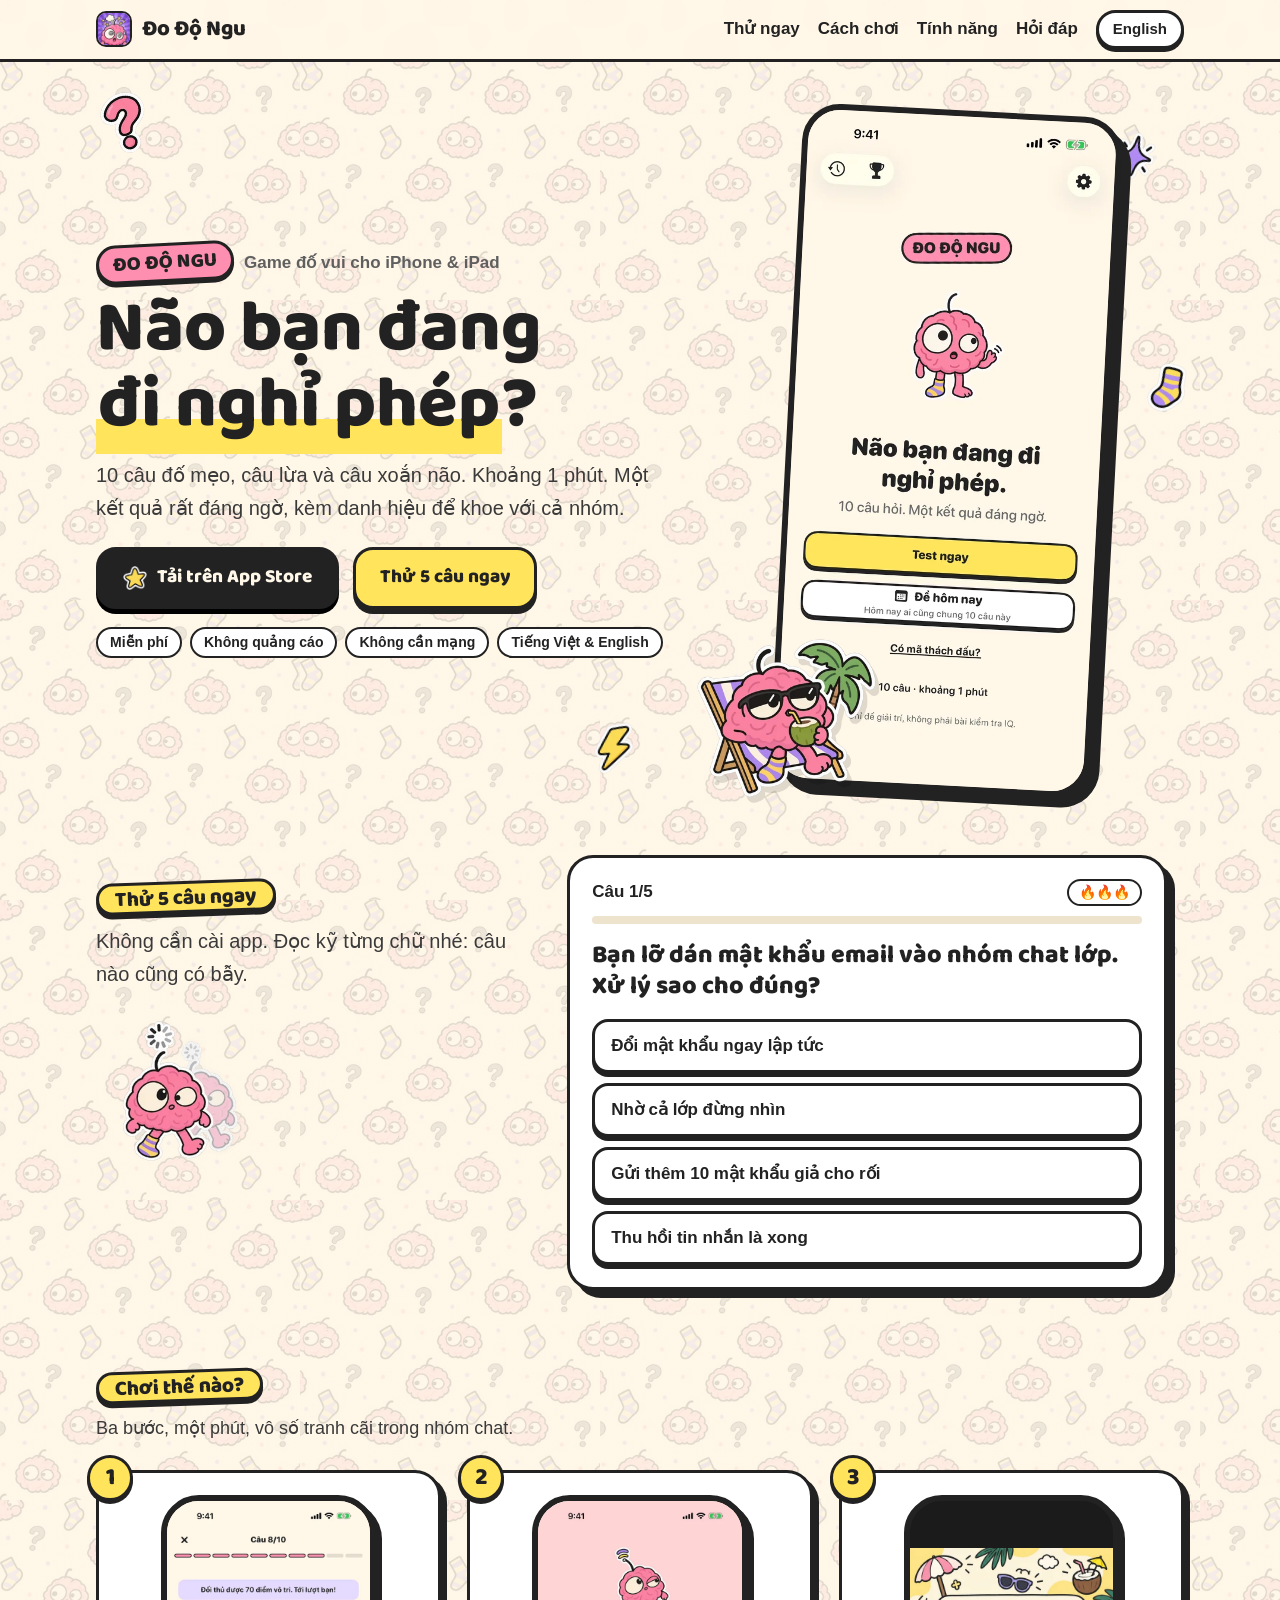
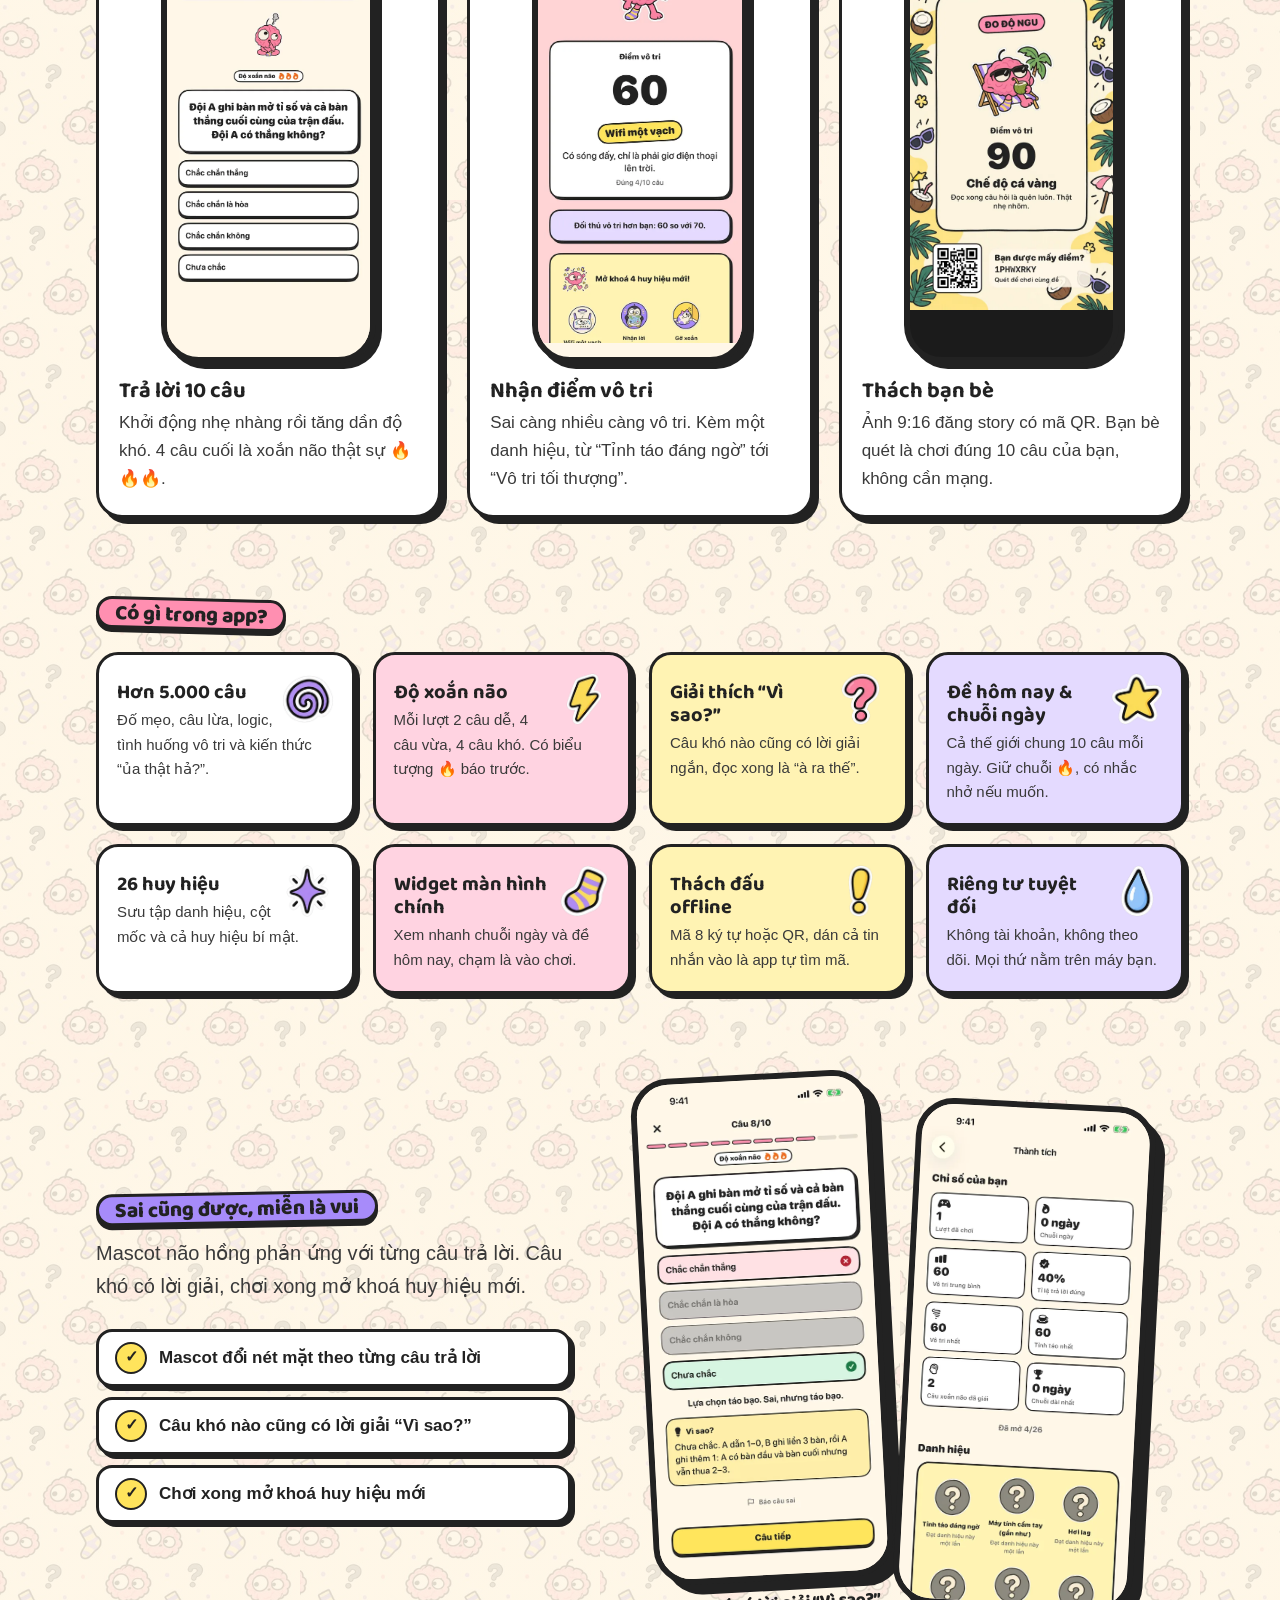
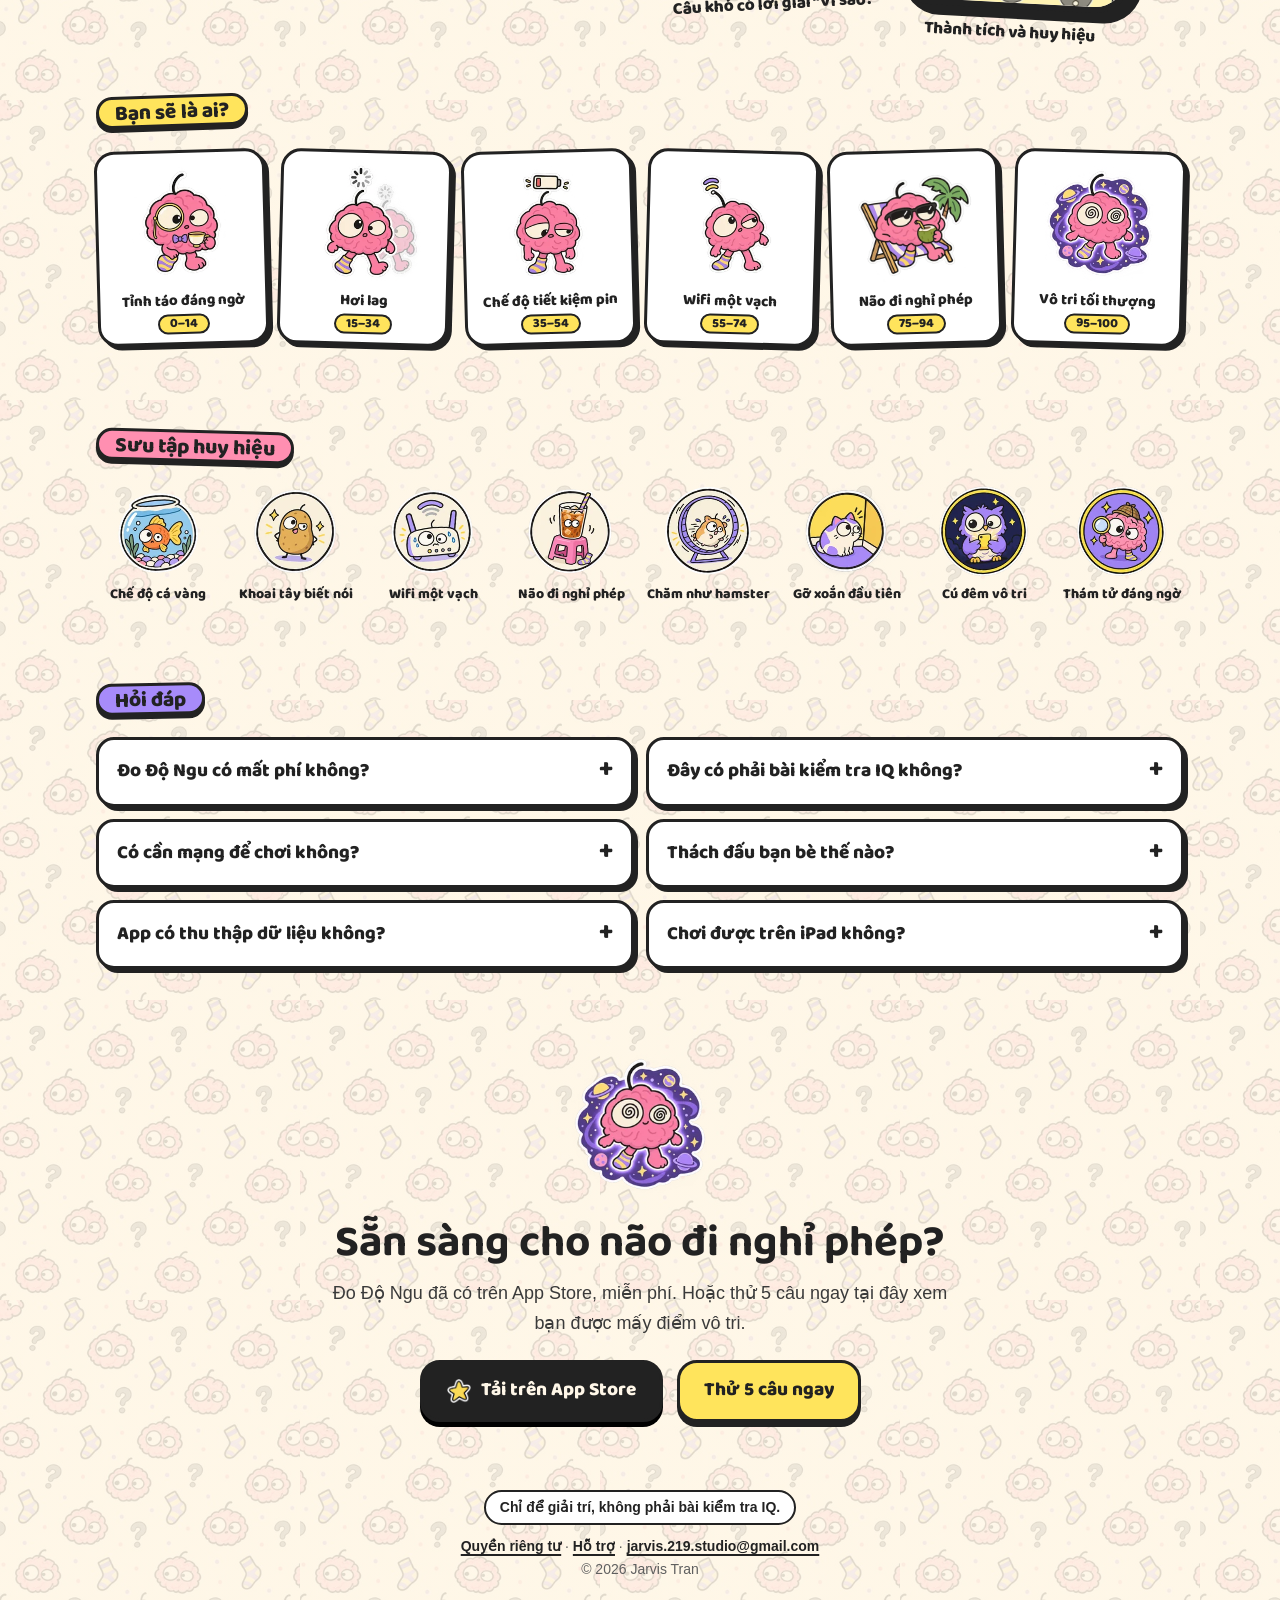
==== commit abd03707: "Link the App Store release The app is live, so the App Store buttons now link to it instead of "comi" ====
--- a/index.html
+++ b/index.html
@@ -28,13 +28,14 @@
 <meta name="twitter:image" content="https://jarvis219.github.io/ngu-meter-site/assets/og-vi.png">
 <link rel="icon" type="image/png" sizes="32x32" href="assets/favicon-32.png">
 <link rel="apple-touch-icon" href="assets/apple-touch-icon.png">
+<meta name="apple-itunes-app" content="app-id=6824421704">
 <link rel="preconnect" href="https://fonts.googleapis.com">
 <link rel="preconnect" href="https://fonts.gstatic.com" crossorigin>
 <link href="https://fonts.googleapis.com/css2?family=Baloo+2:wght@700;800&display=swap" rel="stylesheet">
 <link rel="preload" as="image" href="assets/screens/vi-01-home.webp" type="image/webp">
-<link rel="stylesheet" href="assets/style.css?v=c6506c35">
+<link rel="stylesheet" href="assets/style.css?v=ba63f9a9">
 <script src="assets/demo.js?v=93cfd3c3" defer></script>
-<script type="application/ld+json">{"@context": "https://schema.org", "@type": "MobileApplication", "name": "Đo Độ Ngu", "alternateName": "Ngu Meter", "operatingSystem": "iOS 17 or later", "applicationCategory": "GameApplication", "applicationSubCategory": "Trivia", "inLanguage": ["vi", "en"], "description": "10 câu đố vui, câu lừa và câu xoắn não trong 1 phút. Nhận điểm vô tri, mở khoá huy hiệu, thách bạn bè bằng mã QR. Miễn phí, không quảng cáo, không cần mạng.", "url": "https://jarvis219.github.io/ngu-meter-site/", "image": "https://jarvis219.github.io/ngu-meter-site/assets/og-vi.png", "screenshot": ["https://jarvis219.github.io/ngu-meter-site/assets/screens/vi-01-home.webp", "https://jarvis219.github.io/ngu-meter-site/assets/screens/vi-02-hard-question.webp", "https://jarvis219.github.io/ngu-meter-site/assets/screens/vi-04-result.webp"], "offers": {"@type": "Offer", "price": "0", "priceCurrency": "USD"}, "author": {"@type": "Person", "name": "Jarvis Tran"}, "isAccessibleForFree": true}</script>
+<script type="application/ld+json">{"@context": "https://schema.org", "@type": "MobileApplication", "name": "Đo Độ Ngu", "alternateName": "Ngu Meter", "operatingSystem": "iOS 17 or later", "applicationCategory": "GameApplication", "applicationSubCategory": "Trivia", "inLanguage": ["vi", "en"], "description": "10 câu đố vui, câu lừa và câu xoắn não trong 1 phút. Nhận điểm vô tri, mở khoá huy hiệu, thách bạn bè bằng mã QR. Miễn phí, không quảng cáo, không cần mạng.", "url": "https://jarvis219.github.io/ngu-meter-site/", "image": "https://jarvis219.github.io/ngu-meter-site/assets/og-vi.png", "screenshot": ["https://jarvis219.github.io/ngu-meter-site/assets/screens/vi-01-home.webp", "https://jarvis219.github.io/ngu-meter-site/assets/screens/vi-02-hard-question.webp", "https://jarvis219.github.io/ngu-meter-site/assets/screens/vi-04-result.webp"], "offers": {"@type": "Offer", "price": "0", "priceCurrency": "USD"}, "author": {"@type": "Person", "name": "Jarvis Tran"}, "isAccessibleForFree": true, "downloadUrl": "https://apps.apple.com/vn/app/ngu-meter-brain-twister-quiz/id6824421704", "installUrl": "https://apps.apple.com/vn/app/ngu-meter-brain-twister-quiz/id6824421704"}</script>
 <script type="application/ld+json">{"@context": "https://schema.org", "@type": "FAQPage", "mainEntity": [{"@type": "Question", "name": "Đo Độ Ngu có mất phí không?", "acceptedAnswer": {"@type": "Answer", "text": "Miễn phí hoàn toàn. Không quảng cáo, không mua trong app."}}, {"@type": "Question", "name": "Đây có phải bài kiểm tra IQ không?", "acceptedAnswer": {"@type": "Answer", "text": "Không. Điểm vô tri chỉ để giải trí, không đo trí thông minh hay giá trị của ai cả. Trò đùa nhắm vào tình huống, không nhắm vào bạn."}}, {"@type": "Question", "name": "Có cần mạng để chơi không?", "acceptedAnswer": {"@type": "Answer", "text": "Không. Cả câu hỏi, đề hôm nay và thách đấu đều chạy offline. Mã thách đấu tự chứa đủ thông tin để dựng lại đúng đề."}}, {"@type": "Question", "name": "Thách đấu bạn bè thế nào?", "acceptedAnswer": {"@type": "Answer", "text": "Chơi xong, gửi ảnh kết quả hoặc mã 8 ký tự. Bạn bè quét QR hoặc bấm “Có mã thách đấu?” rồi dán vào là chơi đúng 10 câu của bạn."}}, {"@type": "Question", "name": "App có thu thập dữ liệu không?", "acceptedAnswer": {"@type": "Answer", "text": "Không. Không tài khoản, không theo dõi, không máy chủ. Lịch sử và thành tích chỉ nằm trên máy bạn."}}, {"@type": "Question", "name": "Chơi được trên iPad không?", "acceptedAnswer": {"@type": "Answer", "text": "Được. App hỗ trợ cả iPhone và iPad, xoay ngang dọc thoải mái trên iPad."}}]}</script>
 </head>
 <body class="landing">
@@ -58,8 +59,8 @@
       <h1>Não bạn đang <mark>đi&nbsp;nghỉ&nbsp;phép</mark>?</h1>
       <p class="lead">10 câu đố mẹo, câu lừa và câu xoắn não. Khoảng 1 phút. Một kết quả rất đáng ngờ, kèm danh hiệu để khoe với cả nhóm.</p>
       <div class="cta-row">
+        <a class="button app-store" href="https://apps.apple.com/vn/app/ngu-meter-brain-twister-quiz/id6824421704"><img src="assets/web/sticker-star.webp" width="24" height="24" alt="">Tải trên App Store</a>
         <a class="button" href="#thu-ngay">Thử 5 câu ngay</a>
-        <span class="button app-store" role="link" aria-disabled="true"><img src="assets/web/sticker-star.webp" width="24" height="24" alt="">Sắp có trên App Store</span>
       </div>
       <ul class="chips"><li>Miễn phí</li><li>Không quảng cáo</li><li>Không cần mạng</li><li>Tiếng Việt &amp; English</li></ul>
     </div>
@@ -227,10 +228,10 @@
   <section class="block final">
     <img src="assets/web/tier-5.webp" width="160" height="160" alt="" loading="lazy">
     <h2>Sẵn sàng cho não đi nghỉ phép?</h2>
-    <p>Đo Độ Ngu sắp có mặt trên App Store. Trong lúc chờ, thử 5 câu xem bạn được mấy điểm vô tri.</p>
+    <p>Đo Độ Ngu đã có trên App Store, miễn phí. Hoặc thử 5 câu ngay tại đây xem bạn được mấy điểm vô tri.</p>
     <div class="cta-row final-cta">
+      <a class="button app-store" href="https://apps.apple.com/vn/app/ngu-meter-brain-twister-quiz/id6824421704"><img src="assets/web/sticker-star.webp" width="24" height="24" alt="">Tải trên App Store</a>
       <a class="button" href="#thu-ngay">Thử 5 câu ngay</a>
-      <span class="button app-store" role="link" aria-disabled="true"><img src="assets/web/sticker-star.webp" width="24" height="24" alt="">Sắp có trên App Store</span>
     </div>
   </section>
 </main>
--- a/assets/style.css
+++ b/assets/style.css
@@ -307,8 +307,8 @@
 .landing section[id] { scroll-margin-top: 84px; }
 .lead { font-size: clamp(17px, 2.1vw, 20px); color: #3a3a3a; max-width: 34em; margin: 0 0 22px; }
 .cta-row { display: flex; flex-wrap: wrap; gap: 14px; margin-bottom: 18px; }
-.button.app-store { display: inline-flex; align-items: center; gap: 10px; background: var(--ink); color: var(--cream); cursor: default; box-shadow: 0 5px 0 #000; }
-.button.app-store:hover { transform: none; box-shadow: 0 5px 0 #000; background: var(--ink); }
+.button.app-store { display: inline-flex; align-items: center; gap: 10px; background: var(--ink); color: var(--cream); box-shadow: 0 5px 0 #000; }
+.button.app-store:hover { background: var(--ink); box-shadow: 0 2px 0 #000; }
 .chips { list-style: none; padding: 0; margin: 0; display: flex; flex-wrap: wrap; gap: 8px; }
 .chips li { padding: 2px 12px; background: var(--surface); border: 2px solid var(--ink); border-radius: 999px; font-weight: 800; font-size: 14px; }
 
